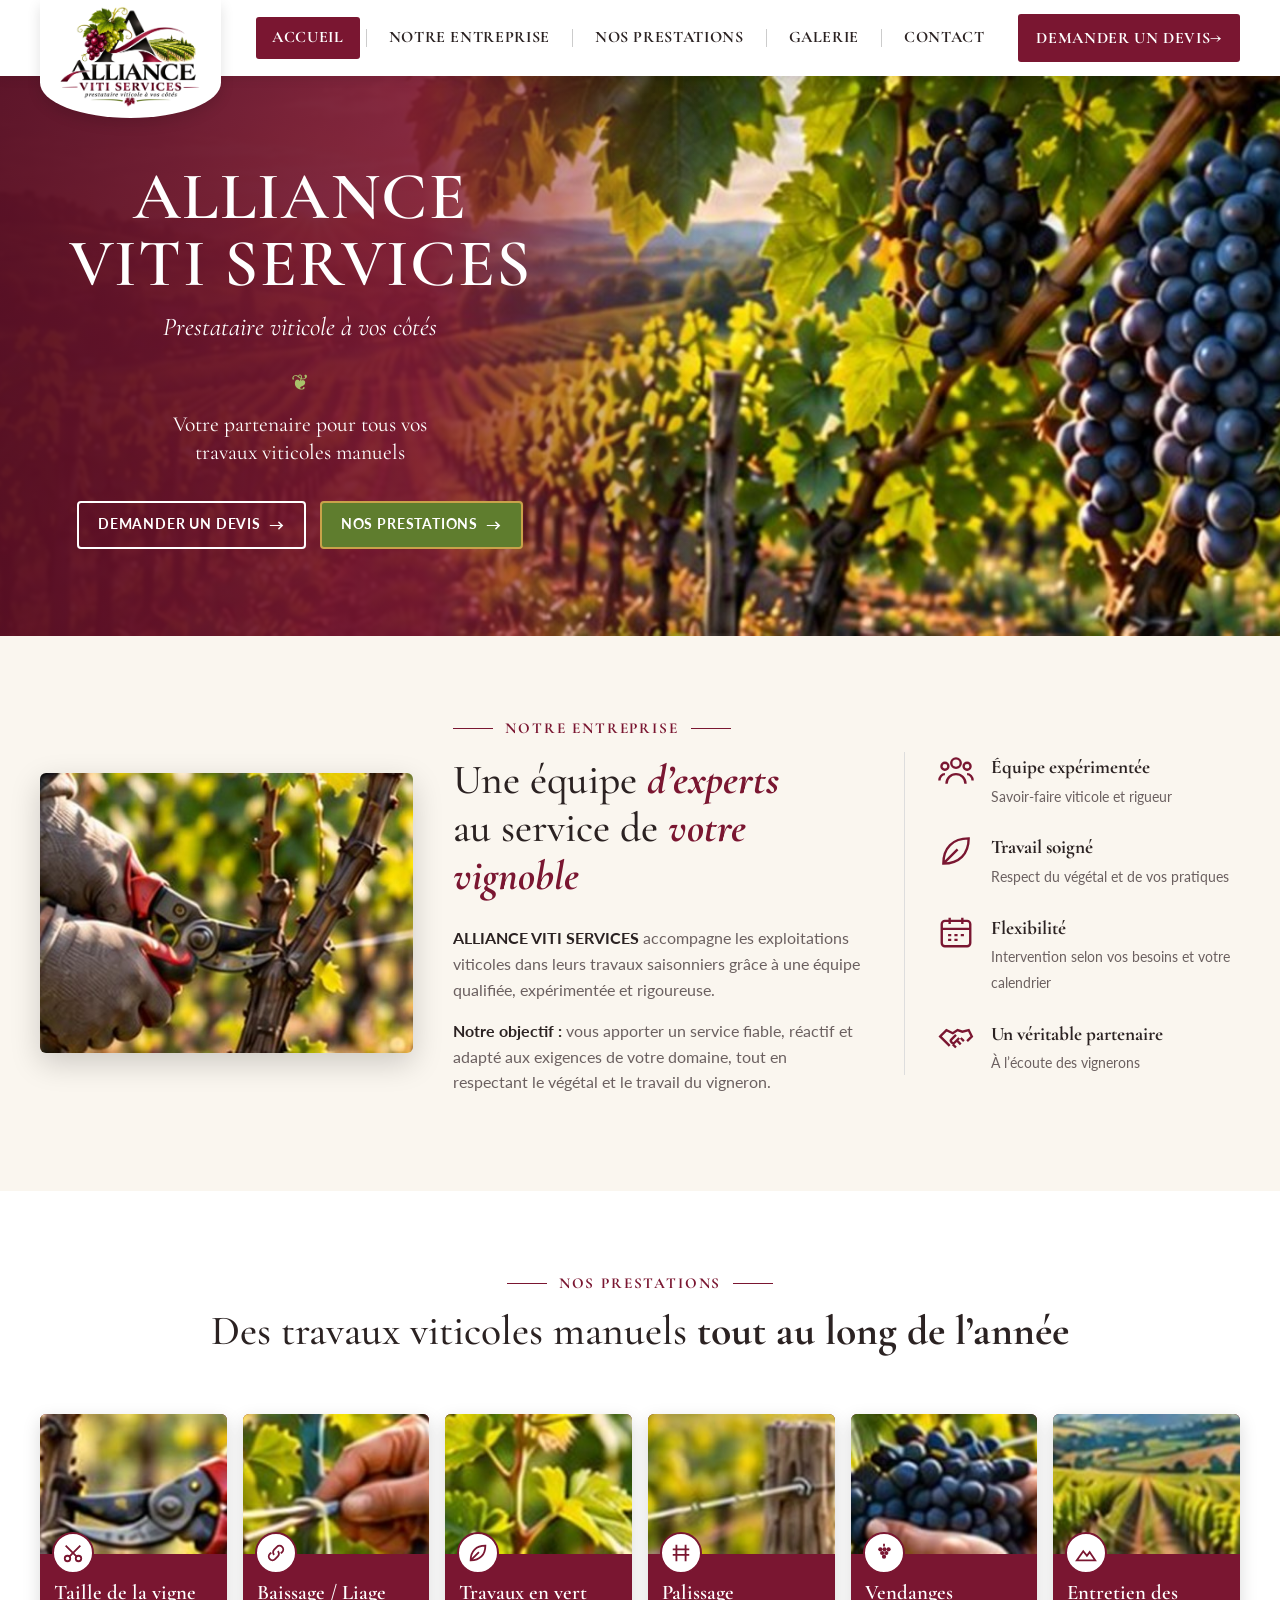
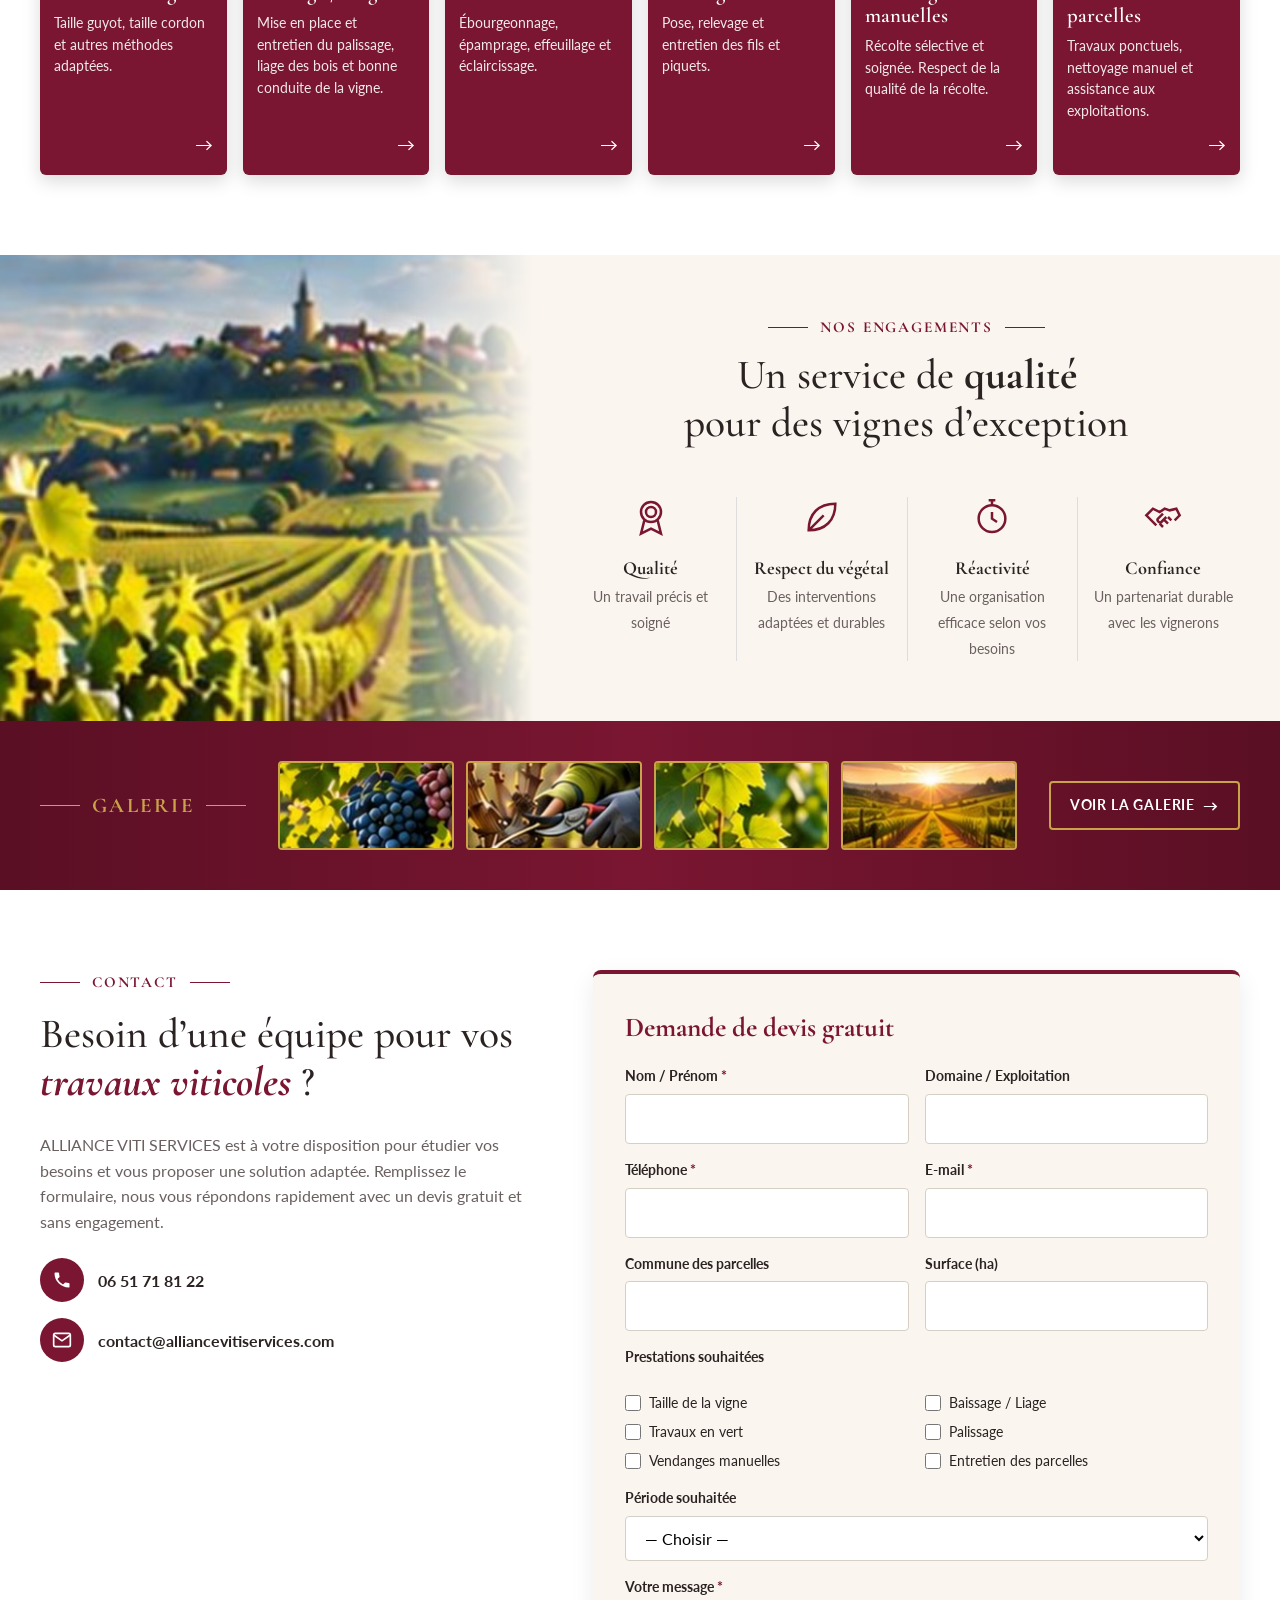
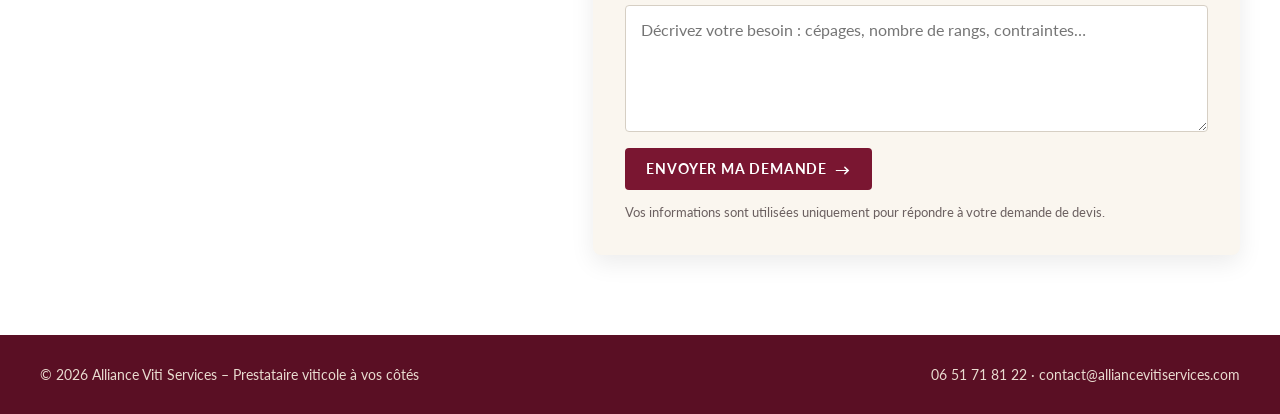
==== alliance-viti-services/index.html @ e8740f5f "Ajout du site vitrine Alliance Viti Services (page unique + formulaire de devis) Co-Authored-By: Cla" ====
<!DOCTYPE html>
<html lang="fr">
<head>
<meta charset="UTF-8">
<meta name="viewport" content="width=device-width, initial-scale=1">
<title>Alliance Viti Services – Prestataire viticole à vos côtés</title>
<meta name="description" content="Alliance Viti Services : prestataire viticole pour tous vos travaux manuels – taille, liage, travaux en vert, palissage, vendanges manuelles et entretien des parcelles. Demandez votre devis.">
<link rel="icon" href="images/favicon.png">
<link rel="preconnect" href="https://fonts.googleapis.com">
<link rel="preconnect" href="https://fonts.gstatic.com" crossorigin>
<link href="https://fonts.googleapis.com/css2?family=Cormorant+Garamond:ital,wght@0,500;0,600;0,700;1,500;1,600&family=Lato:wght@400;700&display=swap" rel="stylesheet">
<style>
:root{
  --bordeaux:#7a1631; --bordeaux-dark:#5a0f24; --bordeaux-light:#9c2a47;
  --or:#c9a24a; --vert:#5f7d2e; --creme:#faf6ef; --texte:#2b2222; --gris:#6b6060;
  --serif:'Cormorant Garamond',Georgia,serif; --sans:'Lato',Arial,sans-serif;
}
*{box-sizing:border-box;margin:0;padding:0}
html{scroll-behavior:smooth;scroll-padding-top:80px}
body{font-family:var(--sans);color:var(--texte);background:#fff;line-height:1.6}
img{max-width:100%;display:block}
a{color:inherit;text-decoration:none}
.container{width:min(1200px,100% - 32px);margin-inline:auto}
.btn{display:inline-flex;align-items:center;gap:.6em;padding:.75em 1.4em;border-radius:4px;font-weight:700;font-size:.85rem;letter-spacing:.06em;text-transform:uppercase;transition:.2s;cursor:pointer;border:2px solid transparent;font-family:var(--sans)}
.btn::after{content:"→";font-size:1.1em}
.btn-primary{background:var(--bordeaux);color:#fff}
.btn-primary:hover{background:var(--bordeaux-dark)}
.btn-outline{border-color:#fff;color:#fff}
.btn-outline:hover{background:#fff;color:var(--bordeaux)}
.btn-green{background:var(--vert);color:#fff;border-color:var(--or)}
.btn-green:hover{filter:brightness(1.1)}
.eyebrow{display:flex;align-items:center;gap:12px;color:var(--bordeaux);font-family:var(--serif);font-weight:700;font-size:.95rem;letter-spacing:.12em;text-transform:uppercase}
.eyebrow::before,.eyebrow::after{content:"";height:1px;width:40px;background:var(--bordeaux)}
.eyebrow.center{justify-content:center}
h2{font-family:var(--serif);font-weight:500;font-size:clamp(1.8rem,3.5vw,2.6rem);line-height:1.15;color:var(--texte)}
h2 em{color:var(--bordeaux);font-weight:700}
h2 strong{font-weight:700}

/* HEADER */
header{position:sticky;top:0;z-index:50;background:#fff;box-shadow:0 2px 12px rgba(0,0,0,.08)}
.nav{display:flex;align-items:center;justify-content:space-between;height:76px}
.logo{align-self:flex-start;position:relative;z-index:2}
.logo img{height:118px;width:auto;background:#fff;padding:6px 14px 10px;border-radius:0 0 50% 50%/0 0 30% 30%;box-shadow:0 6px 14px rgba(0,0,0,.12)}
.menu{display:flex;align-items:center;gap:6px;list-style:none}
.menu a{display:block;padding:.5em 1em;font-family:var(--serif);font-weight:700;font-size:1rem;letter-spacing:.04em;text-transform:uppercase;border-radius:3px;transition:.2s}
.menu a:hover,.menu a.active{background:var(--bordeaux);color:#fff}
.menu .sep{width:1px;height:18px;background:#ccc}
.burger{display:none;background:none;border:0;font-size:1.8rem;color:var(--bordeaux);cursor:pointer}

/* HERO */
.hero{position:relative;min-height:560px;display:flex;align-items:center;background:url(images/hero.jpg) center/cover no-repeat;overflow:hidden}
.hero::before{content:"";position:absolute;inset:0;background:linear-gradient(90deg,rgba(90,15,36,.96) 0%,rgba(122,22,49,.9) 33%,rgba(122,22,49,0) 55%)}
.hero-content{position:relative;color:#fff;max-width:520px;text-align:center;padding:60px 0}
.hero h1{font-family:var(--serif);font-weight:600;font-size:clamp(2.6rem,5.5vw,4.2rem);line-height:1;letter-spacing:.02em;text-transform:uppercase}
.hero .tagline{font-family:var(--serif);font-style:italic;font-size:1.6rem;margin:.4em 0 .6em}
.hero .leaf{font-size:1.4rem;color:#a8c26a}
.hero p{font-family:var(--serif);font-size:1.35rem;line-height:1.3;margin:.5em 0 1.6em}
.hero .btns{display:flex;gap:14px;justify-content:center;flex-wrap:wrap}

/* ENTREPRISE */
.entreprise{background:var(--creme);padding:80px 0}
.entreprise-grid{display:grid;grid-template-columns:1fr 1.1fr .9fr;gap:40px;align-items:center}
.entreprise-img{border-radius:6px;box-shadow:0 10px 30px rgba(0,0,0,.18);aspect-ratio:4/3;object-fit:cover;width:100%}
.entreprise-text h2{margin:.4em 0 .6em}
.entreprise-text p{color:var(--gris);margin-bottom:1em}
.entreprise-text strong{color:var(--texte)}
.atouts{list-style:none;border-left:1px solid #ddd;padding-left:32px;display:grid;gap:24px}
.atouts li{display:flex;gap:16px;align-items:flex-start}
.atouts svg{flex:none;width:38px;height:38px;color:var(--bordeaux)}
.atouts b{display:block;font-family:var(--serif);font-size:1.2rem}
.atouts span{font-size:.9rem;color:var(--gris)}

/* PRESTATIONS */
.prestations{padding:80px 0;text-align:center}
.prestations h2{margin:.3em 0 1.4em}
.cards{display:grid;grid-template-columns:repeat(6,1fr);gap:16px}
.card{background:var(--bordeaux);color:#fff;border-radius:6px;overflow:hidden;text-align:left;display:flex;flex-direction:column;box-shadow:0 6px 18px rgba(0,0,0,.15);transition:.25s}
.card:hover{transform:translateY(-6px);box-shadow:0 14px 28px rgba(0,0,0,.25)}
.card-img{position:relative}
.card-img img{aspect-ratio:4/3;object-fit:cover;width:100%}
.card-icon{position:absolute;left:12px;bottom:-20px;width:42px;height:42px;border-radius:50%;background:#fff;border:2px solid var(--bordeaux);display:grid;place-items:center;color:var(--bordeaux)}
.card-icon svg{width:22px;height:22px}
.card-body{padding:28px 14px 16px;flex:1;display:flex;flex-direction:column}
.card h3{font-family:var(--serif);font-weight:600;font-size:1.3rem;line-height:1.1;margin-bottom:.4em}
.card p{font-size:.85rem;opacity:.9;flex:1}
.card .arrow{align-self:flex-end;margin-top:8px;font-size:1.1rem}

/* ENGAGEMENTS */
.engagements{display:grid;grid-template-columns:1fr 1.4fr;background:var(--creme);align-items:stretch}
.engagements-img{background:url(images/paysage.jpg) center/cover;min-height:320px;-webkit-mask-image:linear-gradient(90deg,#000 70%,transparent);mask-image:linear-gradient(90deg,#000 70%,transparent)}
.engagements-content{padding:60px 32px;text-align:center}
.engagements h2{margin:.3em 0 1.2em}
.valeurs{display:grid;grid-template-columns:repeat(4,1fr)}
.valeurs div{padding:0 12px;border-left:1px solid #ddd}
.valeurs div:first-child{border-left:0}
.valeurs svg{width:40px;height:40px;color:var(--bordeaux);margin:0 auto 10px}
.valeurs b{display:block;font-family:var(--serif);font-size:1.15rem}
.valeurs span{font-size:.85rem;color:var(--gris)}

/* GALERIE */
.galerie{background:linear-gradient(90deg,var(--bordeaux-dark),var(--bordeaux),var(--bordeaux-dark));padding:40px 0;color:#fff}
.galerie-inner{display:flex;align-items:center;gap:32px}
.galerie .eyebrow{color:var(--or);font-size:1.3rem;flex:none}
.galerie .eyebrow::before,.galerie .eyebrow::after{background:var(--or)}
.thumbs{display:grid;grid-template-columns:repeat(4,1fr);gap:12px;flex:1}
.thumbs button{border:2px solid var(--or);border-radius:4px;overflow:hidden;padding:0;cursor:zoom-in;background:none}
.thumbs img{aspect-ratio:2/1;object-fit:cover;width:100%;transition:.3s}
.thumbs button:hover img{transform:scale(1.08)}
.galerie .btn-outline{border-color:var(--or);flex:none}
.lightbox{position:fixed;inset:0;background:rgba(0,0,0,.88);display:none;align-items:center;justify-content:center;z-index:100;padding:20px;cursor:zoom-out}
.lightbox.open{display:flex}
.lightbox img{max-height:90vh;border-radius:6px}

/* CONTACT */
.contact{padding:80px 0;background:#fff}
.contact-grid{display:grid;grid-template-columns:1fr 1.3fr;gap:56px}
.contact h2{margin:.4em 0 .6em}
.contact-info p{color:var(--gris);margin-bottom:1.5em}
.coord{list-style:none;display:grid;gap:16px}
.coord li{display:flex;align-items:center;gap:14px;font-weight:700}
.coord .ico{width:44px;height:44px;border-radius:50%;background:var(--bordeaux);color:#fff;display:grid;place-items:center;flex:none}
.coord .ico svg{width:20px;height:20px}
.coord a:hover{color:var(--bordeaux)}
form{background:var(--creme);padding:32px;border-radius:8px;border-top:4px solid var(--bordeaux);box-shadow:0 8px 24px rgba(0,0,0,.08)}
form h3{font-family:var(--serif);font-size:1.7rem;color:var(--bordeaux);margin-bottom:.6em}
.row{display:grid;grid-template-columns:1fr 1fr;gap:16px}
.field{display:flex;flex-direction:column;margin-bottom:16px}
.field label{font-size:.85rem;font-weight:700;margin-bottom:6px}
.field label .req{color:var(--bordeaux)}
.field input,.field select,.field textarea{font:inherit;padding:.7em .9em;border:1px solid #d6cfc4;border-radius:4px;background:#fff;transition:.2s}
.field input:focus,.field select:focus,.field textarea:focus{outline:none;border-color:var(--bordeaux);box-shadow:0 0 0 3px rgba(122,22,49,.15)}
.checks{display:grid;grid-template-columns:repeat(2,1fr);gap:6px 16px;margin-bottom:16px}
.checks label{display:flex;gap:8px;align-items:center;font-size:.9rem;cursor:pointer}
.checks input{accent-color:var(--bordeaux);width:16px;height:16px}
.form-note{font-size:.8rem;color:var(--gris);margin-top:12px}
.form-ok{display:none;background:#eaf3e0;border:1px solid var(--vert);color:#3d5a1a;padding:14px;border-radius:4px;margin-bottom:16px}

/* FOOTER */
footer{background:var(--bordeaux-dark);color:#e9dcd0;padding:28px 0;font-size:.9rem}
.footer-inner{display:flex;justify-content:space-between;align-items:center;gap:16px;flex-wrap:wrap}
footer a:hover{color:#fff}

/* RESPONSIVE */
@media (max-width:1100px){
  .cards{grid-template-columns:repeat(3,1fr)}
  .entreprise-grid{grid-template-columns:1fr 1fr}
  .atouts{grid-column:1/-1;border-left:0;padding-left:0;grid-template-columns:repeat(2,1fr)}
  .galerie-inner{flex-wrap:wrap;justify-content:center}
  .thumbs{flex-basis:100%;order:2}
  .galerie .btn-outline{order:3}
}
@media (max-width:860px){
  .burger{display:block}
  .menu{position:absolute;top:76px;left:0;right:0;background:#fff;flex-direction:column;padding:12px 16px 20px;gap:4px;box-shadow:0 10px 20px rgba(0,0,0,.1);display:none}
  .menu.open{display:flex}
  .menu .sep{display:none}
  .menu li,.menu a{width:100%;text-align:center}
  .hero{min-height:520px}
  .hero::before{background:linear-gradient(180deg,rgba(90,15,36,.88),rgba(122,22,49,.75))}
  .hero-content{margin-inline:auto}
  .entreprise-grid,.contact-grid,.engagements{grid-template-columns:1fr}
  .engagements-img{min-height:220px;-webkit-mask-image:none;mask-image:none}
  .valeurs{grid-template-columns:repeat(2,1fr);gap:24px 0}
  .valeurs div:nth-child(3){border-left:0}
}
@media (max-width:560px){
  .cards{grid-template-columns:1fr 1fr;gap:12px}
  .atouts{grid-template-columns:1fr}
  .row,.checks{grid-template-columns:1fr}
  .thumbs{grid-template-columns:1fr 1fr}
  form{padding:22px}
  .logo img{height:92px}
}
</style>
</head>
<body>

<header>
  <nav class="container nav">
    <a href="#accueil" class="logo"><img src="images/logo.png" alt="Alliance Viti Services – prestataire viticole à vos côtés"></a>
    <button class="burger" aria-label="Ouvrir le menu" aria-expanded="false">☰</button>
    <ul class="menu">
      <li><a href="#accueil" class="active">Accueil</a></li><li class="sep"></li>
      <li><a href="#entreprise">Notre entreprise</a></li><li class="sep"></li>
      <li><a href="#prestations">Nos prestations</a></li><li class="sep"></li>
      <li><a href="#galerie">Galerie</a></li><li class="sep"></li>
      <li><a href="#contact">Contact</a></li>
      <li><a href="#contact" class="btn btn-primary" style="margin-left:12px">Demander un devis</a></li>
    </ul>
  </nav>
</header>

<section class="hero" id="accueil">
  <div class="container">
    <div class="hero-content">
      <h1>Alliance<br>Viti Services</h1>
      <div class="tagline">Prestataire viticole à vos côtés</div>
      <div class="leaf">❦</div>
      <p>Votre partenaire pour tous vos<br>travaux viticoles manuels</p>
      <div class="btns">
        <a href="#contact" class="btn btn-outline">Demander un devis</a>
        <a href="#prestations" class="btn btn-green">Nos prestations</a>
      </div>
    </div>
  </div>
</section>

<section class="entreprise" id="entreprise">
  <div class="container entreprise-grid">
    <img class="entreprise-img" src="images/equipe.jpg" alt="Taille de la vigne au sécateur">
    <div class="entreprise-text">
      <div class="eyebrow">Notre entreprise</div>
      <h2>Une équipe <em>d’experts</em><br>au service de <em>votre vignoble</em></h2>
      <p><strong>ALLIANCE VITI SERVICES</strong> accompagne les exploitations viticoles dans leurs travaux saisonniers grâce à une équipe qualifiée, expérimentée et rigoureuse.</p>
      <p><strong>Notre objectif :</strong> vous apporter un service fiable, réactif et adapté aux exigences de votre domaine, tout en respectant le végétal et le travail du vigneron.</p>
    </div>
    <ul class="atouts">
      <li><svg viewBox="0 0 24 24" fill="none" stroke="currentColor" stroke-width="1.5"><circle cx="12" cy="7" r="3"/><circle cx="5" cy="9" r="2.2"/><circle cx="19" cy="9" r="2.2"/><path d="M6 20c0-3.3 2.7-6 6-6s6 2.7 6 6M1.5 18c0-2.2 1.6-4 3.5-4M22.5 18c0-2.2-1.6-4-3.5-4"/></svg><div><b>Équipe expérimentée</b><span>Savoir-faire viticole et rigueur</span></div></li>
      <li><svg viewBox="0 0 24 24" fill="none" stroke="currentColor" stroke-width="1.5"><path d="M4 20C4 10 10 4 20 4c0 10-6 16-16 16zM4 20l9-9"/></svg><div><b>Travail soigné</b><span>Respect du végétal et de vos pratiques</span></div></li>
      <li><svg viewBox="0 0 24 24" fill="none" stroke="currentColor" stroke-width="1.5"><rect x="3" y="5" width="18" height="16" rx="2"/><path d="M3 10h18M8 3v4M16 3v4M7 14h2M11 14h2M15 14h2M7 17h2M11 17h2"/></svg><div><b>Flexibilité</b><span>Intervention selon vos besoins et votre calendrier</span></div></li>
      <li><svg viewBox="0 0 24 24" fill="none" stroke="currentColor" stroke-width="1.5"><path d="M2 11l4-4 4 2 3-2 3 1 4-1 2 4-3 3M6 7l-4 4 6 6M12 10l-3 3c-1 1 1 3 2 2l3-3M10 16l2 2M13 14l2 2M15 12l2 2"/></svg><div><b>Un véritable partenaire</b><span>À l’écoute des vignerons</span></div></li>
    </ul>
  </div>
</section>

<section class="prestations" id="prestations">
  <div class="container">
    <div class="eyebrow center">Nos prestations</div>
    <h2>Des travaux viticoles manuels <strong>tout au long de l’année</strong></h2>
    <div class="cards">
      <article class="card">
        <div class="card-img"><img src="images/taille.jpg" alt="Taille de la vigne"><span class="card-icon"><svg viewBox="0 0 24 24" fill="none" stroke="currentColor" stroke-width="2"><circle cx="6" cy="18" r="3"/><circle cx="18" cy="18" r="3"/><path d="M8 16L20 4M16 16L4 4"/></svg></span></div>
        <div class="card-body"><h3>Taille de la vigne</h3><p>Taille guyot, taille cordon et autres méthodes adaptées.</p><span class="arrow">→</span></div>
      </article>
      <article class="card">
        <div class="card-img"><img src="images/baissage.jpg" alt="Baissage et liage"><span class="card-icon"><svg viewBox="0 0 24 24" fill="none" stroke="currentColor" stroke-width="2"><path d="M10 14a4 4 0 0 1 0-5.7l3-3a4 4 0 0 1 5.7 5.7l-1.5 1.5M14 10a4 4 0 0 1 0 5.7l-3 3a4 4 0 0 1-5.7-5.7l1.5-1.5"/></svg></span></div>
        <div class="card-body"><h3>Baissage / Liage</h3><p>Mise en place et entretien du palissage, liage des bois et bonne conduite de la vigne.</p><span class="arrow">→</span></div>
      </article>
      <article class="card">
        <div class="card-img"><img src="images/vert.jpg" alt="Travaux en vert"><span class="card-icon"><svg viewBox="0 0 24 24" fill="none" stroke="currentColor" stroke-width="2"><path d="M4 20C4 10 10 4 20 4c0 10-6 16-16 16zM4 20l9-9"/></svg></span></div>
        <div class="card-body"><h3>Travaux en vert</h3><p>Ébourgeonnage, épamprage, effeuillage et éclaircissage.</p><span class="arrow">→</span></div>
      </article>
      <article class="card">
        <div class="card-img"><img src="images/palissage.jpg" alt="Palissage"><span class="card-icon"><svg viewBox="0 0 24 24" fill="none" stroke="currentColor" stroke-width="2"><path d="M7 3v18M17 3v18M3 8h18M3 14h18"/></svg></span></div>
        <div class="card-body"><h3>Palissage</h3><p>Pose, relevage et entretien des fils et piquets.</p><span class="arrow">→</span></div>
      </article>
      <article class="card">
        <div class="card-img"><img src="images/vendanges.jpg" alt="Vendanges manuelles"><span class="card-icon"><svg viewBox="0 0 24 24" fill="currentColor"><circle cx="8" cy="8" r="2.3"/><circle cx="12.5" cy="8" r="2.3"/><circle cx="17" cy="8" r="2.3"/><circle cx="10" cy="12" r="2.3"/><circle cx="14.5" cy="12" r="2.3"/><circle cx="12" cy="16" r="2.3"/><path d="M12 5V2" stroke="currentColor" stroke-width="2"/></svg></span></div>
        <div class="card-body"><h3>Vendanges manuelles</h3><p>Récolte sélective et soignée. Respect de la qualité de la récolte.</p><span class="arrow">→</span></div>
      </article>
      <article class="card">
        <div class="card-img"><img src="images/entretien.jpg" alt="Entretien des parcelles"><span class="card-icon"><svg viewBox="0 0 24 24" fill="none" stroke="currentColor" stroke-width="2"><path d="M2 20l7-10 4 5 3-4 6 9z"/></svg></span></div>
        <div class="card-body"><h3>Entretien des parcelles</h3><p>Travaux ponctuels, nettoyage manuel et assistance aux exploitations.</p><span class="arrow">→</span></div>
      </article>
    </div>
  </div>
</section>

<section class="engagements">
  <div class="engagements-img" role="img" aria-label="Paysage de vignoble"></div>
  <div class="engagements-content">
    <div class="eyebrow center">Nos engagements</div>
    <h2>Un service de <strong>qualité</strong><br>pour des vignes d’exception</h2>
    <div class="valeurs">
      <div><svg viewBox="0 0 24 24" fill="none" stroke="currentColor" stroke-width="1.5"><circle cx="12" cy="9" r="6"/><circle cx="12" cy="9" r="3"/><path d="M8 14l-2 8 6-3 6 3-2-8"/></svg><b>Qualité</b><span>Un travail précis et soigné</span></div>
      <div><svg viewBox="0 0 24 24" fill="none" stroke="currentColor" stroke-width="1.5"><path d="M4 20C4 10 10 4 20 4c0 10-6 16-16 16zM4 20l9-9"/></svg><b>Respect du végétal</b><span>Des interventions adaptées et durables</span></div>
      <div><svg viewBox="0 0 24 24" fill="none" stroke="currentColor" stroke-width="1.5"><circle cx="12" cy="13" r="8"/><path d="M12 9v4l3 2M10 2h4M12 2v3"/></svg><b>Réactivité</b><span>Une organisation efficace selon vos besoins</span></div>
      <div><svg viewBox="0 0 24 24" fill="none" stroke="currentColor" stroke-width="1.5"><path d="M2 11l4-4 4 2 3-2 3 1 4-1 2 4-3 3M6 7l-4 4 6 6M12 10l-3 3c-1 1 1 3 2 2l3-3M10 16l2 2M13 14l2 2M15 12l2 2"/></svg><b>Confiance</b><span>Un partenariat durable avec les vignerons</span></div>
    </div>
  </div>
</section>

<section class="galerie" id="galerie">
  <div class="container galerie-inner">
    <div class="eyebrow">Galerie</div>
    <div class="thumbs">
      <button data-full="images/vendanges.jpg"><img src="images/g1.jpg" alt="Grappes de raisin noir"></button>
      <button data-full="images/equipe.jpg"><img src="images/g2.jpg" alt="Taille au sécateur"></button>
      <button data-full="images/vert.jpg"><img src="images/g3.jpg" alt="Feuillage de vigne"></button>
      <button data-full="images/hero.jpg"><img src="images/g4.jpg" alt="Vignoble au coucher du soleil"></button>
    </div>
    <a href="#galerie" class="btn btn-outline" id="voirGalerie">Voir la galerie</a>
  </div>
</section>
<div class="lightbox" id="lightbox"><img alt=""></div>

<section class="contact" id="contact">
  <div class="container contact-grid">
    <div class="contact-info">
      <div class="eyebrow">Contact</div>
      <h2>Besoin d’une équipe pour vos <em>travaux viticoles</em> ?</h2>
      <p>ALLIANCE VITI SERVICES est à votre disposition pour étudier vos besoins et vous proposer une solution adaptée. Remplissez le formulaire, nous vous répondons rapidement avec un devis gratuit et sans engagement.</p>
      <ul class="coord">
        <li><span class="ico"><svg viewBox="0 0 24 24" fill="currentColor"><path d="M6.6 10.8a15.1 15.1 0 0 0 6.6 6.6l2.2-2.2a1 1 0 0 1 1-.25c1.1.37 2.3.57 3.6.57a1 1 0 0 1 1 1V20a1 1 0 0 1-1 1A17 17 0 0 1 3 4a1 1 0 0 1 1-1h3.5a1 1 0 0 1 1 1c0 1.25.2 2.45.57 3.57a1 1 0 0 1-.25 1z"/></svg></span><a href="tel:+33651718122">06 51 71 81 22</a></li>
        <li><span class="ico"><svg viewBox="0 0 24 24" fill="none" stroke="currentColor" stroke-width="2"><rect x="2" y="4" width="20" height="16" rx="2"/><path d="M2 6l10 7 10-7"/></svg></span><a href="mailto:contact@alliancevitiservices.com">contact@alliancevitiservices.com</a></li>
      </ul>
    </div>

    <!-- Formulaire envoyé par e-mail via FormSubmit (gratuit, sans serveur).
         Au 1er envoi, FormSubmit envoie un e-mail de confirmation à l'adresse ci-dessous : il faut cliquer sur le lien pour activer. -->
    <form id="devis" action="https://formsubmit.co/contact@alliancevitiservices.com" method="POST">
      <h3>Demande de devis gratuit</h3>
      <div class="form-ok" id="formOk">Merci ! Votre demande a bien été envoyée. Nous vous recontactons très vite.</div>
      <input type="hidden" name="_subject" value="Nouvelle demande de devis – site Alliance Viti Services">
      <input type="hidden" name="_template" value="table">
      <input type="hidden" name="_captcha" value="false">
      <input type="text" name="_honey" style="display:none" tabindex="-1" autocomplete="off">
      <div class="row">
        <div class="field"><label for="nom">Nom / Prénom <span class="req">*</span></label><input id="nom" name="Nom" required></div>
        <div class="field"><label for="domaine">Domaine / Exploitation</label><input id="domaine" name="Domaine"></div>
      </div>
      <div class="row">
        <div class="field"><label for="tel">Téléphone <span class="req">*</span></label><input id="tel" name="Téléphone" type="tel" required></div>
        <div class="field"><label for="email">E-mail <span class="req">*</span></label><input id="email" name="email" type="email" required></div>
      </div>
      <div class="row">
        <div class="field"><label for="commune">Commune des parcelles</label><input id="commune" name="Commune"></div>
        <div class="field"><label for="surface">Surface (ha)</label><input id="surface" name="Surface (ha)" inputmode="decimal"></div>
      </div>
      <div class="field"><label>Prestations souhaitées</label></div>
      <div class="checks">
        <label><input type="checkbox" name="Prestations[]" value="Taille de la vigne"> Taille de la vigne</label>
        <label><input type="checkbox" name="Prestations[]" value="Baissage / Liage"> Baissage / Liage</label>
        <label><input type="checkbox" name="Prestations[]" value="Travaux en vert"> Travaux en vert</label>
        <label><input type="checkbox" name="Prestations[]" value="Palissage"> Palissage</label>
        <label><input type="checkbox" name="Prestations[]" value="Vendanges manuelles"> Vendanges manuelles</label>
        <label><input type="checkbox" name="Prestations[]" value="Entretien des parcelles"> Entretien des parcelles</label>
      </div>
      <div class="field"><label for="periode">Période souhaitée</label>
        <select id="periode" name="Période"><option value="">— Choisir —</option><option>Dès que possible</option><option>Hiver (taille)</option><option>Printemps</option><option>Été</option><option>Vendanges</option><option>À définir ensemble</option></select>
      </div>
      <div class="field"><label for="message">Votre message <span class="req">*</span></label><textarea id="message" name="Message" rows="4" required placeholder="Décrivez votre besoin : cépages, nombre de rangs, contraintes…"></textarea></div>
      <button type="submit" class="btn btn-primary">Envoyer ma demande</button>
      <p class="form-note">Vos informations sont utilisées uniquement pour répondre à votre demande de devis.</p>
    </form>
  </div>
</section>

<footer>
  <div class="container footer-inner">
    <span>© <span id="annee"></span> Alliance Viti Services – Prestataire viticole à vos côtés</span>
    <span><a href="tel:+33651718122">06 51 71 81 22</a> · <a href="mailto:contact@alliancevitiservices.com">contact@alliancevitiservices.com</a></span>
  </div>
</footer>

<script>
document.getElementById('annee').textContent=new Date().getFullYear();
// Menu mobile
const burger=document.querySelector('.burger'),menu=document.querySelector('.menu');
burger.addEventListener('click',()=>{const o=menu.classList.toggle('open');burger.setAttribute('aria-expanded',o)});
menu.querySelectorAll('a').forEach(a=>a.addEventListener('click',()=>menu.classList.remove('open')));
// Lien actif selon la section visible
const links=[...document.querySelectorAll('.menu a:not(.btn)')];
const obs=new IntersectionObserver(es=>es.forEach(e=>{if(e.isIntersecting){links.forEach(l=>l.classList.toggle('active',l.getAttribute('href')==='#'+e.target.id))}}),{rootMargin:'-45% 0px -50% 0px'});
document.querySelectorAll('section[id]').forEach(s=>obs.observe(s));
// Galerie (lightbox)
const lb=document.getElementById('lightbox'),lbImg=lb.querySelector('img');
const thumbs=[...document.querySelectorAll('.thumbs button')];
thumbs.forEach(b=>b.addEventListener('click',()=>{lbImg.src=b.dataset.full;lbImg.alt=b.querySelector('img').alt;lb.classList.add('open')}));
document.getElementById('voirGalerie').addEventListener('click',e=>{e.preventDefault();thumbs[0].click()});
lb.addEventListener('click',()=>lb.classList.remove('open'));
document.addEventListener('keydown',e=>{if(e.key==='Escape')lb.classList.remove('open')});
// Envoi du formulaire sans quitter la page
document.getElementById('devis').addEventListener('submit',async e=>{
  e.preventDefault();const f=e.target,btn=f.querySelector('button[type=submit]');
  btn.disabled=true;btn.textContent='Envoi en cours…';
  try{
    const r=await fetch(f.action.replace('formsubmit.co/','formsubmit.co/ajax/'),{method:'POST',headers:{Accept:'application/json'},body:new FormData(f)});
    if(!r.ok)throw 0;
    f.reset();document.getElementById('formOk').style.display='block';
    document.getElementById('formOk').scrollIntoView({behavior:'smooth',block:'center'});
  }catch(_){f.submit()}
  finally{btn.disabled=false;btn.textContent='Envoyer ma demande'}
});
</script>
</body>
</html>
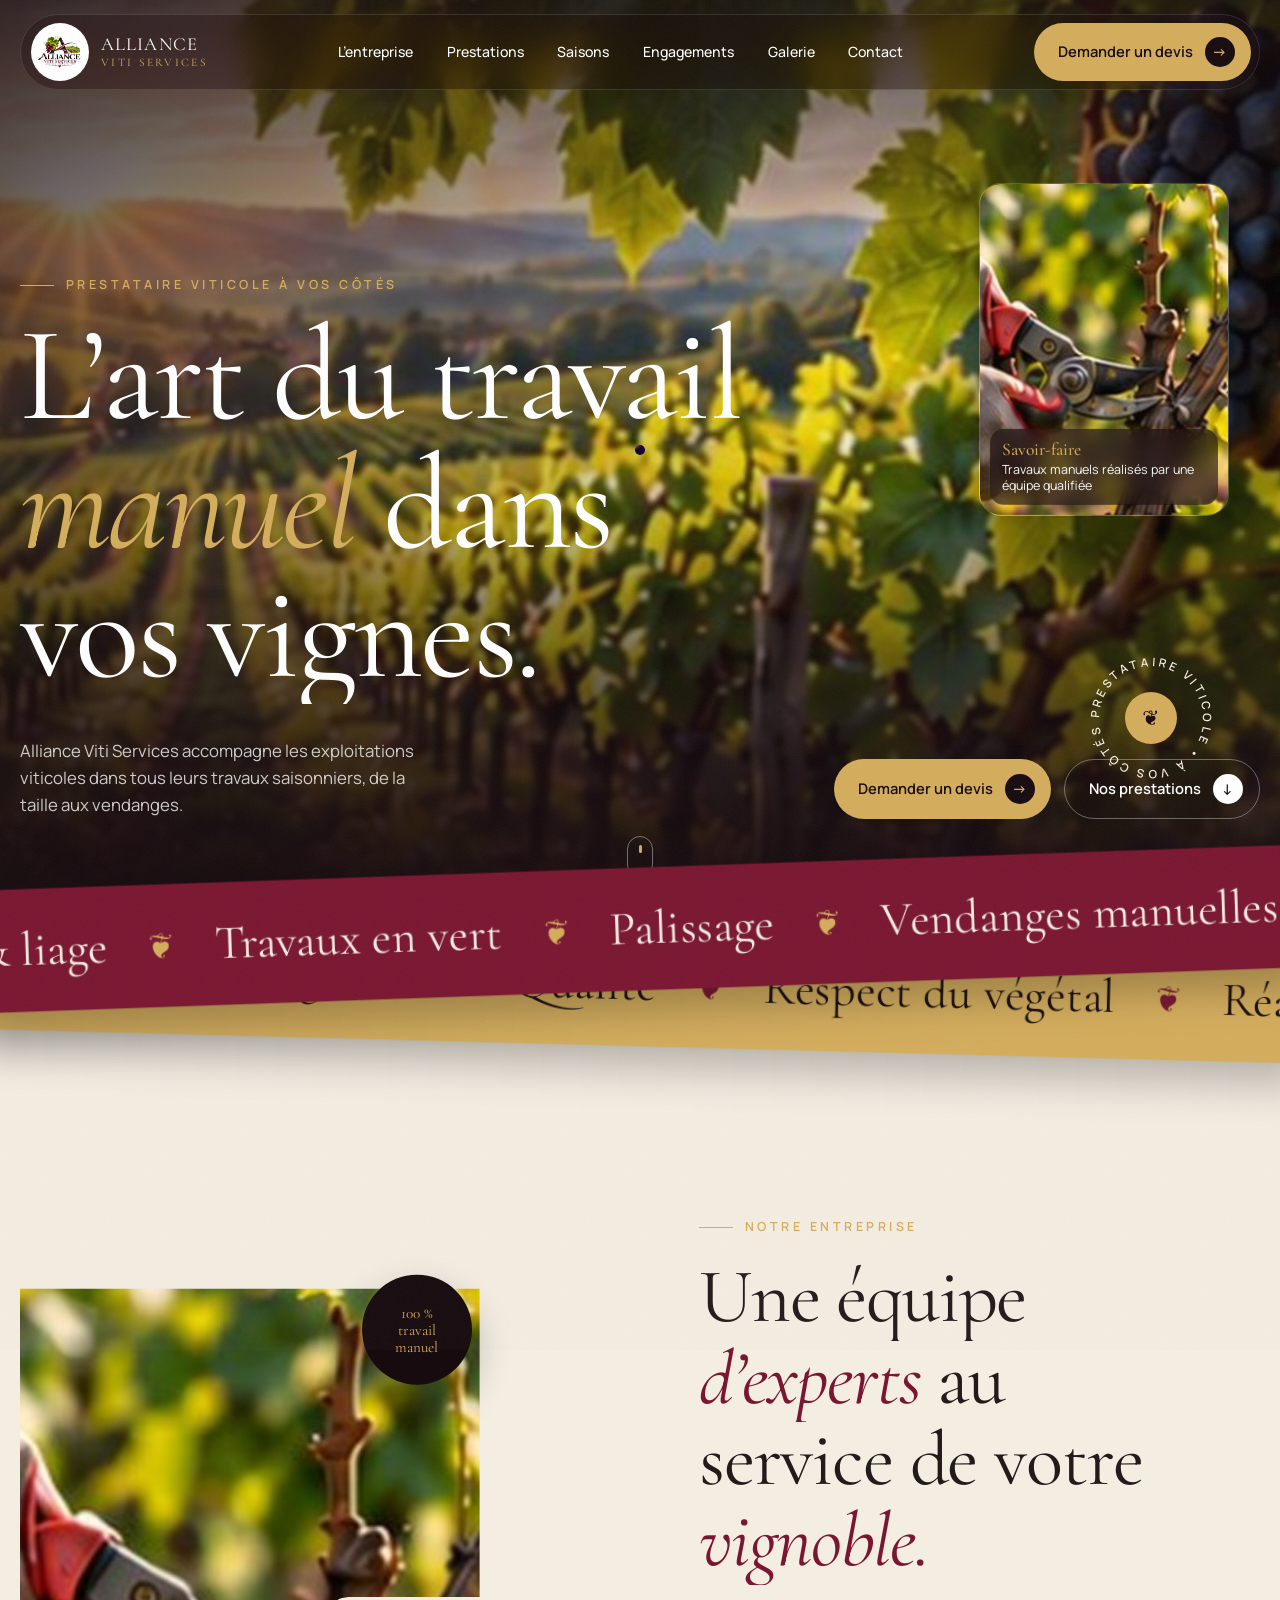
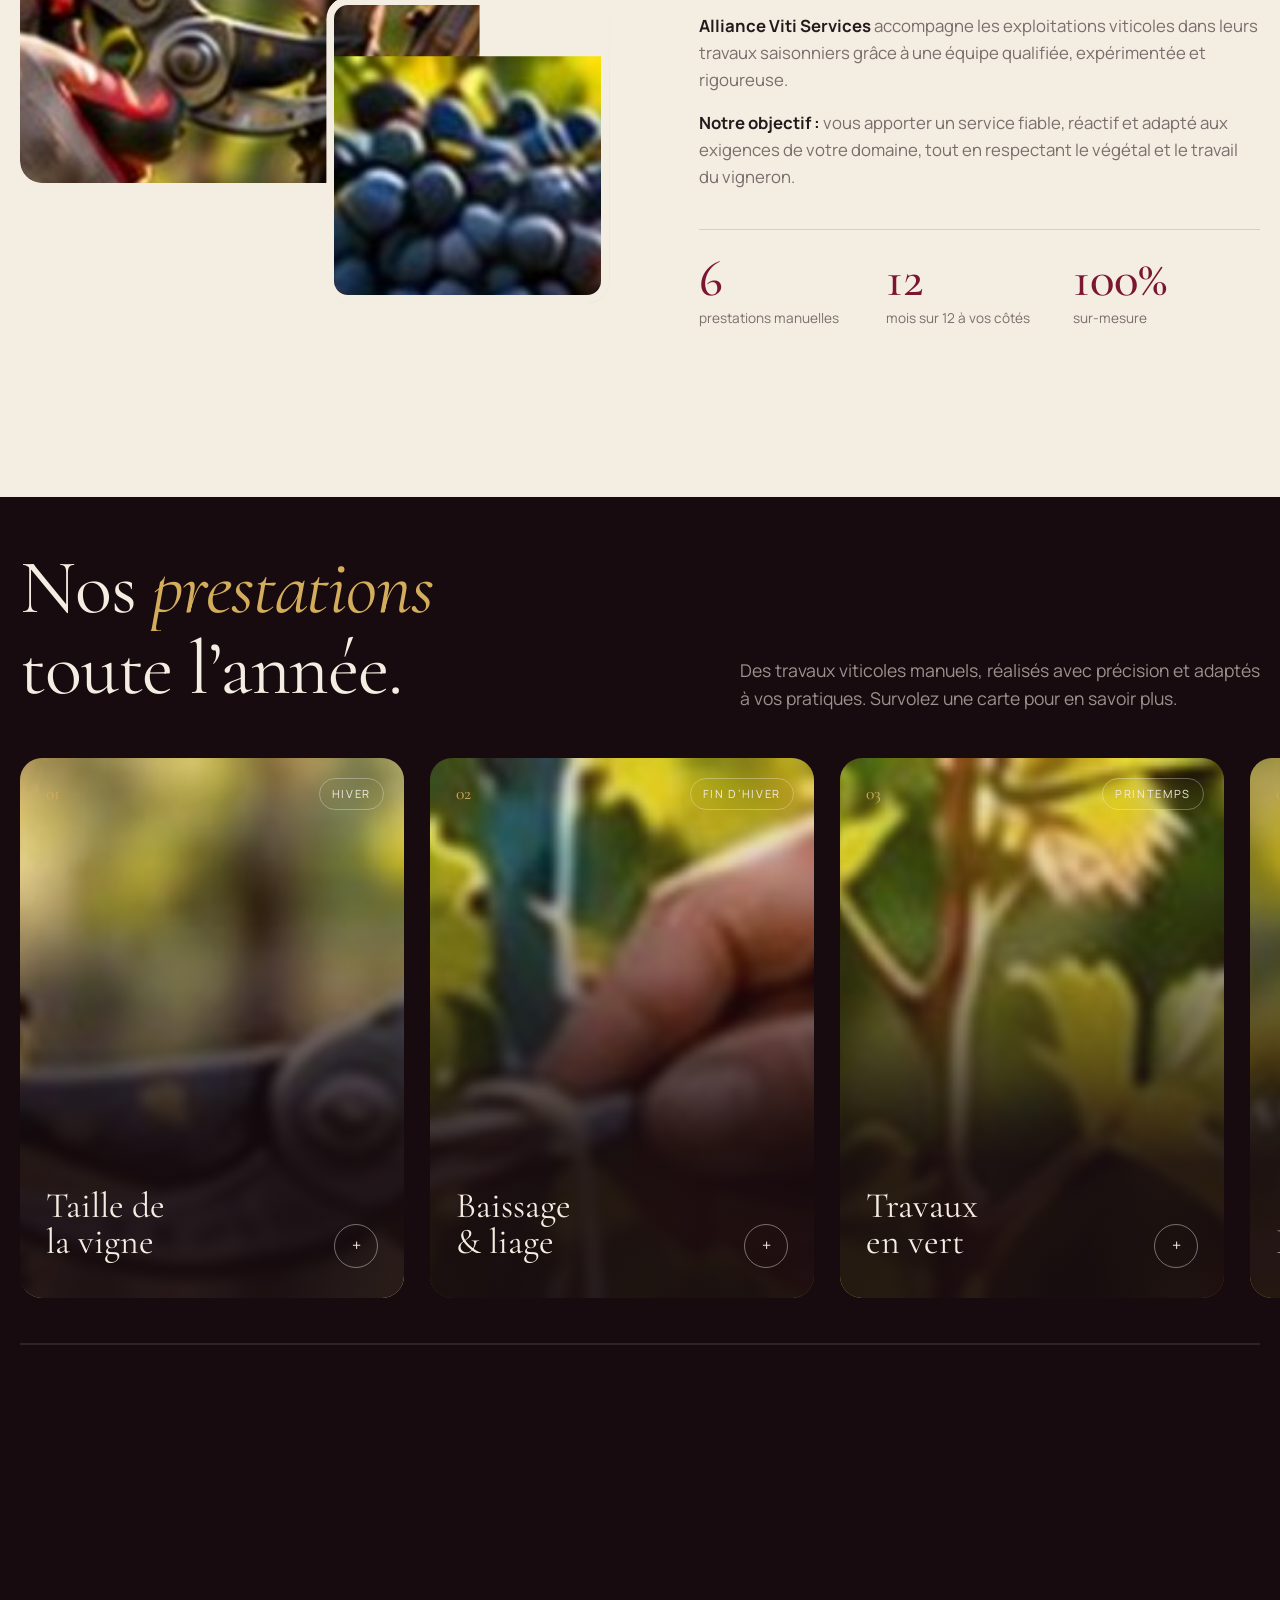
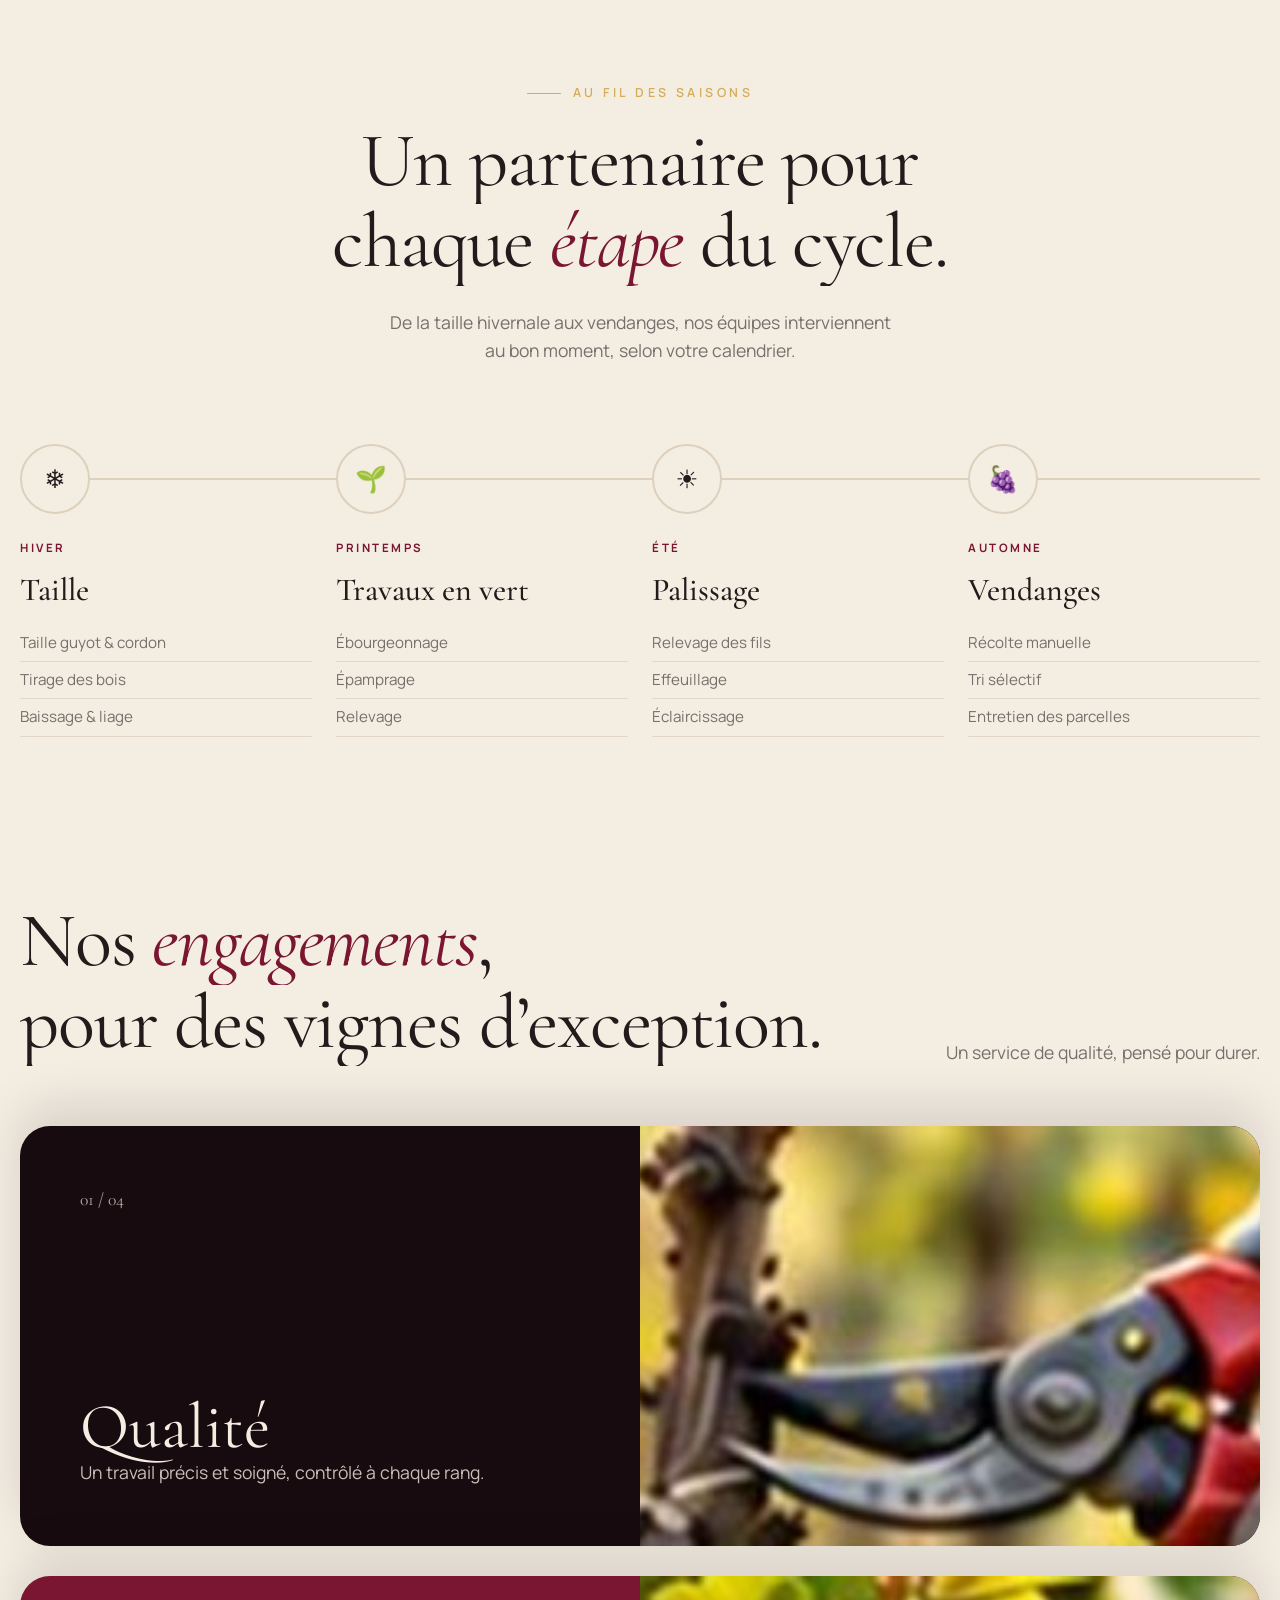
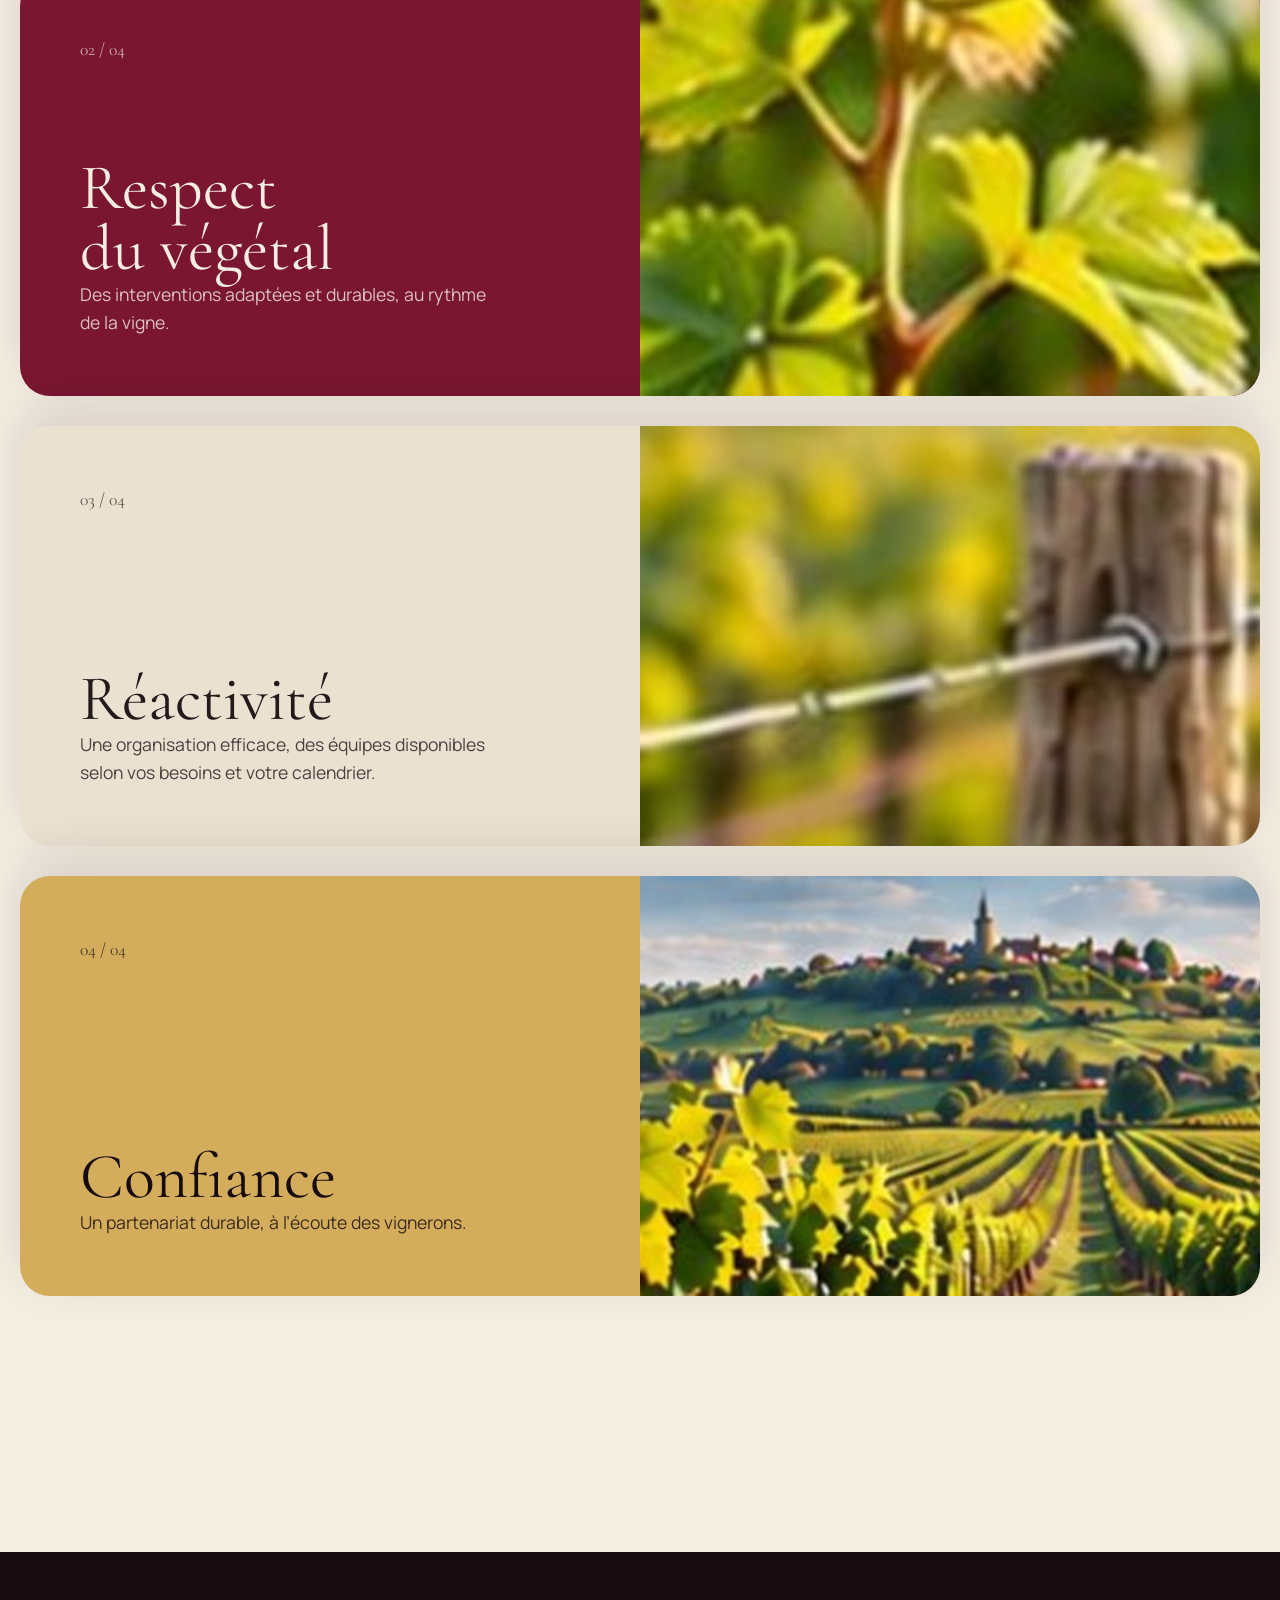
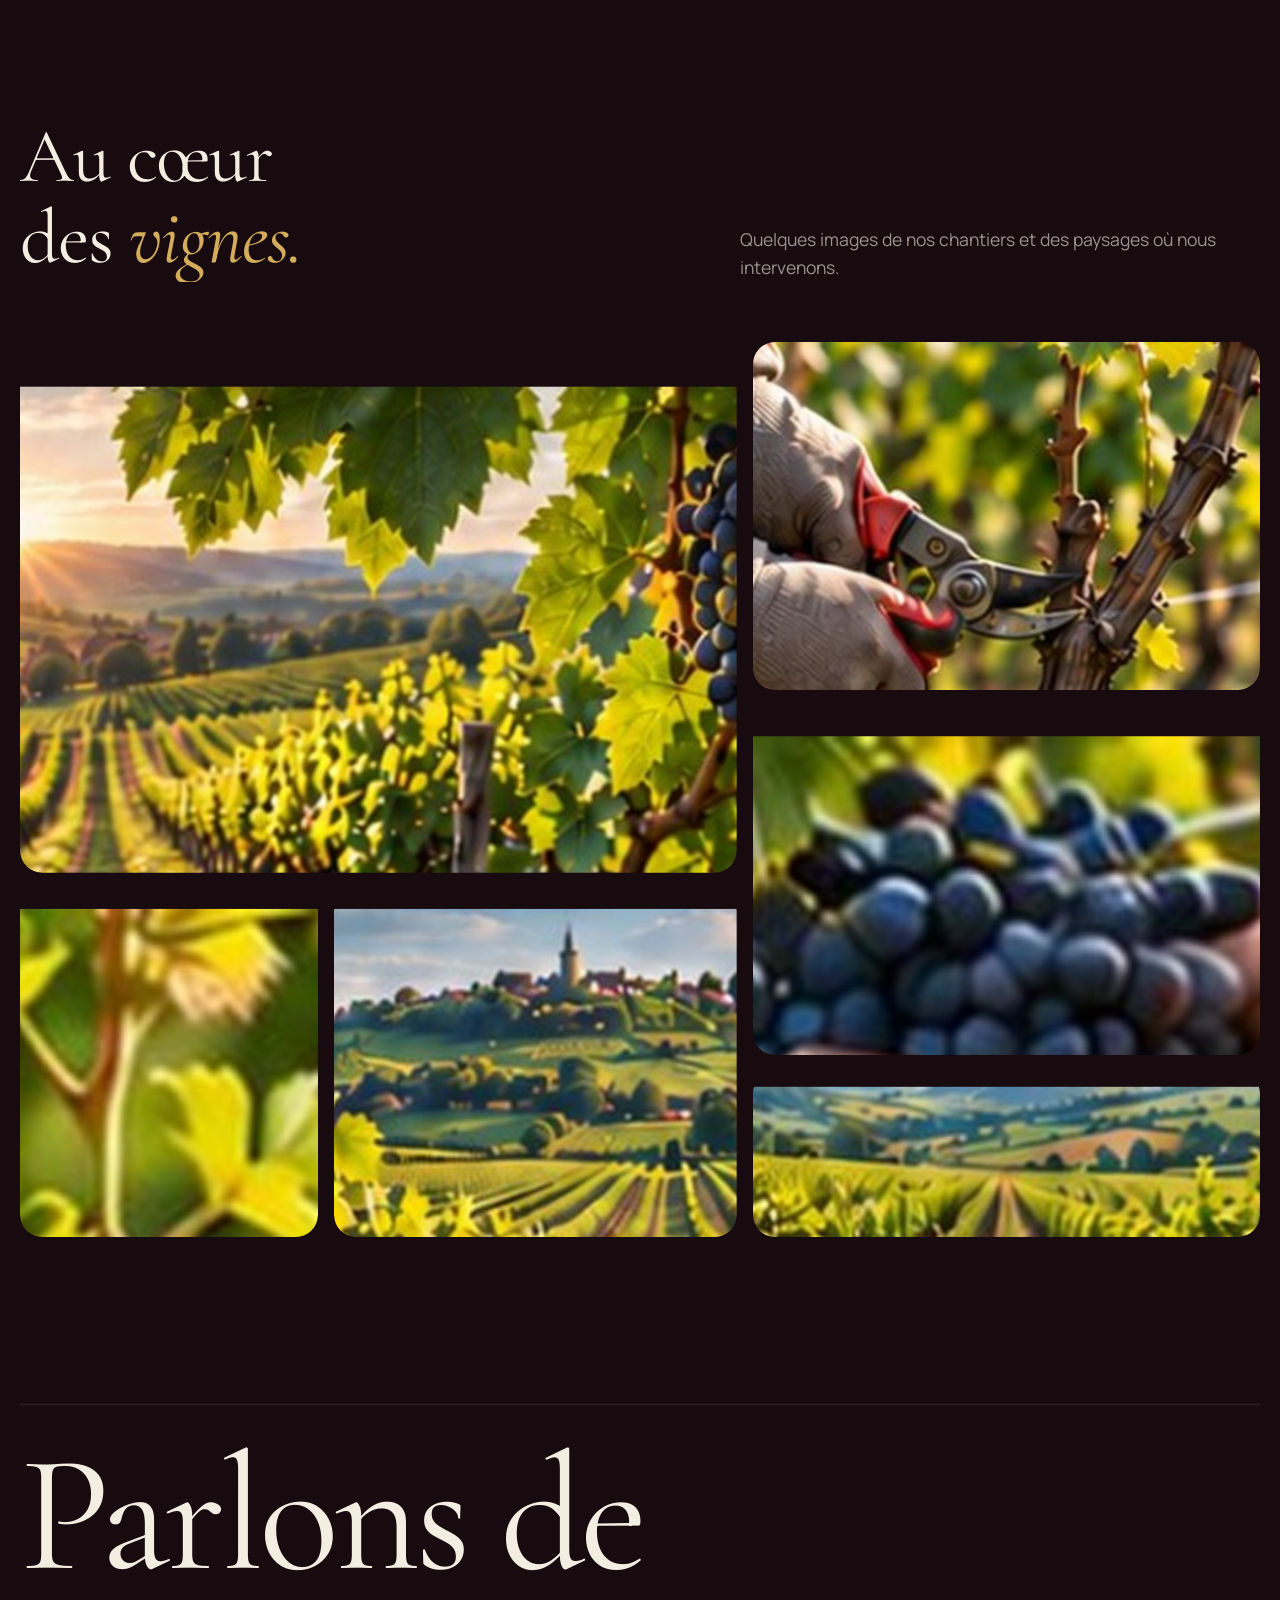
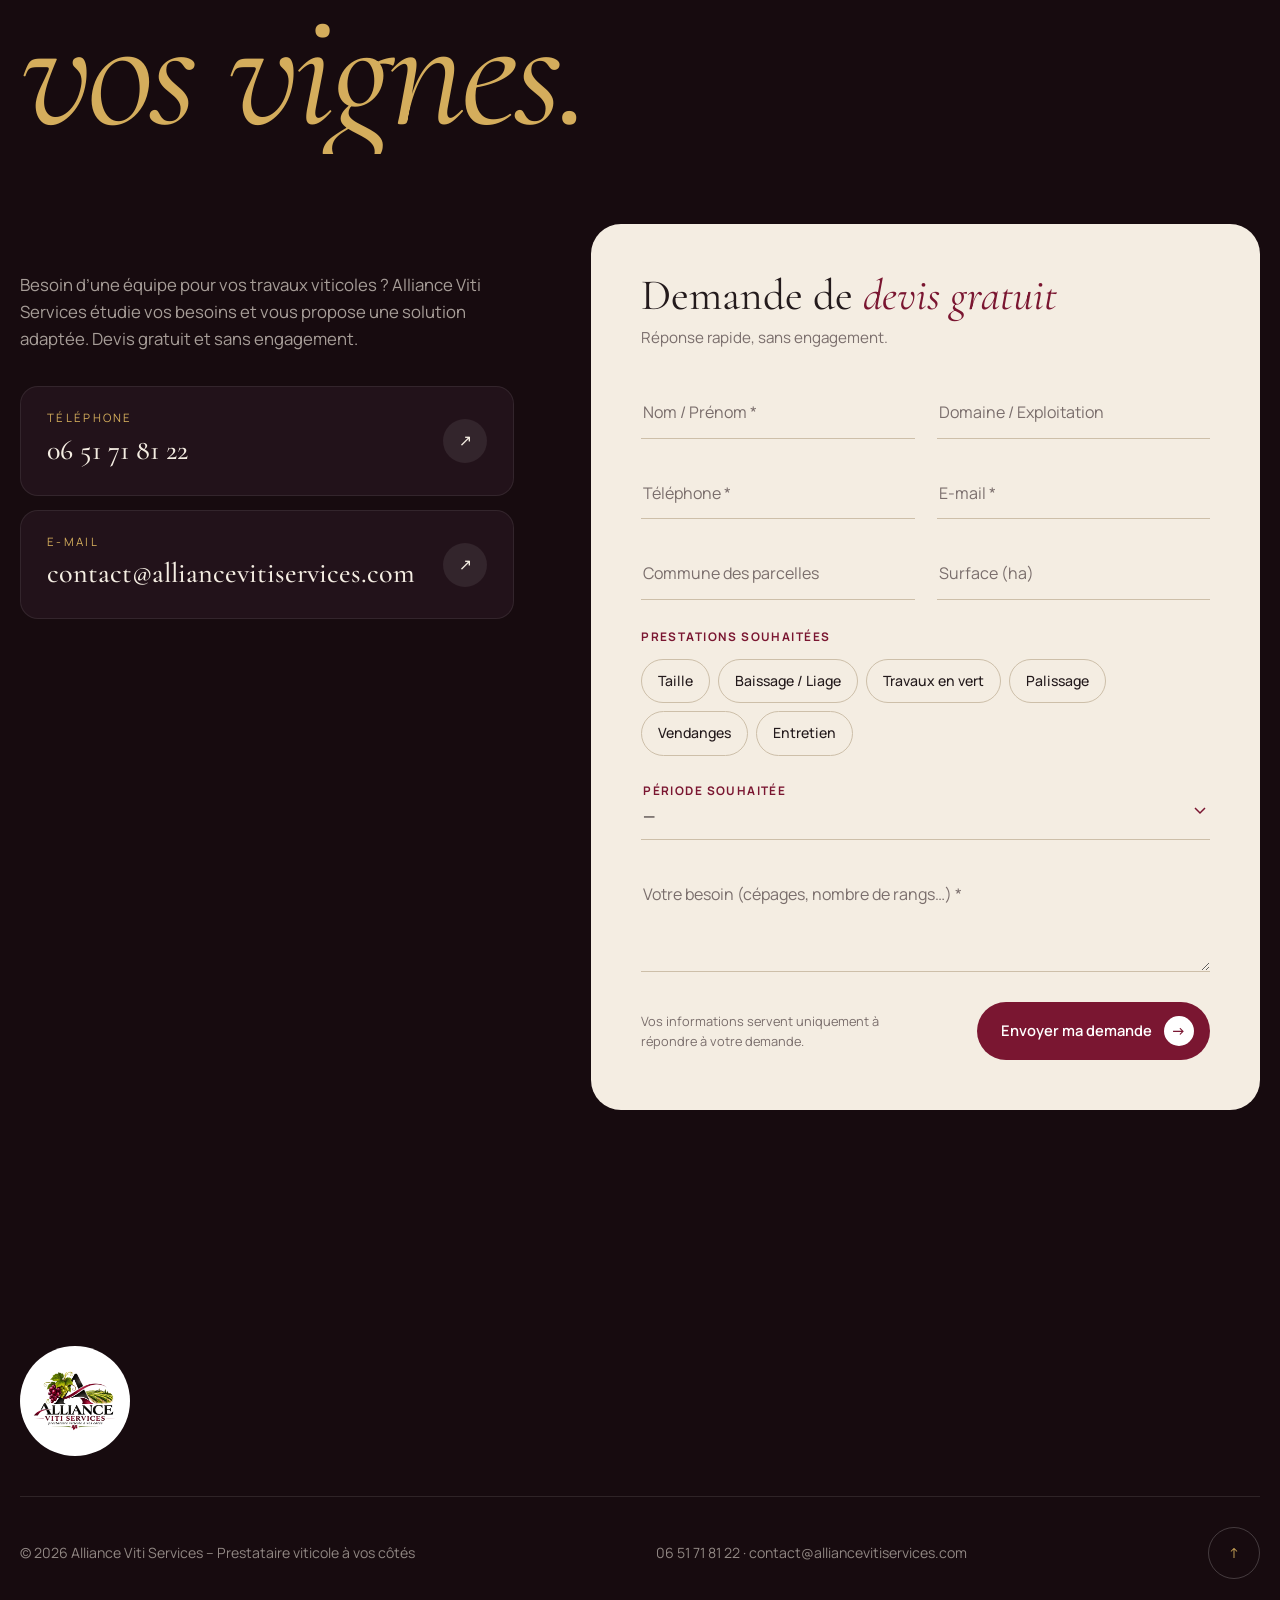
==== commit 459ef34a: "Refonte ultra moderne du site Alliance Viti Services (animations, scroll horizontal, cartes empilées" ====
--- a/alliance-viti-services/index.html
+++ b/alliance-viti-services/index.html
@@ -4,374 +4,641 @@
 <meta charset="UTF-8">
 <meta name="viewport" content="width=device-width, initial-scale=1">
 <title>Alliance Viti Services – Prestataire viticole à vos côtés</title>
-<meta name="description" content="Alliance Viti Services : prestataire viticole pour tous vos travaux manuels – taille, liage, travaux en vert, palissage, vendanges manuelles et entretien des parcelles. Demandez votre devis.">
+<meta name="description" content="Alliance Viti Services : prestataire viticole pour tous vos travaux manuels – taille, liage, travaux en vert, palissage, vendanges manuelles et entretien des parcelles. Devis gratuit.">
+<meta name="theme-color" content="#1a0d11">
 <link rel="icon" href="images/favicon.png">
 <link rel="preconnect" href="https://fonts.googleapis.com">
 <link rel="preconnect" href="https://fonts.gstatic.com" crossorigin>
-<link href="https://fonts.googleapis.com/css2?family=Cormorant+Garamond:ital,wght@0,500;0,600;0,700;1,500;1,600&family=Lato:wght@400;700&display=swap" rel="stylesheet">
+<link href="https://fonts.googleapis.com/css2?family=Cormorant+Garamond:ital,wght@0,400;0,500;0,600;1,400;1,500&family=Manrope:wght@400;500;600;700&display=swap" rel="stylesheet">
 <style>
 :root{
-  --bordeaux:#7a1631; --bordeaux-dark:#5a0f24; --bordeaux-light:#9c2a47;
-  --or:#c9a24a; --vert:#5f7d2e; --creme:#faf6ef; --texte:#2b2222; --gris:#6b6060;
-  --serif:'Cormorant Garamond',Georgia,serif; --sans:'Lato',Arial,sans-serif;
+  --noir:#170b0f; --noir-2:#22121a; --bordeaux:#7a1631; --bordeaux-2:#9c2445; --vin:#4a0d1f;
+  --or:#d4ad5c; --vert:#8fae4a; --creme:#f4ede2; --creme-2:#ebe1d1; --texte:#231a1c; --gris:#7a6e6c;
+  --serif:'Cormorant Garamond',Georgia,serif; --sans:'Manrope',system-ui,sans-serif;
+  --ease:cubic-bezier(.16,1,.3,1); --r:22px;
 }
 *{box-sizing:border-box;margin:0;padding:0}
-html{scroll-behavior:smooth;scroll-padding-top:80px}
-body{font-family:var(--sans);color:var(--texte);background:#fff;line-height:1.6}
+html{scroll-padding-top:90px;overflow-x:clip}
+body{font-family:var(--sans);color:var(--texte);background:var(--creme);line-height:1.6;overflow-x:clip;-webkit-font-smoothing:antialiased}
+body.loading{overflow:hidden}
 img{max-width:100%;display:block}
 a{color:inherit;text-decoration:none}
-.container{width:min(1200px,100% - 32px);margin-inline:auto}
-.btn{display:inline-flex;align-items:center;gap:.6em;padding:.75em 1.4em;border-radius:4px;font-weight:700;font-size:.85rem;letter-spacing:.06em;text-transform:uppercase;transition:.2s;cursor:pointer;border:2px solid transparent;font-family:var(--sans)}
-.btn::after{content:"→";font-size:1.1em}
-.btn-primary{background:var(--bordeaux);color:#fff}
-.btn-primary:hover{background:var(--bordeaux-dark)}
-.btn-outline{border-color:#fff;color:#fff}
-.btn-outline:hover{background:#fff;color:var(--bordeaux)}
-.btn-green{background:var(--vert);color:#fff;border-color:var(--or)}
-.btn-green:hover{filter:brightness(1.1)}
-.eyebrow{display:flex;align-items:center;gap:12px;color:var(--bordeaux);font-family:var(--serif);font-weight:700;font-size:.95rem;letter-spacing:.12em;text-transform:uppercase}
-.eyebrow::before,.eyebrow::after{content:"";height:1px;width:40px;background:var(--bordeaux)}
-.eyebrow.center{justify-content:center}
-h2{font-family:var(--serif);font-weight:500;font-size:clamp(1.8rem,3.5vw,2.6rem);line-height:1.15;color:var(--texte)}
-h2 em{color:var(--bordeaux);font-weight:700}
-h2 strong{font-weight:700}
-
-/* HEADER */
-header{position:sticky;top:0;z-index:50;background:#fff;box-shadow:0 2px 12px rgba(0,0,0,.08)}
-.nav{display:flex;align-items:center;justify-content:space-between;height:76px}
-.logo{align-self:flex-start;position:relative;z-index:2}
-.logo img{height:118px;width:auto;background:#fff;padding:6px 14px 10px;border-radius:0 0 50% 50%/0 0 30% 30%;box-shadow:0 6px 14px rgba(0,0,0,.12)}
-.menu{display:flex;align-items:center;gap:6px;list-style:none}
-.menu a{display:block;padding:.5em 1em;font-family:var(--serif);font-weight:700;font-size:1rem;letter-spacing:.04em;text-transform:uppercase;border-radius:3px;transition:.2s}
-.menu a:hover,.menu a.active{background:var(--bordeaux);color:#fff}
-.menu .sep{width:1px;height:18px;background:#ccc}
-.burger{display:none;background:none;border:0;font-size:1.8rem;color:var(--bordeaux);cursor:pointer}
+button{font:inherit;color:inherit;background:none;border:0;cursor:pointer}
+::selection{background:var(--bordeaux);color:#fff}
+.wrap{width:min(1320px,100% - 40px);margin-inline:auto}
+.serif{font-family:var(--serif)}
+em{font-style:italic;font-family:var(--serif)}
+
+/* Grain */
+body::after{content:"";position:fixed;inset:-50%;z-index:9998;pointer-events:none;opacity:.05;
+  background-image:url("data:image/svg+xml,%3Csvg xmlns='http://www.w3.org/2000/svg' width='160' height='160'%3E%3Cfilter id='n'%3E%3CfeTurbulence type='fractalNoise' baseFrequency='.9' numOctaves='3' stitchTiles='stitch'/%3E%3C/filter%3E%3Crect width='100%25' height='100%25' filter='url(%23n)'/%3E%3C/svg%3E");
+  animation:grain 1s steps(4) infinite}
+@keyframes grain{0%{transform:translate(0,0)}25%{transform:translate(-3%,2%)}50%{transform:translate(2%,-3%)}75%{transform:translate(-2%,-2%)}}
+
+/* Preloader */
+.loader{position:fixed;inset:0;z-index:10000;background:var(--noir);display:grid;place-items:center;transition:clip-path 1.1s var(--ease) .1s;clip-path:inset(0 0 0 0)}
+.loader.done{clip-path:inset(0 0 100% 0)}
+.loader-inner{text-align:center;color:var(--creme)}
+.loader-logo{width:180px;background:#fff;border-radius:50%;aspect-ratio:1;display:grid;place-items:center;padding:22px;margin:0 auto 26px;animation:pop 1s var(--ease) both}
+.loader-count{font-family:var(--serif);font-size:1rem;letter-spacing:.3em;color:var(--or)}
+.loader-bar{width:180px;height:1px;background:rgba(255,255,255,.15);margin:14px auto 0;overflow:hidden}
+.loader-bar i{display:block;height:100%;width:0;background:var(--or);transition:width .2s}
+@keyframes pop{from{transform:scale(.6);opacity:0}}
+
+/* Cursor */
+.cursor{position:fixed;left:0;top:0;width:10px;height:10px;border-radius:50%;background:var(--or);pointer-events:none;z-index:9999;transform:translate(-50%,-50%);mix-blend-mode:difference;transition:width .35s var(--ease),height .35s var(--ease),background .3s}
+.cursor.big{width:84px;height:84px;background:#fff}
+.cursor-label{position:fixed;left:0;top:0;pointer-events:none;z-index:9999;transform:translate(-50%,-50%);font-size:.7rem;font-weight:700;letter-spacing:.15em;text-transform:uppercase;color:var(--noir);opacity:0;transition:opacity .2s}
+.cursor-label.show{opacity:1}
+@media (hover:none),(max-width:860px){.cursor,.cursor-label{display:none}}
+
+/* Progress */
+.progress{position:fixed;top:0;left:0;height:3px;width:100%;transform-origin:0 50%;transform:scaleX(0);background:linear-gradient(90deg,var(--or),var(--bordeaux-2));z-index:200}
+
+/* Header */
+header{position:fixed;inset:14px 0 auto;z-index:100;transition:transform .5s var(--ease)}
+header.hide{transform:translateY(-130%)}
+.nav{display:flex;align-items:center;justify-content:space-between;gap:20px;padding:8px 8px 8px 10px;border-radius:999px;background:rgba(23,11,15,.35);backdrop-filter:blur(16px) saturate(1.4);-webkit-backdrop-filter:blur(16px) saturate(1.4);border:1px solid rgba(255,255,255,.12);transition:background .4s}
+header.solid .nav{background:rgba(23,11,15,.82)}
+.brand{display:flex;align-items:center;gap:12px;color:#fff}
+.brand-logo{width:58px;height:58px;border-radius:50%;background:#fff;display:grid;place-items:center;padding:5px;flex:none}
+.brand-txt{font-family:var(--serif);font-size:1.15rem;line-height:1;letter-spacing:.06em;text-transform:uppercase}
+.brand-txt small{display:block;font-size:.72rem;letter-spacing:.2em;color:var(--or);margin-top:4px}
+.menu{display:flex;list-style:none;gap:4px}
+.menu a{display:block;color:#fff;padding:.6em 1.05em;border-radius:999px;font-size:.88rem;font-weight:500;position:relative;overflow:hidden}
+.menu a span{display:block;transition:transform .45s var(--ease)}
+.menu a span::after{content:attr(data-t);position:absolute;left:0;top:100%;width:100%;text-align:center;color:var(--or)}
+.menu a:hover span{transform:translateY(-100%)}
+.menu a.active{background:rgba(255,255,255,.1)}
+.btn{position:relative;display:inline-flex;white-space:nowrap;align-items:center;gap:12px;padding:.95em 1.15em .95em 1.6em;border-radius:999px;font-weight:600;font-size:.92rem;overflow:hidden;isolation:isolate;transition:color .4s;will-change:transform}
+.btn .dot{width:30px;height:30px;border-radius:50%;display:grid;place-items:center;transition:transform .45s var(--ease)}
+.btn:hover .dot{transform:rotate(-45deg)}
+.btn::before{content:"";position:absolute;inset:0;z-index:-1;border-radius:inherit;transform:translateY(101%);transition:transform .5s var(--ease)}
+.btn:hover::before{transform:none}
+.btn-or{background:var(--or);color:var(--noir)}.btn-or .dot{background:var(--noir);color:var(--or)}.btn-or::before{background:#fff}
+.btn-ghost{border:1px solid rgba(255,255,255,.35);color:#fff}.btn-ghost .dot{background:#fff;color:var(--noir)}.btn-ghost::before{background:#fff}.btn-ghost:hover{color:var(--noir)}
+.btn-dark{background:var(--bordeaux);color:#fff}.btn-dark .dot{background:#fff;color:var(--bordeaux)}.btn-dark::before{background:var(--noir)}
+.burger{display:none;width:48px;height:48px;border-radius:50%;background:var(--or);position:relative}
+.burger i{position:absolute;left:14px;right:14px;height:2px;background:var(--noir);transition:.4s var(--ease)}
+.burger i:first-child{top:19px}.burger i:last-child{top:27px}
+.burger.open i:first-child{top:23px;transform:rotate(45deg)}.burger.open i:last-child{top:23px;transform:rotate(-45deg)}
+
+/* Reveal utilities */
+.line{display:block;overflow:hidden;padding-bottom:.08em}
+.line>span{display:inline-block;transform:translateY(110%);transition:transform 1.2s var(--ease);transition-delay:calc(var(--i,0)*.09s)}
+.in .line>span,.line.in>span{transform:none}
+[data-reveal]{opacity:0;transform:translateY(50px);transition:opacity 1s var(--ease),transform 1.2s var(--ease);transition-delay:calc(var(--d,0)*1s)}
+[data-reveal].in{opacity:1;transform:none}
+.clip{clip-path:inset(100% 0 0 0 round var(--r));transition:clip-path 1.5s var(--ease)}
+.clip.in{clip-path:inset(0 0 0 0 round var(--r))}
 
 /* HERO */
-.hero{position:relative;min-height:560px;display:flex;align-items:center;background:url(images/hero.jpg) center/cover no-repeat;overflow:hidden}
-.hero::before{content:"";position:absolute;inset:0;background:linear-gradient(90deg,rgba(90,15,36,.96) 0%,rgba(122,22,49,.9) 33%,rgba(122,22,49,0) 55%)}
-.hero-content{position:relative;color:#fff;max-width:520px;text-align:center;padding:60px 0}
-.hero h1{font-family:var(--serif);font-weight:600;font-size:clamp(2.6rem,5.5vw,4.2rem);line-height:1;letter-spacing:.02em;text-transform:uppercase}
-.hero .tagline{font-family:var(--serif);font-style:italic;font-size:1.6rem;margin:.4em 0 .6em}
-.hero .leaf{font-size:1.4rem;color:#a8c26a}
-.hero p{font-family:var(--serif);font-size:1.35rem;line-height:1.3;margin:.5em 0 1.6em}
-.hero .btns{display:flex;gap:14px;justify-content:center;flex-wrap:wrap}
-
-/* ENTREPRISE */
-.entreprise{background:var(--creme);padding:80px 0}
-.entreprise-grid{display:grid;grid-template-columns:1fr 1.1fr .9fr;gap:40px;align-items:center}
-.entreprise-img{border-radius:6px;box-shadow:0 10px 30px rgba(0,0,0,.18);aspect-ratio:4/3;object-fit:cover;width:100%}
-.entreprise-text h2{margin:.4em 0 .6em}
-.entreprise-text p{color:var(--gris);margin-bottom:1em}
-.entreprise-text strong{color:var(--texte)}
-.atouts{list-style:none;border-left:1px solid #ddd;padding-left:32px;display:grid;gap:24px}
-.atouts li{display:flex;gap:16px;align-items:flex-start}
-.atouts svg{flex:none;width:38px;height:38px;color:var(--bordeaux)}
-.atouts b{display:block;font-family:var(--serif);font-size:1.2rem}
-.atouts span{font-size:.9rem;color:var(--gris)}
-
-/* PRESTATIONS */
-.prestations{padding:80px 0;text-align:center}
-.prestations h2{margin:.3em 0 1.4em}
-.cards{display:grid;grid-template-columns:repeat(6,1fr);gap:16px}
-.card{background:var(--bordeaux);color:#fff;border-radius:6px;overflow:hidden;text-align:left;display:flex;flex-direction:column;box-shadow:0 6px 18px rgba(0,0,0,.15);transition:.25s}
-.card:hover{transform:translateY(-6px);box-shadow:0 14px 28px rgba(0,0,0,.25)}
-.card-img{position:relative}
-.card-img img{aspect-ratio:4/3;object-fit:cover;width:100%}
-.card-icon{position:absolute;left:12px;bottom:-20px;width:42px;height:42px;border-radius:50%;background:#fff;border:2px solid var(--bordeaux);display:grid;place-items:center;color:var(--bordeaux)}
-.card-icon svg{width:22px;height:22px}
-.card-body{padding:28px 14px 16px;flex:1;display:flex;flex-direction:column}
-.card h3{font-family:var(--serif);font-weight:600;font-size:1.3rem;line-height:1.1;margin-bottom:.4em}
-.card p{font-size:.85rem;opacity:.9;flex:1}
-.card .arrow{align-self:flex-end;margin-top:8px;font-size:1.1rem}
-
-/* ENGAGEMENTS */
-.engagements{display:grid;grid-template-columns:1fr 1.4fr;background:var(--creme);align-items:stretch}
-.engagements-img{background:url(images/paysage.jpg) center/cover;min-height:320px;-webkit-mask-image:linear-gradient(90deg,#000 70%,transparent);mask-image:linear-gradient(90deg,#000 70%,transparent)}
-.engagements-content{padding:60px 32px;text-align:center}
-.engagements h2{margin:.3em 0 1.2em}
-.valeurs{display:grid;grid-template-columns:repeat(4,1fr)}
-.valeurs div{padding:0 12px;border-left:1px solid #ddd}
-.valeurs div:first-child{border-left:0}
-.valeurs svg{width:40px;height:40px;color:var(--bordeaux);margin:0 auto 10px}
-.valeurs b{display:block;font-family:var(--serif);font-size:1.15rem}
-.valeurs span{font-size:.85rem;color:var(--gris)}
-
-/* GALERIE */
-.galerie{background:linear-gradient(90deg,var(--bordeaux-dark),var(--bordeaux),var(--bordeaux-dark));padding:40px 0;color:#fff}
-.galerie-inner{display:flex;align-items:center;gap:32px}
-.galerie .eyebrow{color:var(--or);font-size:1.3rem;flex:none}
-.galerie .eyebrow::before,.galerie .eyebrow::after{background:var(--or)}
-.thumbs{display:grid;grid-template-columns:repeat(4,1fr);gap:12px;flex:1}
-.thumbs button{border:2px solid var(--or);border-radius:4px;overflow:hidden;padding:0;cursor:zoom-in;background:none}
-.thumbs img{aspect-ratio:2/1;object-fit:cover;width:100%;transition:.3s}
-.thumbs button:hover img{transform:scale(1.08)}
-.galerie .btn-outline{border-color:var(--or);flex:none}
-.lightbox{position:fixed;inset:0;background:rgba(0,0,0,.88);display:none;align-items:center;justify-content:center;z-index:100;padding:20px;cursor:zoom-out}
-.lightbox.open{display:flex}
-.lightbox img{max-height:90vh;border-radius:6px}
-
-/* CONTACT */
-.contact{padding:80px 0;background:#fff}
-.contact-grid{display:grid;grid-template-columns:1fr 1.3fr;gap:56px}
-.contact h2{margin:.4em 0 .6em}
-.contact-info p{color:var(--gris);margin-bottom:1.5em}
-.coord{list-style:none;display:grid;gap:16px}
-.coord li{display:flex;align-items:center;gap:14px;font-weight:700}
-.coord .ico{width:44px;height:44px;border-radius:50%;background:var(--bordeaux);color:#fff;display:grid;place-items:center;flex:none}
-.coord .ico svg{width:20px;height:20px}
-.coord a:hover{color:var(--bordeaux)}
-form{background:var(--creme);padding:32px;border-radius:8px;border-top:4px solid var(--bordeaux);box-shadow:0 8px 24px rgba(0,0,0,.08)}
-form h3{font-family:var(--serif);font-size:1.7rem;color:var(--bordeaux);margin-bottom:.6em}
-.row{display:grid;grid-template-columns:1fr 1fr;gap:16px}
-.field{display:flex;flex-direction:column;margin-bottom:16px}
-.field label{font-size:.85rem;font-weight:700;margin-bottom:6px}
-.field label .req{color:var(--bordeaux)}
-.field input,.field select,.field textarea{font:inherit;padding:.7em .9em;border:1px solid #d6cfc4;border-radius:4px;background:#fff;transition:.2s}
-.field input:focus,.field select:focus,.field textarea:focus{outline:none;border-color:var(--bordeaux);box-shadow:0 0 0 3px rgba(122,22,49,.15)}
-.checks{display:grid;grid-template-columns:repeat(2,1fr);gap:6px 16px;margin-bottom:16px}
-.checks label{display:flex;gap:8px;align-items:center;font-size:.9rem;cursor:pointer}
-.checks input{accent-color:var(--bordeaux);width:16px;height:16px}
-.form-note{font-size:.8rem;color:var(--gris);margin-top:12px}
-.form-ok{display:none;background:#eaf3e0;border:1px solid var(--vert);color:#3d5a1a;padding:14px;border-radius:4px;margin-bottom:16px}
-
-/* FOOTER */
-footer{background:var(--bordeaux-dark);color:#e9dcd0;padding:28px 0;font-size:.9rem}
-.footer-inner{display:flex;justify-content:space-between;align-items:center;gap:16px;flex-wrap:wrap}
-footer a:hover{color:#fff}
-
-/* RESPONSIVE */
-@media (max-width:1100px){
-  .cards{grid-template-columns:repeat(3,1fr)}
-  .entreprise-grid{grid-template-columns:1fr 1fr}
-  .atouts{grid-column:1/-1;border-left:0;padding-left:0;grid-template-columns:repeat(2,1fr)}
-  .galerie-inner{flex-wrap:wrap;justify-content:center}
-  .thumbs{flex-basis:100%;order:2}
-  .galerie .btn-outline{order:3}
+.hero{position:relative;height:100vh;min-height:680px;background:var(--noir);color:#fff;overflow:hidden}
+.hero-media{position:absolute;inset:0;overflow:hidden}
+.hero-media img{width:100%;height:100%;object-fit:cover;transform:scale(1.3);transition:transform 2.4s var(--ease);will-change:transform}
+.ready .hero-media img{transform:scale(1.08)}
+.hero-media::after{content:"";position:absolute;inset:0;background:radial-gradient(ellipse at 70% 40%,transparent 0%,rgba(23,11,15,.35) 50%,rgba(23,11,15,.9) 100%),linear-gradient(180deg,rgba(23,11,15,.55),transparent 30%,transparent 55%,var(--noir))}
+.hero-inner{position:relative;height:100%;display:flex;flex-direction:column;justify-content:flex-end;padding-bottom:9vh}
+.kicker{display:inline-flex;align-items:center;gap:12px;font-size:.78rem;font-weight:600;letter-spacing:.28em;text-transform:uppercase;color:var(--or)}
+.kicker::before{content:"";width:34px;height:1px;background:currentColor}
+.hero h1{font-family:var(--serif);font-weight:400;font-size:clamp(3.2rem,10.5vw,10.5rem);line-height:.88;letter-spacing:-.02em;margin:22px 0 34px}
+.hero h1 em{color:var(--or)}
+.hero-bottom{display:flex;align-items:flex-end;justify-content:space-between;gap:30px;flex-wrap:wrap}
+.hero-bottom p{max-width:420px;color:rgba(255,255,255,.78);font-size:1.05rem}
+.hero-ctas{display:flex;gap:12px;flex-wrap:wrap}
+.hero-float{position:absolute;right:4vw;top:22vh;width:min(250px,22vw);border-radius:var(--r);overflow:hidden;box-shadow:0 30px 60px rgba(0,0,0,.5);border:1px solid rgba(255,255,255,.2)}
+.hero-float img{aspect-ratio:3/4;object-fit:cover}
+.hero-float figcaption{position:absolute;inset:auto 10px 10px;background:rgba(23,11,15,.6);backdrop-filter:blur(10px);-webkit-backdrop-filter:blur(10px);border-radius:14px;padding:10px 12px;font-size:.78rem;line-height:1.3}
+.hero-float b{display:block;color:var(--or);font-family:var(--serif);font-size:1.1rem;font-weight:500}
+.scroll-ind{position:absolute;left:50%;bottom:22px;transform:translateX(-50%);width:26px;height:42px;border:1px solid rgba(255,255,255,.4);border-radius:20px}
+.scroll-ind::after{content:"";position:absolute;left:50%;top:8px;width:3px;height:8px;margin-left:-1.5px;border-radius:2px;background:var(--or);animation:scr 1.8s var(--ease) infinite}
+@keyframes scr{0%{opacity:0;transform:translateY(0)}30%{opacity:1}100%{opacity:0;transform:translateY(16px)}}
+.badge{position:absolute;right:5vw;bottom:13vh;width:130px;height:130px;display:grid;place-items:center}
+.badge svg{position:absolute;inset:0;animation:spin 18s linear infinite}
+.badge span{width:52px;height:52px;border-radius:50%;background:var(--or);color:var(--noir);display:grid;place-items:center;font-size:1.3rem}
+@keyframes spin{to{transform:rotate(360deg)}}
+
+/* Marquee */
+.marquee{background:var(--bordeaux);color:var(--creme);overflow:hidden;padding:22px 0;transform:rotate(-2deg) scale(1.04);margin:-30px 0 0;position:relative;z-index:3;box-shadow:0 20px 40px rgba(0,0,0,.25)}
+.marquee.alt{background:var(--or);color:var(--noir);transform:rotate(1.5deg) scale(1.04);margin:-62px 0 0;z-index:2}
+.marquee-track{display:flex;width:max-content;will-change:transform}
+.marquee-track span{font-family:var(--serif);font-size:clamp(1.8rem,3.6vw,3rem);white-space:nowrap;padding-right:40px;display:flex;align-items:center;gap:40px}
+.marquee-track span::after{content:"❦";font-size:.7em;color:var(--or)}
+.marquee.alt .marquee-track span::after{color:var(--bordeaux)}
+
+/* Sections */
+section{position:relative}
+.sec{padding:clamp(90px,13vw,170px) 0}
+.h2{font-family:var(--serif);font-weight:400;font-size:clamp(2.4rem,6vw,5.4rem);line-height:.98;letter-spacing:-.015em}
+.h2 em{color:var(--bordeaux)}
+.dark .h2 em{color:var(--or)}
+.lead{font-size:1.1rem;color:var(--gris);max-width:520px}
+
+/* About */
+.about-grid{display:grid;grid-template-columns:1.05fr 1fr;gap:clamp(40px,7vw,110px);align-items:center}
+.about-media{position:relative;height:clamp(460px,52vw,680px)}
+.about-media .m1{position:absolute;left:0;top:0;width:78%;height:82%;border-radius:var(--r);overflow:hidden}
+.about-media .m2{position:absolute;right:0;bottom:0;width:48%;height:46%;border-radius:var(--r);overflow:hidden;border:8px solid var(--creme);box-shadow:0 30px 60px rgba(0,0,0,.2)}
+.about-media img{width:100%;height:115%;object-fit:cover}
+.about-media .stamp{position:absolute;left:58%;top:6%;width:110px;height:110px;border-radius:50%;background:var(--noir);color:var(--or);display:grid;place-items:center;text-align:center;font-family:var(--serif);font-size:.95rem;line-height:1.1;z-index:2;box-shadow:0 20px 40px rgba(0,0,0,.3)}
+.about-text .h2{margin:22px 0 28px}
+.about-text p{color:var(--gris);margin-bottom:1em;font-size:1.05rem}
+.about-text strong{color:var(--texte)}
+.stats{display:grid;grid-template-columns:repeat(3,1fr);margin-top:38px;border-top:1px solid #d9cdbb}
+.stats div{padding:24px 10px 0 0}
+.stats b{display:block;font-family:var(--serif);font-weight:500;font-size:clamp(2.4rem,4vw,3.6rem);line-height:1;color:var(--bordeaux)}
+.stats span{font-size:.85rem;color:var(--gris)}
+
+/* Horizontal services */
+.hs{background:var(--noir);color:var(--creme)}
+.hs-sticky{position:sticky;top:0;height:100vh;overflow:hidden;display:flex;flex-direction:column;justify-content:center}
+.hs-head{display:flex;justify-content:space-between;align-items:flex-end;gap:30px;margin-bottom:5vh}
+.hs-head .lead{color:rgba(244,237,226,.6)}
+.hs-track{display:flex;gap:26px;padding-left:max(20px,(100vw - 1320px)/2);will-change:transform}
+.svc{flex:none;width:clamp(290px,30vw,420px);height:min(60vh,540px);border-radius:var(--r);position:relative;overflow:hidden;background:var(--noir-2);isolation:isolate}
+.svc img{position:absolute;inset:0;width:100%;height:100%;object-fit:cover;z-index:-2;transition:transform 1.2s var(--ease),filter .6s;filter:saturate(.85)}
+.svc::after{content:"";position:absolute;inset:0;z-index:-1;background:linear-gradient(180deg,rgba(23,11,15,.1) 20%,rgba(23,11,15,.92) 75%);transition:.6s}
+.svc:hover img{transform:scale(1.1);filter:saturate(1.1)}
+.svc:hover::after{background:linear-gradient(180deg,rgba(122,22,49,.25) 0%,rgba(74,13,31,.95) 70%)}
+.svc-body{position:absolute;inset:auto 26px 26px}
+.svc-num{position:absolute;top:22px;left:26px;font-family:var(--serif);font-size:1.1rem;color:var(--or)}
+.svc-tag{position:absolute;top:20px;right:20px;font-size:.7rem;letter-spacing:.15em;text-transform:uppercase;border:1px solid rgba(255,255,255,.3);padding:6px 12px;border-radius:999px;backdrop-filter:blur(8px)}
+.svc h3{font-family:var(--serif);font-weight:400;font-size:clamp(2rem,2.8vw,2.6rem);line-height:1;margin-bottom:12px}
+.svc p{color:rgba(244,237,226,.75);font-size:.95rem;max-height:0;opacity:0;overflow:hidden;transition:max-height .7s var(--ease),opacity .5s}
+.svc:hover p,.svc:focus-within p{max-height:120px;opacity:1}
+.svc .plus{position:absolute;right:0;bottom:4px;width:44px;height:44px;border-radius:50%;border:1px solid rgba(255,255,255,.4);display:grid;place-items:center;transition:.5s var(--ease)}
+.svc:hover .plus{background:var(--or);color:var(--noir);border-color:var(--or);transform:rotate(45deg)}
+.svc-end{flex:none;width:clamp(290px,30vw,420px);height:min(60vh,540px);border-radius:var(--r);border:1px dashed rgba(212,173,92,.5);display:flex;flex-direction:column;justify-content:center;align-items:flex-start;padding:36px;gap:22px}
+.svc-end h3{font-family:var(--serif);font-weight:400;font-size:2.4rem;line-height:1}
+.svc-end h3 em{color:var(--or)}
+.hs-bar{margin:5vh max(20px,(100vw - 1320px)/2) 0;height:2px;background:rgba(255,255,255,.1);border-radius:2px;overflow:hidden}
+.hs-bar i{display:block;height:100%;background:var(--or);transform-origin:0;transform:scaleX(0)}
+
+/* Seasons */
+.seasons{background:var(--creme)}
+.seasons-head{text-align:center;max-width:820px;margin:0 auto 80px}
+.seasons-head .lead{margin:22px auto 0}
+.timeline{position:relative;display:grid;grid-template-columns:repeat(4,1fr);gap:24px}
+.timeline::before{content:"";position:absolute;left:0;right:0;top:34px;height:2px;background:#ddd0bd}
+.timeline .fill{position:absolute;left:0;top:34px;height:2px;width:100%;background:linear-gradient(90deg,var(--vert),var(--or),var(--bordeaux));transform-origin:0;transform:scaleX(0)}
+.season{position:relative;padding-top:90px}
+.season .ic{position:absolute;top:0;left:0;width:70px;height:70px;border-radius:50%;background:var(--creme);border:2px solid #ddd0bd;display:grid;place-items:center;font-size:1.6rem;transition:.6s var(--ease)}
+.season.on .ic{background:var(--bordeaux);border-color:var(--bordeaux);transform:scale(1.1);box-shadow:0 0 0 10px rgba(122,22,49,.12)}
+.season small{font-size:.72rem;letter-spacing:.22em;text-transform:uppercase;color:var(--bordeaux);font-weight:700}
+.season h3{font-family:var(--serif);font-weight:500;font-size:2rem;margin:4px 0 10px}
+.season ul{list-style:none;color:var(--gris);font-size:.95rem}
+.season li{padding:6px 0;border-bottom:1px solid #e3d8c7}
+
+/* Stacked engagements */
+.stack{background:var(--creme)}
+.stack-head{display:flex;justify-content:space-between;align-items:flex-end;gap:30px;flex-wrap:wrap;margin-bottom:60px}
+.stack-cards{display:grid;gap:30px;padding-bottom:10vh}
+.scard{position:sticky;top:calc(110px + var(--i)*28px);min-height:420px;border-radius:30px;overflow:hidden;display:grid;grid-template-columns:1fr 1fr;transform-origin:50% 0;will-change:transform;box-shadow:0 -20px 50px rgba(23,11,15,.12)}
+.scard:nth-child(1){background:var(--noir);color:var(--creme)}
+.scard:nth-child(2){background:var(--bordeaux);color:var(--creme)}
+.scard:nth-child(3){background:var(--creme-2);color:var(--texte)}
+.scard:nth-child(4){background:var(--or);color:var(--noir)}
+.scard-txt{padding:clamp(30px,5vw,60px);display:flex;flex-direction:column;justify-content:space-between;gap:30px}
+.scard-txt .n{font-family:var(--serif);font-size:1.1rem;opacity:.7}
+.scard h3{font-family:var(--serif);font-weight:400;font-size:clamp(2.6rem,5vw,4.6rem);line-height:.95}
+.scard p{font-size:1.1rem;opacity:.8;max-width:420px}
+.scard-img{position:relative;overflow:hidden}
+.scard-img img{position:absolute;inset:0;width:100%;height:100%;object-fit:cover}
+
+/* Gallery bento */
+.gallery{background:var(--noir);color:var(--creme)}
+.gallery-head{display:flex;justify-content:space-between;align-items:flex-end;gap:30px;flex-wrap:wrap;margin-bottom:60px}
+.bento{display:grid;grid-template-columns:repeat(12,1fr);grid-auto-rows:clamp(120px,13vw,180px);gap:16px}
+.bento button{position:relative;border-radius:var(--r);overflow:hidden;cursor:zoom-in}
+.bento img{width:100%;height:120%;object-fit:cover;transition:transform 1.2s var(--ease)}
+.bento button:hover img{transform:scale(1.08)}
+.bento button::after{content:attr(data-cap);position:absolute;left:14px;bottom:14px;font-size:.78rem;padding:6px 12px;border-radius:999px;background:rgba(23,11,15,.6);backdrop-filter:blur(8px);opacity:0;transform:translateY(10px);transition:.5s var(--ease)}
+.bento button:hover::after{opacity:1;transform:none}
+.b1{grid-column:span 7;grid-row:span 3}.b2{grid-column:span 5;grid-row:span 2}.b3{grid-column:span 5;grid-row:span 2}.b4{grid-column:span 3;grid-row:span 2}.b5{grid-column:span 4;grid-row:span 2}.b6{grid-column:span 5;grid-row:span 1}
+.lightbox{position:fixed;inset:0;z-index:300;background:rgba(10,5,7,.92);display:grid;place-items:center;padding:24px;opacity:0;pointer-events:none;transition:opacity .4s}
+.lightbox.open{opacity:1;pointer-events:auto}
+.lightbox img{max-height:86vh;border-radius:18px;transform:scale(.92);transition:transform .6s var(--ease)}
+.lightbox.open img{transform:none}
+.lb-close{position:absolute;top:22px;right:22px;width:52px;height:52px;border-radius:50%;background:var(--or);color:var(--noir);font-size:1.4rem}
+.lb-nav{position:absolute;top:50%;width:52px;height:52px;margin-top:-26px;border-radius:50%;border:1px solid rgba(255,255,255,.3);color:#fff;font-size:1.2rem}
+.lb-prev{left:22px}.lb-next{right:22px}
+
+/* Contact */
+.contact{background:var(--noir);color:var(--creme);padding-top:0}
+.cta-big{font-family:var(--serif);font-weight:400;font-size:clamp(3.4rem,13vw,13rem);line-height:.85;letter-spacing:-.03em;padding:40px 0 70px;border-top:1px solid rgba(255,255,255,.1)}
+.cta-big em{color:var(--or)}
+.contact-grid{display:grid;grid-template-columns:.85fr 1.15fr;gap:clamp(40px,6vw,90px)}
+.contact-info p{color:rgba(244,237,226,.65);margin:20px 0 34px;font-size:1.05rem}
+.coord{display:grid;gap:14px}
+.coord a{display:flex;align-items:center;justify-content:space-between;gap:16px;padding:22px 26px;border-radius:18px;background:var(--noir-2);border:1px solid rgba(255,255,255,.08);transition:.5s var(--ease)}
+.coord a:hover{background:var(--bordeaux);border-color:var(--bordeaux);transform:translateX(8px)}
+.coord small{display:block;font-size:.72rem;letter-spacing:.2em;text-transform:uppercase;color:var(--or)}
+.coord b{font-family:var(--serif);font-weight:500;font-size:clamp(1.3rem,2.2vw,1.8rem);word-break:break-word}
+.coord .arr{width:44px;height:44px;flex:none;border-radius:50%;background:rgba(255,255,255,.08);display:grid;place-items:center}
+form{background:var(--creme);color:var(--texte);border-radius:30px;padding:clamp(26px,4vw,50px)}
+form h3{font-family:var(--serif);font-weight:400;font-size:clamp(2rem,3.4vw,2.8rem);line-height:1;margin-bottom:8px}
+form h3 em{color:var(--bordeaux)}
+.form-sub{color:var(--gris);margin-bottom:30px;font-size:.95rem}
+.row{display:grid;grid-template-columns:1fr 1fr;gap:0 22px}
+.f{position:relative;margin-bottom:22px}
+.f input,.f textarea,.f select{width:100%;font:inherit;font-size:1rem;padding:22px 2px 10px;border:0;border-bottom:1.5px solid #cdbfa9;background:transparent;color:var(--texte);border-radius:0;transition:border-color .3s}
+.f textarea{resize:vertical;min-height:110px}
+.f label{position:absolute;left:2px;top:20px;color:var(--gris);pointer-events:none;transition:.35s var(--ease);font-size:1rem}
+.f input:focus,.f textarea:focus,.f select:focus{outline:none;border-color:var(--bordeaux)}
+.f input:focus+label,.f input:not(:placeholder-shown)+label,.f textarea:focus+label,.f textarea:not(:placeholder-shown)+label,.f select+label{top:0;font-size:.74rem;letter-spacing:.12em;text-transform:uppercase;color:var(--bordeaux);font-weight:700}
+.f select{appearance:none;cursor:pointer;background:url("data:image/svg+xml,%3Csvg xmlns='http://www.w3.org/2000/svg' width='12' height='8'%3E%3Cpath d='M1 1l5 5 5-5' stroke='%237a1631' stroke-width='1.5' fill='none'/%3E%3C/svg%3E") right 4px center no-repeat}
+.chips-label{font-size:.74rem;letter-spacing:.12em;text-transform:uppercase;color:var(--bordeaux);font-weight:700;margin:6px 0 12px}
+.chips{display:flex;flex-wrap:wrap;gap:8px;margin-bottom:26px}
+.chips input{position:absolute;opacity:0;pointer-events:none}
+.chips label{padding:10px 16px;border-radius:999px;border:1.5px solid #cdbfa9;font-size:.88rem;font-weight:500;cursor:pointer;transition:.35s var(--ease);user-select:none}
+.chips label:hover{border-color:var(--bordeaux)}
+.chips input:checked+label{background:var(--bordeaux);border-color:var(--bordeaux);color:#fff}
+.chips input:focus-visible+label{outline:2px solid var(--or);outline-offset:2px}
+.form-foot{display:flex;align-items:center;justify-content:space-between;gap:20px;flex-wrap:wrap;margin-top:8px}
+.form-foot small{color:var(--gris);font-size:.8rem;max-width:260px}
+.form-ok{display:none;background:#e8f0d8;color:#3d5a1a;padding:16px 18px;border-radius:14px;margin-bottom:20px;font-weight:600}
+
+footer{background:var(--noir);color:rgba(244,237,226,.55);padding:70px 0 34px;font-size:.88rem}
+.foot{display:flex;justify-content:space-between;align-items:center;gap:20px;flex-wrap:wrap;border-top:1px solid rgba(255,255,255,.1);padding-top:30px}
+.foot-logo{width:110px;background:#fff;border-radius:50%;aspect-ratio:1;padding:10px;display:grid;place-items:center;margin-bottom:40px}
+.to-top{width:52px;height:52px;border-radius:50%;border:1px solid rgba(255,255,255,.2);display:grid;place-items:center;color:var(--or);transition:.4s}
+.to-top:hover{background:var(--or);color:var(--noir)}
+
+/* Responsive */
+@media (max-width:1024px){
+  .menu{display:none}.burger{display:block}
+  .nav .btn-or{display:none}
+  .menu.open{display:flex;position:fixed;inset:0;z-index:-1;flex-direction:column;justify-content:center;align-items:center;background:var(--noir);gap:4px;border-radius:0}
+  .menu.open a{font-family:var(--serif);font-size:2.6rem;padding:.2em .6em}
+  .about-grid,.contact-grid{grid-template-columns:1fr}
+  .timeline{grid-template-columns:1fr 1fr;row-gap:60px}
+  .timeline::before,.timeline .fill{display:none}
 }
 @media (max-width:860px){
-  .burger{display:block}
-  .menu{position:absolute;top:76px;left:0;right:0;background:#fff;flex-direction:column;padding:12px 16px 20px;gap:4px;box-shadow:0 10px 20px rgba(0,0,0,.1);display:none}
-  .menu.open{display:flex}
-  .menu .sep{display:none}
-  .menu li,.menu a{width:100%;text-align:center}
-  .hero{min-height:520px}
-  .hero::before{background:linear-gradient(180deg,rgba(90,15,36,.88),rgba(122,22,49,.75))}
-  .hero-content{margin-inline:auto}
-  .entreprise-grid,.contact-grid,.engagements{grid-template-columns:1fr}
-  .engagements-img{min-height:220px;-webkit-mask-image:none;mask-image:none}
-  .valeurs{grid-template-columns:repeat(2,1fr);gap:24px 0}
-  .valeurs div:nth-child(3){border-left:0}
+  .hero-float,.badge{display:none}
+  .hs{padding:90px 0}
+  .hs-sticky{position:static;height:auto}
+  .hs-track{overflow-x:auto;scroll-snap-type:x mandatory;padding:0 20px 10px;transform:none!important;scrollbar-width:none}
+  .hs-track::-webkit-scrollbar{display:none}
+  .svc,.svc-end{scroll-snap-align:center;width:82vw;height:460px}
+  .svc p{max-height:none;opacity:1}
+  .hs-bar{display:none}
+  .scard{grid-template-columns:1fr;min-height:0;top:calc(90px + var(--i)*18px)}
+  .scard-img{height:200px;order:-1}
+  .bento{grid-template-columns:repeat(2,1fr);grid-auto-rows:160px}
+  .bento button{grid-column:span 1!important;grid-row:span 1!important}
+  .bento .b1{grid-column:span 2!important;grid-row:span 2!important}
+  .brand-txt{display:none}
 }
 @media (max-width:560px){
-  .cards{grid-template-columns:1fr 1fr;gap:12px}
-  .atouts{grid-template-columns:1fr}
-  .row,.checks{grid-template-columns:1fr}
-  .thumbs{grid-template-columns:1fr 1fr}
-  form{padding:22px}
-  .logo img{height:92px}
+  .row{grid-template-columns:1fr}
+  .timeline{grid-template-columns:1fr}
+  .stats b{font-size:2.2rem}
+  .hero-ctas{flex-direction:column;width:100%}.hero-ctas .btn{justify-content:space-between}
+  .marquee{padding:16px 0}
+}
+@media (prefers-reduced-motion:reduce){
+  *,*::before,*::after{animation:none!important;transition:none!important}
+  [data-reveal],.line>span{opacity:1!important;transform:none!important}
+  .clip{clip-path:none!important}
 }
 </style>
 </head>
-<body>
-
-<header>
-  <nav class="container nav">
-    <a href="#accueil" class="logo"><img src="images/logo.png" alt="Alliance Viti Services – prestataire viticole à vos côtés"></a>
-    <button class="burger" aria-label="Ouvrir le menu" aria-expanded="false">☰</button>
-    <ul class="menu">
-      <li><a href="#accueil" class="active">Accueil</a></li><li class="sep"></li>
-      <li><a href="#entreprise">Notre entreprise</a></li><li class="sep"></li>
-      <li><a href="#prestations">Nos prestations</a></li><li class="sep"></li>
-      <li><a href="#galerie">Galerie</a></li><li class="sep"></li>
-      <li><a href="#contact">Contact</a></li>
-      <li><a href="#contact" class="btn btn-primary" style="margin-left:12px">Demander un devis</a></li>
+<body class="loading">
+
+<div class="loader" id="loader" aria-hidden="true">
+  <div class="loader-inner">
+    <div class="loader-logo"><img src="images/logo.png" alt=""></div>
+    <div class="loader-count"><span id="count">0</span> %</div>
+    <div class="loader-bar"><i id="bar"></i></div>
+  </div>
+</div>
+<div class="progress" id="progress"></div>
+<div class="cursor" id="cursor"></div><div class="cursor-label" id="cursorLabel">Voir</div>
+
+<header id="header">
+  <nav class="wrap nav">
+    <a href="#accueil" class="brand" aria-label="Alliance Viti Services – accueil">
+      <span class="brand-logo"><img src="images/logo.png" alt=""></span>
+      <span class="brand-txt">Alliance<small>Viti Services</small></span>
+    </a>
+    <ul class="menu" id="menu">
+      <li><a href="#entreprise"><span data-t="L’entreprise">L’entreprise</span></a></li>
+      <li><a href="#prestations"><span data-t="Prestations">Prestations</span></a></li>
+      <li><a href="#saisons"><span data-t="Saisons">Saisons</span></a></li>
+      <li><a href="#engagements"><span data-t="Engagements">Engagements</span></a></li>
+      <li><a href="#galerie"><span data-t="Galerie">Galerie</span></a></li>
+      <li><a href="#contact"><span data-t="Contact">Contact</span></a></li>
     </ul>
+    <a href="#contact" class="btn btn-or magnetic">Demander un devis <span class="dot">→</span></a>
+    <button class="burger" id="burger" aria-label="Menu" aria-expanded="false"><i></i><i></i></button>
   </nav>
 </header>
 
+<main>
+<!-- HERO -->
 <section class="hero" id="accueil">
-  <div class="container">
-    <div class="hero-content">
-      <h1>Alliance<br>Viti Services</h1>
-      <div class="tagline">Prestataire viticole à vos côtés</div>
-      <div class="leaf">❦</div>
-      <p>Votre partenaire pour tous vos<br>travaux viticoles manuels</p>
-      <div class="btns">
-        <a href="#contact" class="btn btn-outline">Demander un devis</a>
-        <a href="#prestations" class="btn btn-green">Nos prestations</a>
+  <div class="hero-media"><img src="images/hero.jpg" alt="Vignoble au soleil couchant" id="heroImg"></div>
+  <figure class="hero-float" data-speed="-0.15"><img src="images/equipe.jpg" alt="Taille de la vigne"><figcaption><b>Savoir-faire</b>Travaux manuels réalisés par une équipe qualifiée</figcaption></figure>
+  <div class="badge" aria-hidden="true">
+    <svg viewBox="0 0 130 130"><defs><path id="c" d="M65,65 m-52,0 a52,52 0 1,1 104,0 a52,52 0 1,1 -104,0"/></defs><text fill="#f4ede2" font-size="11.5" letter-spacing="3.2" font-family="Manrope" font-weight="600"><textPath href="#c">PRESTATAIRE VITICOLE • À VOS CÔTÉS • </textPath></text></svg>
+    <span>❦</span>
+  </div>
+  <div class="wrap hero-inner">
+    <div class="kicker" data-hero>Prestataire viticole à vos côtés</div>
+    <h1 data-hero>
+      <span class="line"><span style="--i:1">L’art du travail</span></span>
+      <span class="line"><span style="--i:2"><em>manuel</em> dans</span></span>
+      <span class="line"><span style="--i:3">vos vignes.</span></span>
+    </h1>
+    <div class="hero-bottom">
+      <p data-reveal style="--d:.9">Alliance Viti Services accompagne les exploitations viticoles dans tous leurs travaux saisonniers, de la taille aux vendanges.</p>
+      <div class="hero-ctas" data-reveal style="--d:1.05">
+        <a href="#contact" class="btn btn-or magnetic">Demander un devis <span class="dot">→</span></a>
+        <a href="#prestations" class="btn btn-ghost magnetic">Nos prestations <span class="dot">↓</span></a>
       </div>
     </div>
   </div>
+  <div class="scroll-ind" aria-hidden="true"></div>
 </section>
 
-<section class="entreprise" id="entreprise">
-  <div class="container entreprise-grid">
-    <img class="entreprise-img" src="images/equipe.jpg" alt="Taille de la vigne au sécateur">
-    <div class="entreprise-text">
-      <div class="eyebrow">Notre entreprise</div>
-      <h2>Une équipe <em>d’experts</em><br>au service de <em>votre vignoble</em></h2>
-      <p><strong>ALLIANCE VITI SERVICES</strong> accompagne les exploitations viticoles dans leurs travaux saisonniers grâce à une équipe qualifiée, expérimentée et rigoureuse.</p>
-      <p><strong>Notre objectif :</strong> vous apporter un service fiable, réactif et adapté aux exigences de votre domaine, tout en respectant le végétal et le travail du vigneron.</p>
-    </div>
-    <ul class="atouts">
-      <li><svg viewBox="0 0 24 24" fill="none" stroke="currentColor" stroke-width="1.5"><circle cx="12" cy="7" r="3"/><circle cx="5" cy="9" r="2.2"/><circle cx="19" cy="9" r="2.2"/><path d="M6 20c0-3.3 2.7-6 6-6s6 2.7 6 6M1.5 18c0-2.2 1.6-4 3.5-4M22.5 18c0-2.2-1.6-4-3.5-4"/></svg><div><b>Équipe expérimentée</b><span>Savoir-faire viticole et rigueur</span></div></li>
-      <li><svg viewBox="0 0 24 24" fill="none" stroke="currentColor" stroke-width="1.5"><path d="M4 20C4 10 10 4 20 4c0 10-6 16-16 16zM4 20l9-9"/></svg><div><b>Travail soigné</b><span>Respect du végétal et de vos pratiques</span></div></li>
-      <li><svg viewBox="0 0 24 24" fill="none" stroke="currentColor" stroke-width="1.5"><rect x="3" y="5" width="18" height="16" rx="2"/><path d="M3 10h18M8 3v4M16 3v4M7 14h2M11 14h2M15 14h2M7 17h2M11 17h2"/></svg><div><b>Flexibilité</b><span>Intervention selon vos besoins et votre calendrier</span></div></li>
-      <li><svg viewBox="0 0 24 24" fill="none" stroke="currentColor" stroke-width="1.5"><path d="M2 11l4-4 4 2 3-2 3 1 4-1 2 4-3 3M6 7l-4 4 6 6M12 10l-3 3c-1 1 1 3 2 2l3-3M10 16l2 2M13 14l2 2M15 12l2 2"/></svg><div><b>Un véritable partenaire</b><span>À l’écoute des vignerons</span></div></li>
-    </ul>
+<div class="marquee" aria-hidden="true"><div class="marquee-track" data-dir="1">
+  <span>Taille de la vigne</span><span>Baissage &amp; liage</span><span>Travaux en vert</span><span>Palissage</span><span>Vendanges manuelles</span><span>Entretien des parcelles</span>
+</div></div>
+<div class="marquee alt" aria-hidden="true"><div class="marquee-track" data-dir="-1">
+  <span>Qualité</span><span>Respect du végétal</span><span>Réactivité</span><span>Confiance</span><span>Flexibilité</span><span>Rigueur</span>
+</div></div>
+
+<!-- ABOUT -->
+<section class="sec" id="entreprise">
+  <div class="wrap about-grid">
+    <div class="about-media" data-group>
+      <div class="m1 clip"><img src="images/equipe.jpg" alt="Taille au sécateur" data-speed="0.08"></div>
+      <div class="m2 clip"><img src="images/vendanges.jpg" alt="Vendanges manuelles" data-speed="0.12"></div>
+      <div class="stamp" data-speed="-0.12">100 %<br>travail<br>manuel</div>
+    </div>
+    <div class="about-text">
+      <div class="kicker" data-reveal>Notre entreprise</div>
+      <h2 class="h2" data-io>
+        <span class="line"><span>Une équipe</span></span>
+        <span class="line"><span style="--i:1"><em>d’experts</em> au</span></span>
+        <span class="line"><span style="--i:2">service de votre</span></span>
+        <span class="line"><span style="--i:3"><em>vignoble.</em></span></span>
+      </h2>
+      <p data-reveal><strong>Alliance Viti Services</strong> accompagne les exploitations viticoles dans leurs travaux saisonniers grâce à une équipe qualifiée, expérimentée et rigoureuse.</p>
+      <p data-reveal style="--d:.1"><strong>Notre objectif :</strong> vous apporter un service fiable, réactif et adapté aux exigences de votre domaine, tout en respectant le végétal et le travail du vigneron.</p>
+      <div class="stats" data-reveal style="--d:.2">
+        <div><b data-count="6">0</b><span>prestations manuelles</span></div>
+        <div><b data-count="12">0</b><span>mois sur 12 à vos côtés</span></div>
+        <div><b data-count="100" data-suffix="%">0</b><span>sur-mesure</span></div>
+      </div>
+    </div>
   </div>
 </section>
 
-<section class="prestations" id="prestations">
-  <div class="container">
-    <div class="eyebrow center">Nos prestations</div>
-    <h2>Des travaux viticoles manuels <strong>tout au long de l’année</strong></h2>
-    <div class="cards">
-      <article class="card">
-        <div class="card-img"><img src="images/taille.jpg" alt="Taille de la vigne"><span class="card-icon"><svg viewBox="0 0 24 24" fill="none" stroke="currentColor" stroke-width="2"><circle cx="6" cy="18" r="3"/><circle cx="18" cy="18" r="3"/><path d="M8 16L20 4M16 16L4 4"/></svg></span></div>
-        <div class="card-body"><h3>Taille de la vigne</h3><p>Taille guyot, taille cordon et autres méthodes adaptées.</p><span class="arrow">→</span></div>
-      </article>
-      <article class="card">
-        <div class="card-img"><img src="images/baissage.jpg" alt="Baissage et liage"><span class="card-icon"><svg viewBox="0 0 24 24" fill="none" stroke="currentColor" stroke-width="2"><path d="M10 14a4 4 0 0 1 0-5.7l3-3a4 4 0 0 1 5.7 5.7l-1.5 1.5M14 10a4 4 0 0 1 0 5.7l-3 3a4 4 0 0 1-5.7-5.7l1.5-1.5"/></svg></span></div>
-        <div class="card-body"><h3>Baissage / Liage</h3><p>Mise en place et entretien du palissage, liage des bois et bonne conduite de la vigne.</p><span class="arrow">→</span></div>
-      </article>
-      <article class="card">
-        <div class="card-img"><img src="images/vert.jpg" alt="Travaux en vert"><span class="card-icon"><svg viewBox="0 0 24 24" fill="none" stroke="currentColor" stroke-width="2"><path d="M4 20C4 10 10 4 20 4c0 10-6 16-16 16zM4 20l9-9"/></svg></span></div>
-        <div class="card-body"><h3>Travaux en vert</h3><p>Ébourgeonnage, épamprage, effeuillage et éclaircissage.</p><span class="arrow">→</span></div>
-      </article>
-      <article class="card">
-        <div class="card-img"><img src="images/palissage.jpg" alt="Palissage"><span class="card-icon"><svg viewBox="0 0 24 24" fill="none" stroke="currentColor" stroke-width="2"><path d="M7 3v18M17 3v18M3 8h18M3 14h18"/></svg></span></div>
-        <div class="card-body"><h3>Palissage</h3><p>Pose, relevage et entretien des fils et piquets.</p><span class="arrow">→</span></div>
-      </article>
-      <article class="card">
-        <div class="card-img"><img src="images/vendanges.jpg" alt="Vendanges manuelles"><span class="card-icon"><svg viewBox="0 0 24 24" fill="currentColor"><circle cx="8" cy="8" r="2.3"/><circle cx="12.5" cy="8" r="2.3"/><circle cx="17" cy="8" r="2.3"/><circle cx="10" cy="12" r="2.3"/><circle cx="14.5" cy="12" r="2.3"/><circle cx="12" cy="16" r="2.3"/><path d="M12 5V2" stroke="currentColor" stroke-width="2"/></svg></span></div>
-        <div class="card-body"><h3>Vendanges manuelles</h3><p>Récolte sélective et soignée. Respect de la qualité de la récolte.</p><span class="arrow">→</span></div>
-      </article>
-      <article class="card">
-        <div class="card-img"><img src="images/entretien.jpg" alt="Entretien des parcelles"><span class="card-icon"><svg viewBox="0 0 24 24" fill="none" stroke="currentColor" stroke-width="2"><path d="M2 20l7-10 4 5 3-4 6 9z"/></svg></span></div>
-        <div class="card-body"><h3>Entretien des parcelles</h3><p>Travaux ponctuels, nettoyage manuel et assistance aux exploitations.</p><span class="arrow">→</span></div>
-      </article>
-    </div>
+<!-- HORIZONTAL SERVICES -->
+<section class="hs dark" id="prestations">
+  <div class="hs-sticky">
+    <div class="wrap hs-head">
+      <h2 class="h2" data-io><span class="line"><span>Nos <em>prestations</em></span></span><span class="line"><span style="--i:1">toute l’année.</span></span></h2>
+      <p class="lead" data-reveal>Des travaux viticoles manuels, réalisés avec précision et adaptés à vos pratiques. Survolez une carte pour en savoir plus.</p>
+    </div>
+    <div class="hs-track" id="hsTrack">
+      <article class="svc" tabindex="0"><img src="images/taille.jpg" alt=""><span class="svc-num">01</span><span class="svc-tag">Hiver</span><div class="svc-body"><h3>Taille de<br>la vigne</h3><p>Taille guyot, taille cordon et autres méthodes adaptées à votre domaine.</p><span class="plus">+</span></div></article>
+      <article class="svc" tabindex="0"><img src="images/baissage.jpg" alt=""><span class="svc-num">02</span><span class="svc-tag">Fin d’hiver</span><div class="svc-body"><h3>Baissage<br>&amp; liage</h3><p>Mise en place et entretien du palissage, liage des bois et bonne conduite de la vigne.</p><span class="plus">+</span></div></article>
+      <article class="svc" tabindex="0"><img src="images/vert.jpg" alt=""><span class="svc-num">03</span><span class="svc-tag">Printemps</span><div class="svc-body"><h3>Travaux<br>en vert</h3><p>Ébourgeonnage, épamprage, effeuillage et éclaircissage.</p><span class="plus">+</span></div></article>
+      <article class="svc" tabindex="0"><img src="images/palissage.jpg" alt=""><span class="svc-num">04</span><span class="svc-tag">Été</span><div class="svc-body"><h3>Palissage</h3><p>Pose, relevage et entretien des fils et des piquets.</p><span class="plus">+</span></div></article>
+      <article class="svc" tabindex="0"><img src="images/vendanges.jpg" alt=""><span class="svc-num">05</span><span class="svc-tag">Automne</span><div class="svc-body"><h3>Vendanges<br>manuelles</h3><p>Récolte sélective et soignée, dans le respect de la qualité de la récolte.</p><span class="plus">+</span></div></article>
+      <article class="svc" tabindex="0"><img src="images/entretien.jpg" alt=""><span class="svc-num">06</span><span class="svc-tag">Toute l’année</span><div class="svc-body"><h3>Entretien des<br>parcelles</h3><p>Travaux ponctuels, nettoyage manuel et assistance aux exploitations.</p><span class="plus">+</span></div></article>
+      <div class="svc-end"><h3>Un besoin <em>spécifique</em> ?</h3><p style="color:rgba(244,237,226,.65)">Nous étudions chaque demande et construisons une intervention sur-mesure.</p><a href="#contact" class="btn btn-or magnetic">Parlons-en <span class="dot">→</span></a></div>
+    </div>
+    <div class="hs-bar"><i id="hsBar"></i></div>
   </div>
 </section>
 
-<section class="engagements">
-  <div class="engagements-img" role="img" aria-label="Paysage de vignoble"></div>
-  <div class="engagements-content">
-    <div class="eyebrow center">Nos engagements</div>
-    <h2>Un service de <strong>qualité</strong><br>pour des vignes d’exception</h2>
-    <div class="valeurs">
-      <div><svg viewBox="0 0 24 24" fill="none" stroke="currentColor" stroke-width="1.5"><circle cx="12" cy="9" r="6"/><circle cx="12" cy="9" r="3"/><path d="M8 14l-2 8 6-3 6 3-2-8"/></svg><b>Qualité</b><span>Un travail précis et soigné</span></div>
-      <div><svg viewBox="0 0 24 24" fill="none" stroke="currentColor" stroke-width="1.5"><path d="M4 20C4 10 10 4 20 4c0 10-6 16-16 16zM4 20l9-9"/></svg><b>Respect du végétal</b><span>Des interventions adaptées et durables</span></div>
-      <div><svg viewBox="0 0 24 24" fill="none" stroke="currentColor" stroke-width="1.5"><circle cx="12" cy="13" r="8"/><path d="M12 9v4l3 2M10 2h4M12 2v3"/></svg><b>Réactivité</b><span>Une organisation efficace selon vos besoins</span></div>
-      <div><svg viewBox="0 0 24 24" fill="none" stroke="currentColor" stroke-width="1.5"><path d="M2 11l4-4 4 2 3-2 3 1 4-1 2 4-3 3M6 7l-4 4 6 6M12 10l-3 3c-1 1 1 3 2 2l3-3M10 16l2 2M13 14l2 2M15 12l2 2"/></svg><b>Confiance</b><span>Un partenariat durable avec les vignerons</span></div>
+<!-- SEASONS -->
+<section class="sec seasons" id="saisons">
+  <div class="wrap">
+    <div class="seasons-head">
+      <div class="kicker" data-reveal style="justify-content:center">Au fil des saisons</div>
+      <h2 class="h2" data-io style="margin-top:20px"><span class="line"><span>Un partenaire pour</span></span><span class="line"><span style="--i:1">chaque <em>étape</em> du cycle.</span></span></h2>
+      <p class="lead" data-reveal>De la taille hivernale aux vendanges, nos équipes interviennent au bon moment, selon votre calendrier.</p>
+    </div>
+    <div class="timeline" id="timeline">
+      <span class="fill" id="tlFill"></span>
+      <div class="season"><span class="ic">❄️</span><small>Hiver</small><h3>Taille</h3><ul><li>Taille guyot &amp; cordon</li><li>Tirage des bois</li><li>Baissage &amp; liage</li></ul></div>
+      <div class="season"><span class="ic">🌱</span><small>Printemps</small><h3>Travaux en vert</h3><ul><li>Ébourgeonnage</li><li>Épamprage</li><li>Relevage</li></ul></div>
+      <div class="season"><span class="ic">☀️</span><small>Été</small><h3>Palissage</h3><ul><li>Relevage des fils</li><li>Effeuillage</li><li>Éclaircissage</li></ul></div>
+      <div class="season"><span class="ic">🍇</span><small>Automne</small><h3>Vendanges</h3><ul><li>Récolte manuelle</li><li>Tri sélectif</li><li>Entretien des parcelles</li></ul></div>
     </div>
   </div>
 </section>
 
-<section class="galerie" id="galerie">
-  <div class="container galerie-inner">
-    <div class="eyebrow">Galerie</div>
-    <div class="thumbs">
-      <button data-full="images/vendanges.jpg"><img src="images/g1.jpg" alt="Grappes de raisin noir"></button>
-      <button data-full="images/equipe.jpg"><img src="images/g2.jpg" alt="Taille au sécateur"></button>
-      <button data-full="images/vert.jpg"><img src="images/g3.jpg" alt="Feuillage de vigne"></button>
-      <button data-full="images/hero.jpg"><img src="images/g4.jpg" alt="Vignoble au coucher du soleil"></button>
-    </div>
-    <a href="#galerie" class="btn btn-outline" id="voirGalerie">Voir la galerie</a>
+<!-- STACKED ENGAGEMENTS -->
+<section class="sec stack" id="engagements" style="padding-top:0">
+  <div class="wrap">
+    <div class="stack-head">
+      <h2 class="h2" data-io><span class="line"><span>Nos <em>engagements</em>,</span></span><span class="line"><span style="--i:1">pour des vignes d’exception.</span></span></h2>
+      <p class="lead" data-reveal>Un service de qualité, pensé pour durer.</p>
+    </div>
+    <div class="stack-cards" id="stack">
+      <article class="scard" style="--i:0"><div class="scard-txt"><span class="n">01 / 04</span><div><h3>Qualité</h3><p>Un travail précis et soigné, contrôlé à chaque rang.</p></div></div><div class="scard-img"><img src="images/taille.jpg" alt=""></div></article>
+      <article class="scard" style="--i:1"><div class="scard-txt"><span class="n">02 / 04</span><div><h3>Respect<br>du végétal</h3><p>Des interventions adaptées et durables, au rythme de la vigne.</p></div></div><div class="scard-img"><img src="images/vert.jpg" alt=""></div></article>
+      <article class="scard" style="--i:2"><div class="scard-txt"><span class="n">03 / 04</span><div><h3>Réactivité</h3><p>Une organisation efficace, des équipes disponibles selon vos besoins et votre calendrier.</p></div></div><div class="scard-img"><img src="images/palissage.jpg" alt=""></div></article>
+      <article class="scard" style="--i:3"><div class="scard-txt"><span class="n">04 / 04</span><div><h3>Confiance</h3><p>Un partenariat durable, à l’écoute des vignerons.</p></div></div><div class="scard-img"><img src="images/paysage.jpg" alt=""></div></article>
+    </div>
   </div>
 </section>
-<div class="lightbox" id="lightbox"><img alt=""></div>
-
-<section class="contact" id="contact">
-  <div class="container contact-grid">
-    <div class="contact-info">
-      <div class="eyebrow">Contact</div>
-      <h2>Besoin d’une équipe pour vos <em>travaux viticoles</em> ?</h2>
-      <p>ALLIANCE VITI SERVICES est à votre disposition pour étudier vos besoins et vous proposer une solution adaptée. Remplissez le formulaire, nous vous répondons rapidement avec un devis gratuit et sans engagement.</p>
-      <ul class="coord">
-        <li><span class="ico"><svg viewBox="0 0 24 24" fill="currentColor"><path d="M6.6 10.8a15.1 15.1 0 0 0 6.6 6.6l2.2-2.2a1 1 0 0 1 1-.25c1.1.37 2.3.57 3.6.57a1 1 0 0 1 1 1V20a1 1 0 0 1-1 1A17 17 0 0 1 3 4a1 1 0 0 1 1-1h3.5a1 1 0 0 1 1 1c0 1.25.2 2.45.57 3.57a1 1 0 0 1-.25 1z"/></svg></span><a href="tel:+33651718122">06 51 71 81 22</a></li>
-        <li><span class="ico"><svg viewBox="0 0 24 24" fill="none" stroke="currentColor" stroke-width="2"><rect x="2" y="4" width="20" height="16" rx="2"/><path d="M2 6l10 7 10-7"/></svg></span><a href="mailto:contact@alliancevitiservices.com">contact@alliancevitiservices.com</a></li>
-      </ul>
-    </div>
-
-    <!-- Formulaire envoyé par e-mail via FormSubmit (gratuit, sans serveur).
-         Au 1er envoi, FormSubmit envoie un e-mail de confirmation à l'adresse ci-dessous : il faut cliquer sur le lien pour activer. -->
-    <form id="devis" action="https://formsubmit.co/contact@alliancevitiservices.com" method="POST">
-      <h3>Demande de devis gratuit</h3>
-      <div class="form-ok" id="formOk">Merci ! Votre demande a bien été envoyée. Nous vous recontactons très vite.</div>
-      <input type="hidden" name="_subject" value="Nouvelle demande de devis – site Alliance Viti Services">
-      <input type="hidden" name="_template" value="table">
-      <input type="hidden" name="_captcha" value="false">
-      <input type="text" name="_honey" style="display:none" tabindex="-1" autocomplete="off">
-      <div class="row">
-        <div class="field"><label for="nom">Nom / Prénom <span class="req">*</span></label><input id="nom" name="Nom" required></div>
-        <div class="field"><label for="domaine">Domaine / Exploitation</label><input id="domaine" name="Domaine"></div>
+
+<!-- GALLERY -->
+<section class="sec gallery dark" id="galerie">
+  <div class="wrap">
+    <div class="gallery-head">
+      <h2 class="h2" data-io><span class="line"><span>Au cœur</span></span><span class="line"><span style="--i:1">des <em>vignes.</em></span></span></h2>
+      <p class="lead" data-reveal style="color:rgba(244,237,226,.6)">Quelques images de nos chantiers et des paysages où nous intervenons.</p>
+    </div>
+    <div class="bento" id="bento" data-group>
+      <button class="b1 clip" data-cap="Vignoble au coucher du soleil"><img src="images/hero.jpg" alt="Vignoble au coucher du soleil" data-speed="0.06"></button>
+      <button class="b2 clip" data-cap="Taille au sécateur"><img src="images/equipe.jpg" alt="Taille au sécateur" data-speed="0.06"></button>
+      <button class="b3 clip" data-cap="Vendanges manuelles"><img src="images/vendanges.jpg" alt="Vendanges manuelles" data-speed="0.06"></button>
+      <button class="b4 clip" data-cap="Travaux en vert"><img src="images/vert.jpg" alt="Travaux en vert" data-speed="0.06"></button>
+      <button class="b5 clip" data-cap="Paysage viticole"><img src="images/paysage.jpg" alt="Paysage viticole" data-speed="0.06"></button>
+      <button class="b6 clip" data-cap="Rangs de vigne"><img src="images/entretien.jpg" alt="Rangs de vigne" data-speed="0.06"></button>
+    </div>
+  </div>
+</section>
+<div class="lightbox" id="lightbox" role="dialog" aria-modal="true" aria-label="Galerie">
+  <img alt="">
+  <button class="lb-close" aria-label="Fermer">✕</button>
+  <button class="lb-nav lb-prev" aria-label="Précédente">←</button>
+  <button class="lb-nav lb-next" aria-label="Suivante">→</button>
+</div>
+
+<!-- CONTACT -->
+<section class="sec contact dark" id="contact">
+  <div class="wrap">
+    <h2 class="cta-big" data-io><span class="line"><span>Parlons de</span></span><span class="line"><span style="--i:1"><em>vos vignes.</em></span></span></h2>
+    <div class="contact-grid">
+      <div class="contact-info">
+        <div class="kicker" data-reveal>Contact</div>
+        <p data-reveal>Besoin d’une équipe pour vos travaux viticoles ? Alliance Viti Services étudie vos besoins et vous propose une solution adaptée. Devis gratuit et sans engagement.</p>
+        <div class="coord">
+          <a href="tel:+33651718122" data-reveal><span><small>Téléphone</small><b>06 51 71 81 22</b></span><span class="arr">↗</span></a>
+          <a href="mailto:contact@alliancevitiservices.com" data-reveal style="--d:.1"><span><small>E-mail</small><b>contact@alliancevitiservices.com</b></span><span class="arr">↗</span></a>
+        </div>
       </div>
-      <div class="row">
-        <div class="field"><label for="tel">Téléphone <span class="req">*</span></label><input id="tel" name="Téléphone" type="tel" required></div>
-        <div class="field"><label for="email">E-mail <span class="req">*</span></label><input id="email" name="email" type="email" required></div>
-      </div>
-      <div class="row">
-        <div class="field"><label for="commune">Commune des parcelles</label><input id="commune" name="Commune"></div>
-        <div class="field"><label for="surface">Surface (ha)</label><input id="surface" name="Surface (ha)" inputmode="decimal"></div>
-      </div>
-      <div class="field"><label>Prestations souhaitées</label></div>
-      <div class="checks">
-        <label><input type="checkbox" name="Prestations[]" value="Taille de la vigne"> Taille de la vigne</label>
-        <label><input type="checkbox" name="Prestations[]" value="Baissage / Liage"> Baissage / Liage</label>
-        <label><input type="checkbox" name="Prestations[]" value="Travaux en vert"> Travaux en vert</label>
-        <label><input type="checkbox" name="Prestations[]" value="Palissage"> Palissage</label>
-        <label><input type="checkbox" name="Prestations[]" value="Vendanges manuelles"> Vendanges manuelles</label>
-        <label><input type="checkbox" name="Prestations[]" value="Entretien des parcelles"> Entretien des parcelles</label>
-      </div>
-      <div class="field"><label for="periode">Période souhaitée</label>
-        <select id="periode" name="Période"><option value="">— Choisir —</option><option>Dès que possible</option><option>Hiver (taille)</option><option>Printemps</option><option>Été</option><option>Vendanges</option><option>À définir ensemble</option></select>
-      </div>
-      <div class="field"><label for="message">Votre message <span class="req">*</span></label><textarea id="message" name="Message" rows="4" required placeholder="Décrivez votre besoin : cépages, nombre de rangs, contraintes…"></textarea></div>
-      <button type="submit" class="btn btn-primary">Envoyer ma demande</button>
-      <p class="form-note">Vos informations sont utilisées uniquement pour répondre à votre demande de devis.</p>
-    </form>
+
+      <!-- Envoi par e-mail via FormSubmit : au 1er envoi, cliquer sur le lien de confirmation reçu sur l'adresse ci-dessous. -->
+      <form id="devis" action="https://formsubmit.co/contact@alliancevitiservices.com" method="POST" data-reveal>
+        <h3>Demande de <em>devis gratuit</em></h3>
+        <p class="form-sub">Réponse rapide, sans engagement.</p>
+        <div class="form-ok" id="formOk">Merci ! Votre demande a bien été envoyée. Nous vous recontactons très vite.</div>
+        <input type="hidden" name="_subject" value="Nouvelle demande de devis – site Alliance Viti Services">
+        <input type="hidden" name="_template" value="table">
+        <input type="hidden" name="_captcha" value="false">
+        <input type="text" name="_honey" style="display:none" tabindex="-1" autocomplete="off">
+        <div class="row">
+          <div class="f"><input id="nom" name="Nom" placeholder=" " required autocomplete="name"><label for="nom">Nom / Prénom *</label></div>
+          <div class="f"><input id="domaine" name="Domaine" placeholder=" " autocomplete="organization"><label for="domaine">Domaine / Exploitation</label></div>
+        </div>
+        <div class="row">
+          <div class="f"><input id="tel" name="Téléphone" type="tel" placeholder=" " required autocomplete="tel"><label for="tel">Téléphone *</label></div>
+          <div class="f"><input id="email" name="email" type="email" placeholder=" " required autocomplete="email"><label for="email">E-mail *</label></div>
+        </div>
+        <div class="row">
+          <div class="f"><input id="commune" name="Commune" placeholder=" "><label for="commune">Commune des parcelles</label></div>
+          <div class="f"><input id="surface" name="Surface (ha)" placeholder=" " inputmode="decimal"><label for="surface">Surface (ha)</label></div>
+        </div>
+        <div class="chips-label">Prestations souhaitées</div>
+        <div class="chips">
+          <input type="checkbox" id="p1" name="Prestations[]" value="Taille de la vigne"><label for="p1">Taille</label>
+          <input type="checkbox" id="p2" name="Prestations[]" value="Baissage / Liage"><label for="p2">Baissage / Liage</label>
+          <input type="checkbox" id="p3" name="Prestations[]" value="Travaux en vert"><label for="p3">Travaux en vert</label>
+          <input type="checkbox" id="p4" name="Prestations[]" value="Palissage"><label for="p4">Palissage</label>
+          <input type="checkbox" id="p5" name="Prestations[]" value="Vendanges manuelles"><label for="p5">Vendanges</label>
+          <input type="checkbox" id="p6" name="Prestations[]" value="Entretien des parcelles"><label for="p6">Entretien</label>
+        </div>
+        <div class="f"><select id="periode" name="Période"><option value="">—</option><option>Dès que possible</option><option>Hiver (taille)</option><option>Printemps</option><option>Été</option><option>Vendanges</option><option>À définir ensemble</option></select><label for="periode">Période souhaitée</label></div>
+        <div class="f"><textarea id="message" name="Message" placeholder=" " required></textarea><label for="message">Votre besoin (cépages, nombre de rangs…) *</label></div>
+        <div class="form-foot">
+          <small>Vos informations servent uniquement à répondre à votre demande.</small>
+          <button type="submit" class="btn btn-dark magnetic"><span class="btn-txt">Envoyer ma demande</span> <span class="dot">→</span></button>
+        </div>
+      </form>
+    </div>
   </div>
 </section>
+</main>
 
 <footer>
-  <div class="container footer-inner">
-    <span>© <span id="annee"></span> Alliance Viti Services – Prestataire viticole à vos côtés</span>
-    <span><a href="tel:+33651718122">06 51 71 81 22</a> · <a href="mailto:contact@alliancevitiservices.com">contact@alliancevitiservices.com</a></span>
+  <div class="wrap">
+    <div class="foot-logo"><img src="images/logo.png" alt="Alliance Viti Services"></div>
+    <div class="foot">
+      <span>© <span id="annee"></span> Alliance Viti Services – Prestataire viticole à vos côtés</span>
+      <span><a href="tel:+33651718122">06 51 71 81 22</a> · <a href="mailto:contact@alliancevitiservices.com">contact@alliancevitiservices.com</a></span>
+      <a href="#accueil" class="to-top" aria-label="Haut de page">↑</a>
+    </div>
   </div>
 </footer>
 
 <script>
-document.getElementById('annee').textContent=new Date().getFullYear();
-// Menu mobile
-const burger=document.querySelector('.burger'),menu=document.querySelector('.menu');
-burger.addEventListener('click',()=>{const o=menu.classList.toggle('open');burger.setAttribute('aria-expanded',o)});
-menu.querySelectorAll('a').forEach(a=>a.addEventListener('click',()=>menu.classList.remove('open')));
-// Lien actif selon la section visible
-const links=[...document.querySelectorAll('.menu a:not(.btn)')];
-const obs=new IntersectionObserver(es=>es.forEach(e=>{if(e.isIntersecting){links.forEach(l=>l.classList.toggle('active',l.getAttribute('href')==='#'+e.target.id))}}),{rootMargin:'-45% 0px -50% 0px'});
-document.querySelectorAll('section[id]').forEach(s=>obs.observe(s));
-// Galerie (lightbox)
-const lb=document.getElementById('lightbox'),lbImg=lb.querySelector('img');
-const thumbs=[...document.querySelectorAll('.thumbs button')];
-thumbs.forEach(b=>b.addEventListener('click',()=>{lbImg.src=b.dataset.full;lbImg.alt=b.querySelector('img').alt;lb.classList.add('open')}));
-document.getElementById('voirGalerie').addEventListener('click',e=>{e.preventDefault();thumbs[0].click()});
-lb.addEventListener('click',()=>lb.classList.remove('open'));
-document.addEventListener('keydown',e=>{if(e.key==='Escape')lb.classList.remove('open')});
-// Envoi du formulaire sans quitter la page
-document.getElementById('devis').addEventListener('submit',async e=>{
-  e.preventDefault();const f=e.target,btn=f.querySelector('button[type=submit]');
-  btn.disabled=true;btn.textContent='Envoi en cours…';
-  try{
-    const r=await fetch(f.action.replace('formsubmit.co/','formsubmit.co/ajax/'),{method:'POST',headers:{Accept:'application/json'},body:new FormData(f)});
-    if(!r.ok)throw 0;
-    f.reset();document.getElementById('formOk').style.display='block';
-    document.getElementById('formOk').scrollIntoView({behavior:'smooth',block:'center'});
-  }catch(_){f.submit()}
-  finally{btn.disabled=false;btn.textContent='Envoyer ma demande'}
+(()=>{
+const $=(s,c=document)=>c.querySelector(s),$$=(s,c=document)=>[...c.querySelectorAll(s)];
+const reduce=matchMedia('(prefers-reduced-motion: reduce)').matches;
+const fine=matchMedia('(hover:hover) and (pointer:fine)').matches;
+$('#annee').textContent=new Date().getFullYear();
+
+/* Preloader */
+const loader=$('#loader'),count=$('#count'),bar=$('#bar');
+let n=0;const start=performance.now();
+function tick(t){const p=Math.min(1,(t-start)/(reduce?200:1300));n=Math.round((1-Math.pow(1-p,3))*100);count.textContent=n;bar.style.width=n+'%';
+  if(p<1)requestAnimationFrame(tick);else{loader.classList.add('done');document.body.classList.remove('loading');document.body.classList.add('ready');
+    setTimeout(()=>{$$('[data-hero]').forEach(e=>e.classList.add('in'));$$('.hero [data-reveal]').forEach(e=>e.classList.add('in'))},350);
+    setTimeout(()=>loader.remove(),1400)}}
+requestAnimationFrame(tick);
+
+/* Reveal on scroll */
+const io=new IntersectionObserver(es=>es.forEach(e=>{if(e.isIntersecting){e.target.classList.add('in');if(e.target.hasAttribute('data-group'))$$('.clip',e.target).forEach((c,i)=>setTimeout(()=>c.classList.add('in'),i*120));io.unobserve(e.target);if(e.target.dataset.count!==undefined)countUp(e.target)}}),{threshold:.15,rootMargin:'0px 0px -8% 0px'});
+$$('[data-io],[data-group],[data-reveal]:not(.hero [data-reveal])').forEach(e=>io.observe(e));
+$$('.stats b').forEach(b=>io.observe(b));
+function countUp(el){const to=+el.dataset.count,suf=el.dataset.suffix||'',t0=performance.now();
+  (function s(t){const p=Math.min(1,(t-t0)/1600),v=Math.round(to*(1-Math.pow(1-p,4)));el.textContent=v+suf;if(p<1)requestAnimationFrame(s)})(t0)}
+
+/* Cursor + magnetic */
+if(fine&&!reduce){
+  const c=$('#cursor'),lab=$('#cursorLabel');let mx=innerWidth/2,my=innerHeight/2,cx=mx,cy=my;
+  addEventListener('mousemove',e=>{mx=e.clientX;my=e.clientY});
+  (function loop(){cx+=(mx-cx)*.2;cy+=(my-cy)*.2;c.style.transform=`translate(${cx}px,${cy}px) translate(-50%,-50%)`;lab.style.transform=`translate(${cx}px,${cy}px) translate(-50%,-50%)`;requestAnimationFrame(loop)})();
+  $$('.bento button,.svc').forEach(el=>{el.addEventListener('mouseenter',()=>{c.classList.add('big');lab.textContent=el.classList.contains('svc')?'Détails':'Voir';lab.classList.add('show')});el.addEventListener('mouseleave',()=>{c.classList.remove('big');lab.classList.remove('show')})});
+  $$('.magnetic').forEach(b=>{b.addEventListener('mousemove',e=>{const r=b.getBoundingClientRect();b.style.transform=`translate(${(e.clientX-r.left-r.width/2)*.25}px,${(e.clientY-r.top-r.height/2)*.35}px)`});b.addEventListener('mouseleave',()=>{b.style.transition='transform .6s cubic-bezier(.16,1,.3,1)';b.style.transform='';setTimeout(()=>b.style.transition='',600)})});
+}
+
+/* Menu */
+const burger=$('#burger'),menu=$('#menu');
+burger.addEventListener('click',()=>{const o=menu.classList.toggle('open');burger.classList.toggle('open',o);burger.setAttribute('aria-expanded',o);document.body.style.overflow=o?'hidden':''});
+$$('a',menu).forEach(a=>a.addEventListener('click',()=>{menu.classList.remove('open');burger.classList.remove('open');document.body.style.overflow=''}));
+const navLinks=$$('a',menu);
+const so=new IntersectionObserver(es=>es.forEach(e=>{if(e.isIntersecting)navLinks.forEach(l=>l.classList.toggle('active',l.getAttribute('href')==='#'+e.target.id))}),{rootMargin:'-45% 0px -50% 0px'});
+$$('main section[id]').forEach(s=>so.observe(s));
+
+/* Scroll-driven effects */
+const header=$('#header'),progress=$('#progress'),heroImg=$('#heroImg');
+const hs=$('#prestations'),track=$('#hsTrack'),hsBar=$('#hsBar');
+const speedEls=$$('[data-speed]');
+const marquees=$$('.marquee-track').map(t=>{t.innerHTML+=t.innerHTML;return{t,dir:+t.dataset.dir,x:0}});
+const tl=$('#timeline'),tlFill=$('#tlFill'),seasons=$$('.season');
+const cards=$$('.scard');
+let lastY=scrollY,vel=0;
+function sizeHS(){if(innerWidth>860){hs.style.height=(track.scrollWidth-innerWidth+innerHeight+innerWidth*.1)+'px'}else hs.style.height=''}
+addEventListener('resize',sizeHS);addEventListener('load',sizeHS);sizeHS();
+
+function frame(){
+  const y=scrollY,vh=innerHeight,max=document.documentElement.scrollHeight-vh;
+  vel+=((y-lastY)-vel)*.1;
+  header.classList.toggle('hide',y>lastY&&y>400&&!menu.classList.contains('open'));
+  header.classList.toggle('solid',y>60);
+  lastY=y;
+  progress.style.transform=`scaleX(${max>0?y/max:0})`;
+  if(!reduce){
+    if(y<vh&&document.body.classList.contains('ready'))heroImg.style.transform=`scale(${1.08+y/vh*.18}) translateY(${y*.25}px)`;
+    speedEls.forEach(el=>{const r=el.getBoundingClientRect();if(r.bottom<-200||r.top>vh+200)return;const d=(r.top+r.height/2-vh/2)*+el.dataset.speed;el.style.translate=`0 ${-d}px`});
+    marquees.forEach(m=>{const w=m.t.scrollWidth/2;m.x-=(0.6+Math.min(Math.abs(vel)*.15,8))*m.dir;if(m.x<=-w)m.x+=w;if(m.x>0)m.x-=w;m.t.style.transform=`translateX(${m.x}px)`});
+  }
+  // horizontal services
+  if(innerWidth>860){const r=hs.getBoundingClientRect(),len=hs.offsetHeight-vh,p=Math.min(1,Math.max(0,-r.top/len));
+    track.style.transform=`translateX(${-p*(track.scrollWidth-innerWidth+40)}px)`;hsBar.style.transform=`scaleX(${p})`}
+  // timeline
+  {const r=tl.getBoundingClientRect(),p=Math.min(1,Math.max(0,(vh*.75-r.top)/(r.height+vh*.2)));tlFill.style.transform=`scaleX(${p})`;seasons.forEach((s,i)=>s.classList.toggle('on',p>=i/seasons.length+.02))}
+  // stacked cards
+  cards.forEach((c,i)=>{const next=cards[i+1];if(!next){c.style.transform='';return}
+    const nr=next.getBoundingClientRect(),cr=c.getBoundingClientRect(),p=Math.min(1,Math.max(0,(cr.bottom-nr.top)/cr.height));
+    c.style.transform=reduce?'':`scale(${1-p*.06})`;c.style.filter=`brightness(${1-p*.35})`});
+  requestAnimationFrame(frame);
+}
+requestAnimationFrame(frame);
+
+/* Lightbox */
+const lb=$('#lightbox'),lbImg=$('img',lb),items=$$('#bento button');let cur=0;
+const show=i=>{cur=(i+items.length)%items.length;const im=$('img',items[cur]);lbImg.src=im.src;lbImg.alt=im.alt};
+items.forEach((b,i)=>b.addEventListener('click',()=>{show(i);lb.classList.add('open')}));
+const close=()=>lb.classList.remove('open');
+$('.lb-close',lb).onclick=close;$('.lb-prev',lb).onclick=e=>{e.stopPropagation();show(cur-1)};$('.lb-next',lb).onclick=e=>{e.stopPropagation();show(cur+1)};
+lb.addEventListener('click',e=>{if(e.target===lb)close()});
+addEventListener('keydown',e=>{if(!lb.classList.contains('open'))return;if(e.key==='Escape')close();if(e.key==='ArrowLeft')show(cur-1);if(e.key==='ArrowRight')show(cur+1)});
+
+/* Smooth anchor scroll */
+$$('a[href^="#"]').forEach(a=>a.addEventListener('click',e=>{const t=$(a.getAttribute('href'));if(!t)return;e.preventDefault();t.scrollIntoView({behavior:reduce?'auto':'smooth'})}));
+
+/* Form */
+$('#devis').addEventListener('submit',async e=>{
+  e.preventDefault();const f=e.target,btn=$('button[type=submit]',f),txt=$('.btn-txt',btn);
+  btn.disabled=true;txt.textContent='Envoi…';
+  try{const r=await fetch(f.action.replace('formsubmit.co/','formsubmit.co/ajax/'),{method:'POST',headers:{Accept:'application/json'},body:new FormData(f)});
+    if(!r.ok)throw 0;f.reset();$('#formOk').style.display='block';$('#formOk').scrollIntoView({behavior:'smooth',block:'center'})}
+  catch(_){f.submit()}
+  finally{btn.disabled=false;txt.textContent='Envoyer ma demande'}
 });
+})();
 </script>
 </body>
 </html>
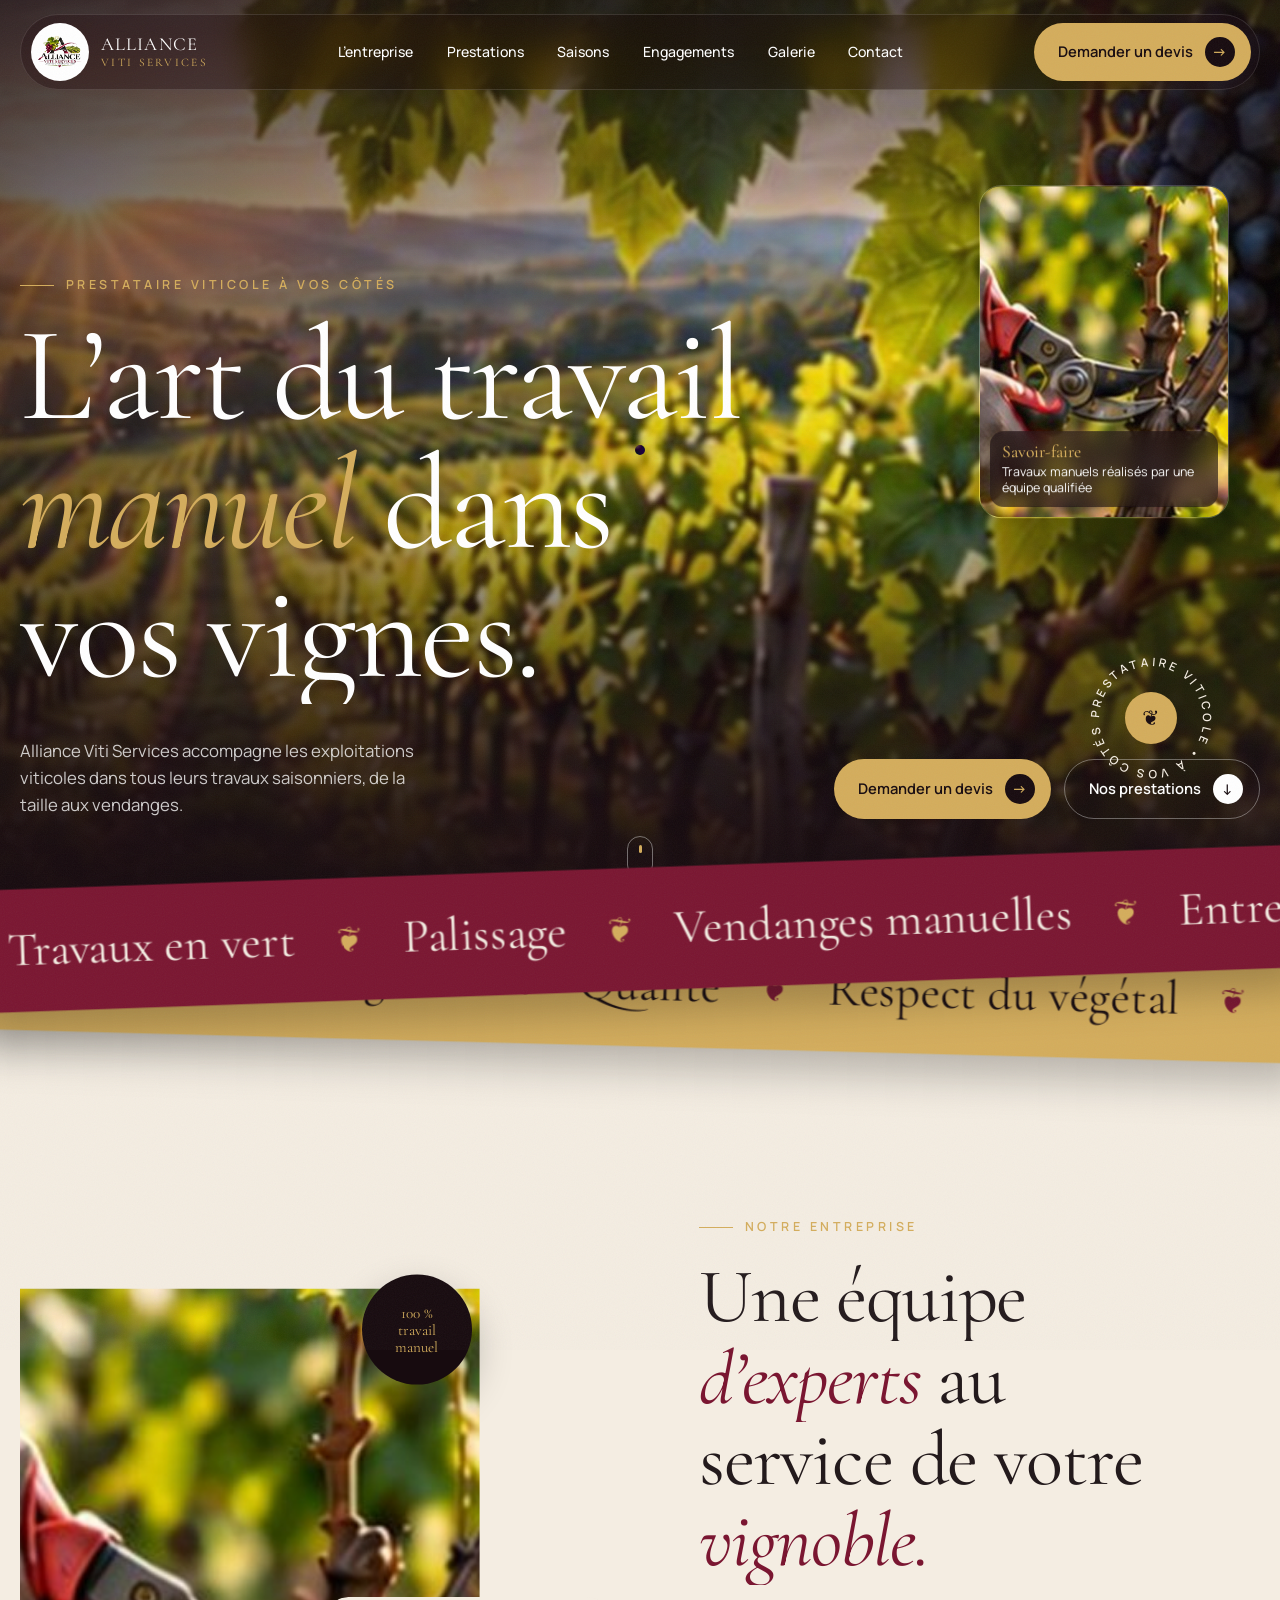
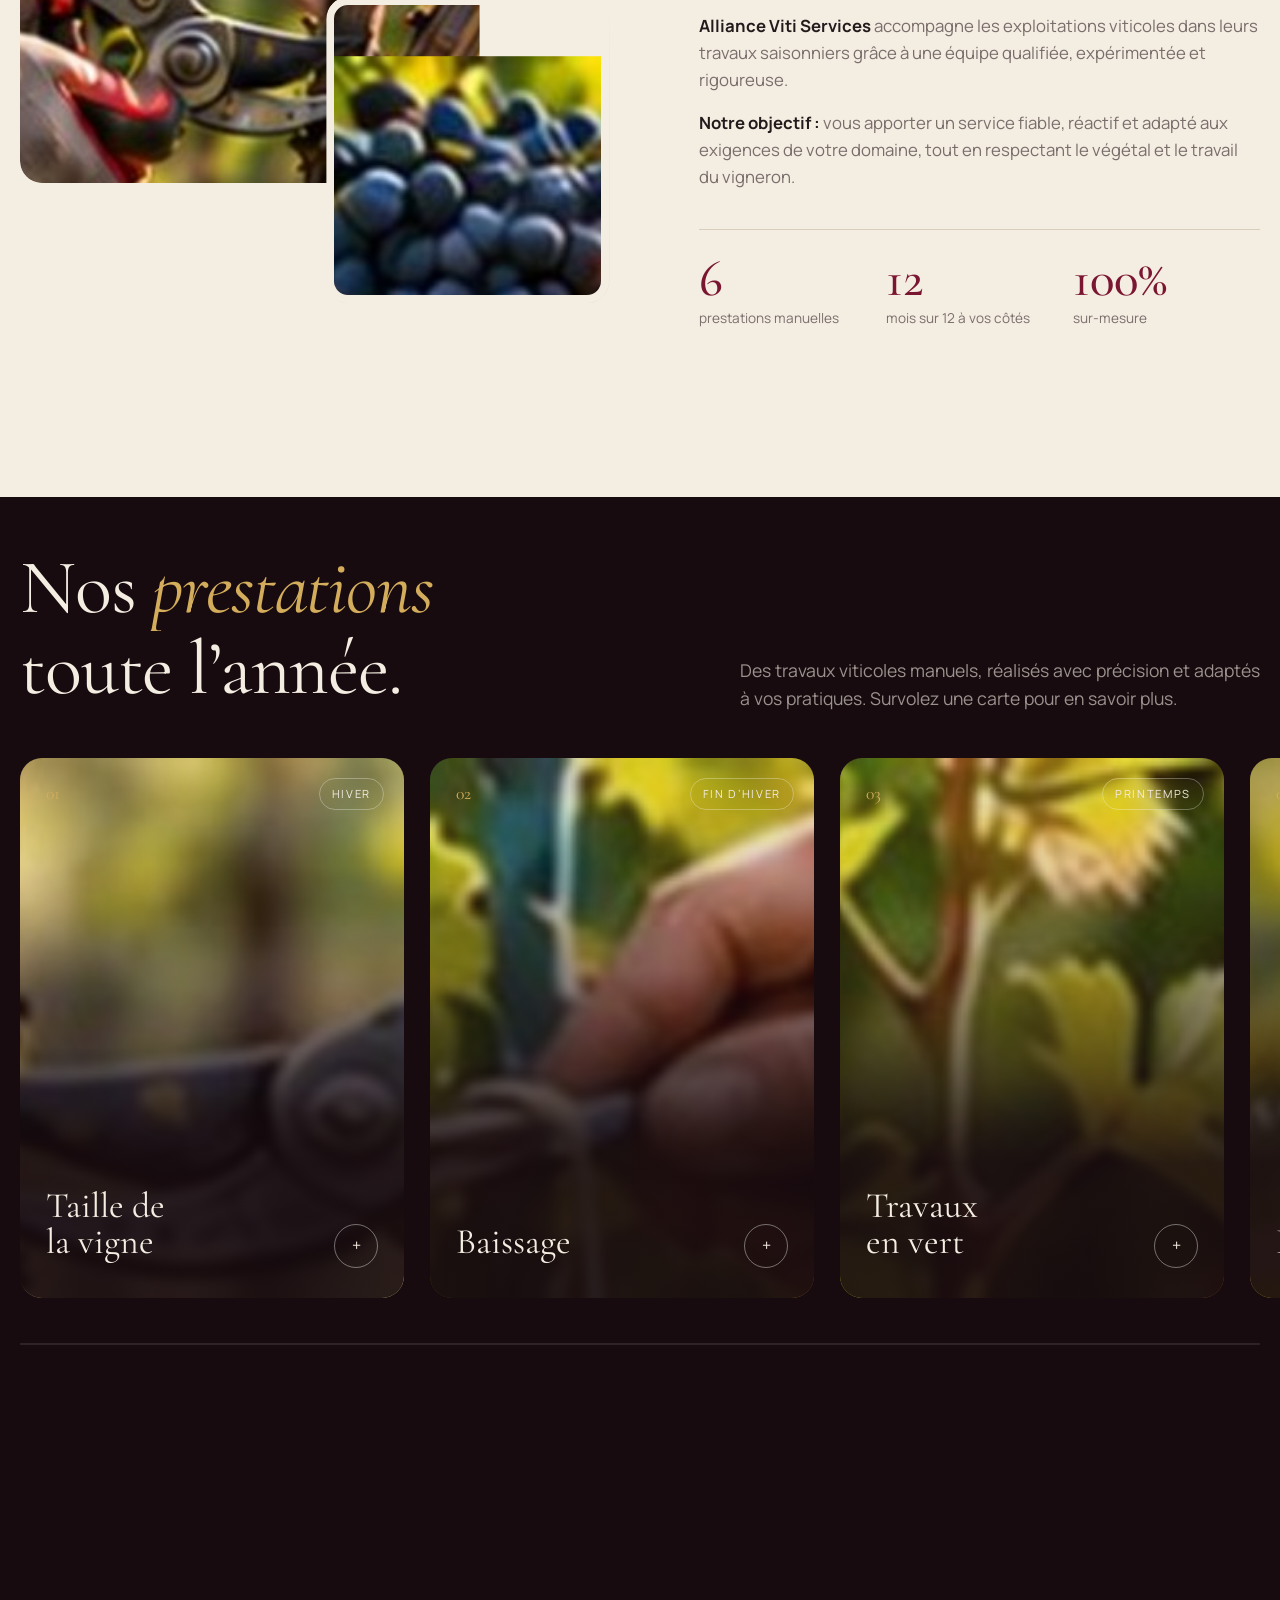
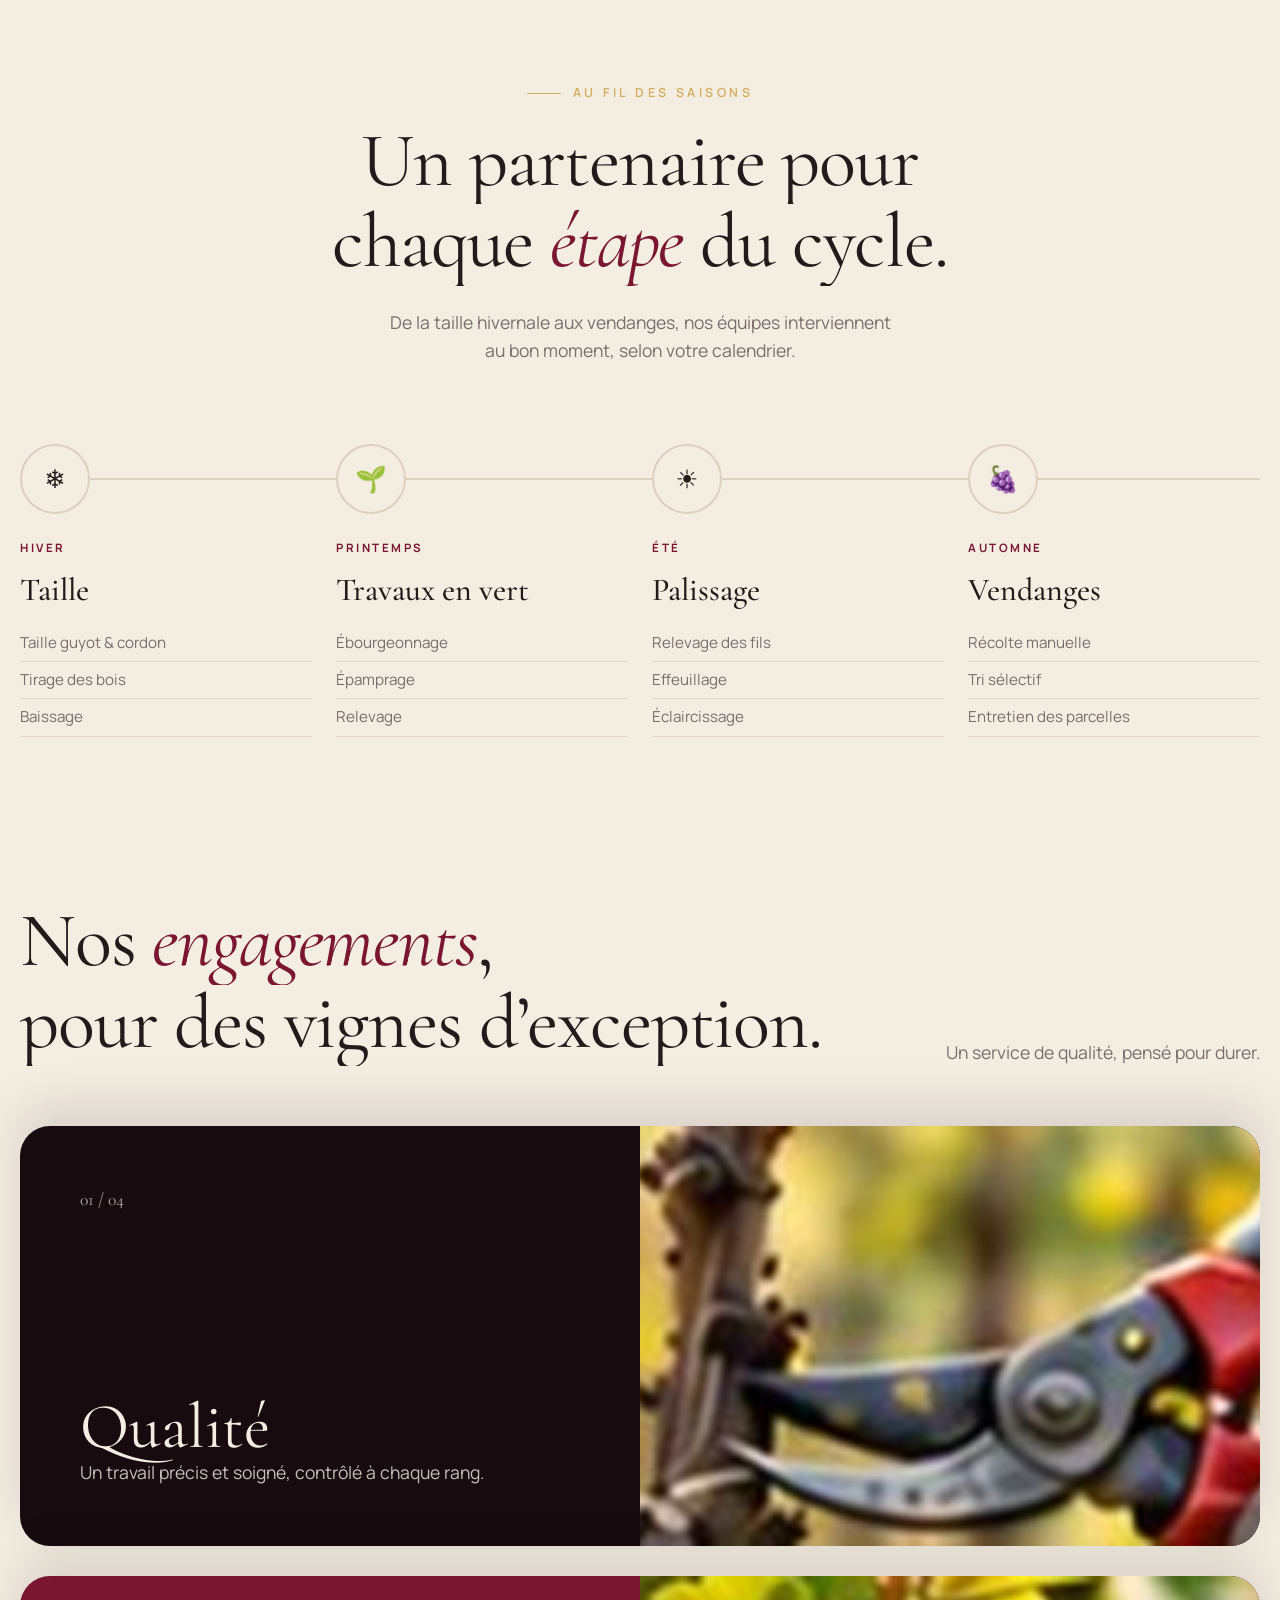
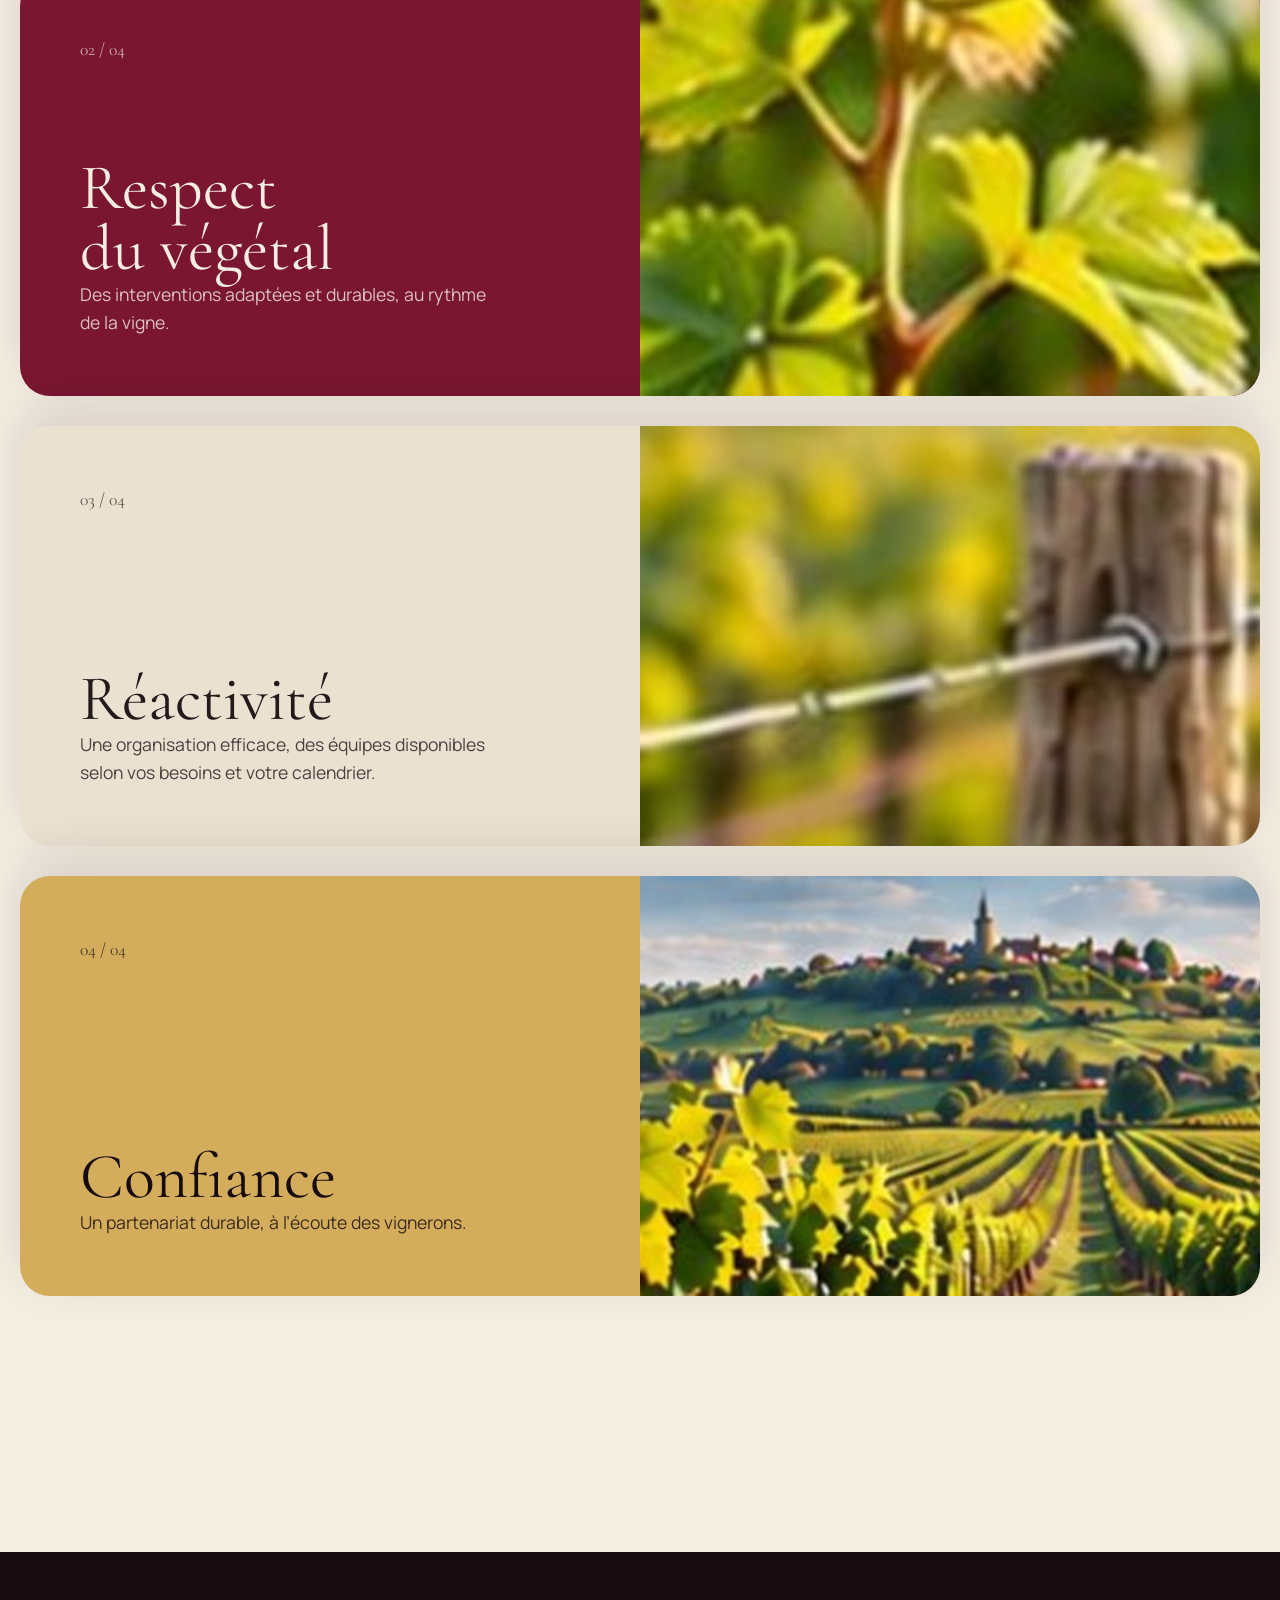
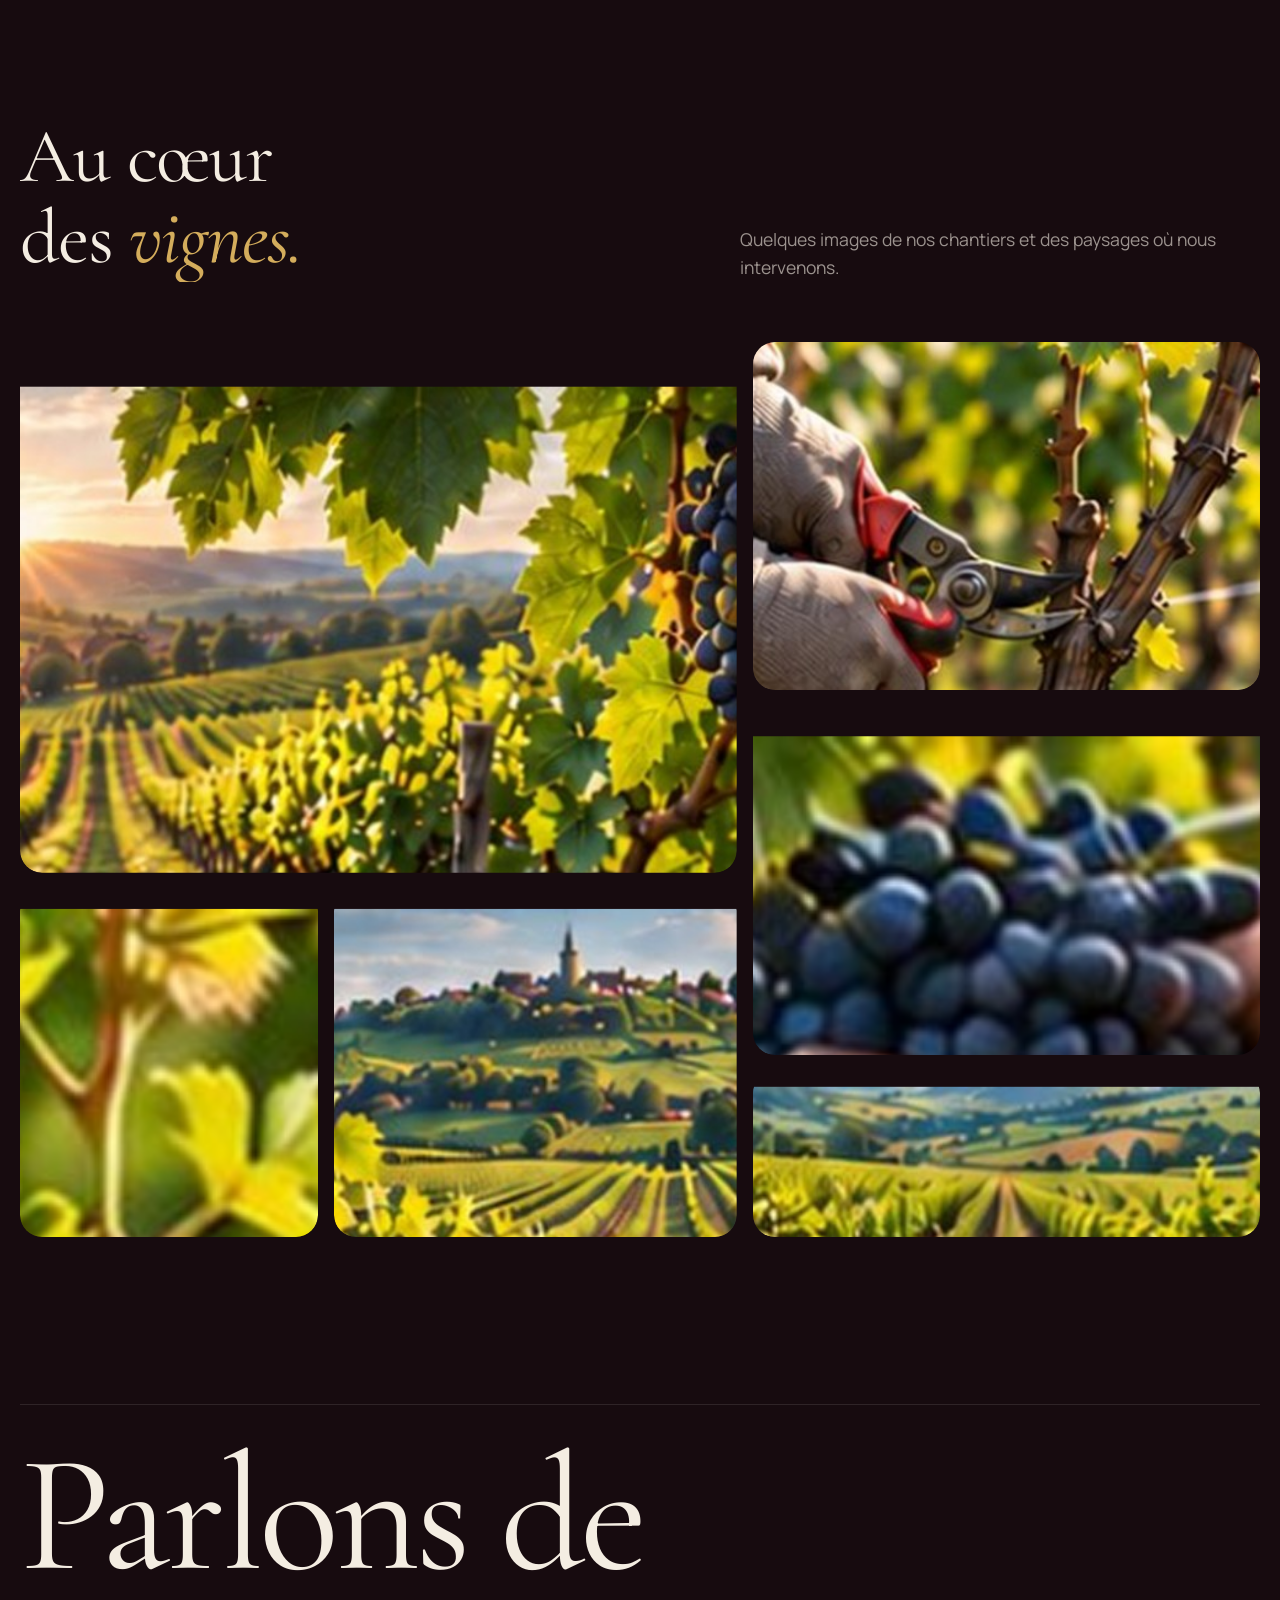
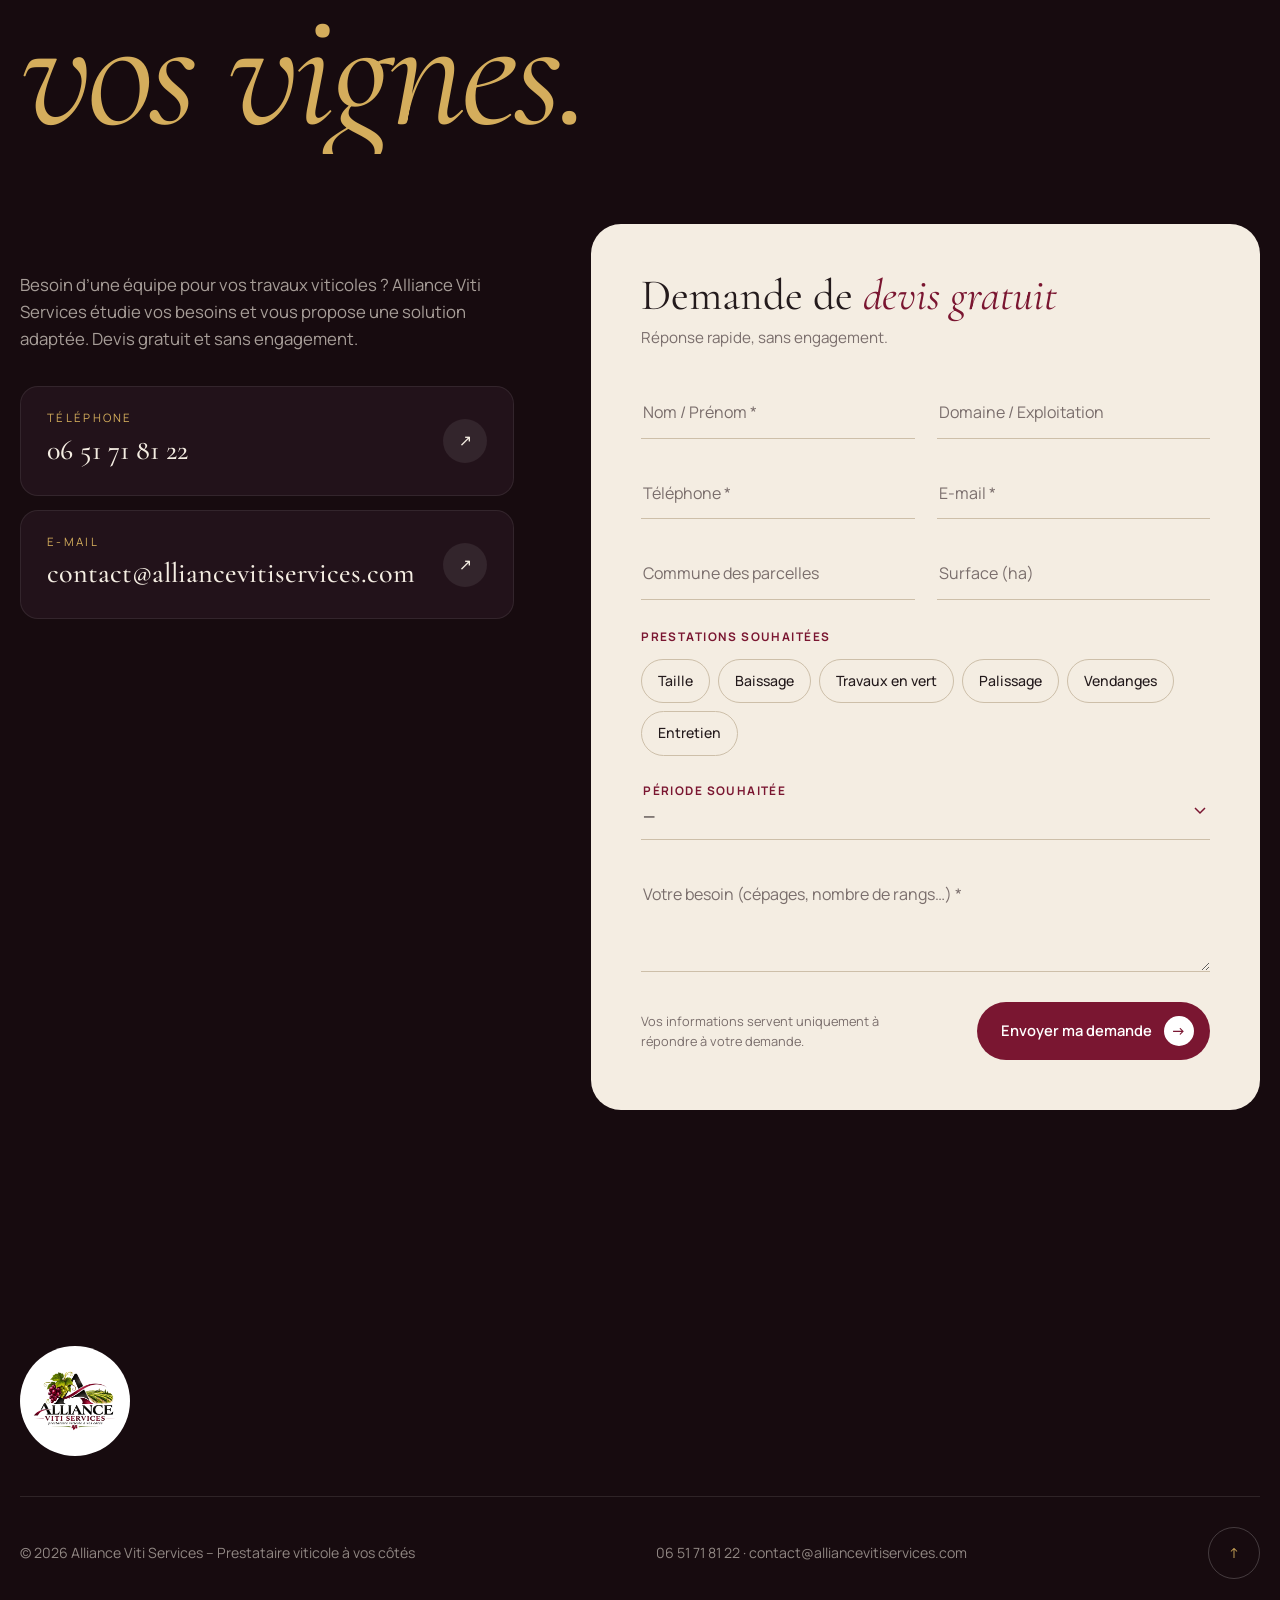
==== commit e7394438: "Remplace « Baissage & liage » par « Baissage » Co-Authored-By: Claude Opus 5.5 <noreply@anthropic.co" ====
--- a/alliance-viti-services/index.html
+++ b/alliance-viti-services/index.html
@@ -4,7 +4,7 @@
 <meta charset="UTF-8">
 <meta name="viewport" content="width=device-width, initial-scale=1">
 <title>Alliance Viti Services – Prestataire viticole à vos côtés</title>
-<meta name="description" content="Alliance Viti Services : prestataire viticole pour tous vos travaux manuels – taille, liage, travaux en vert, palissage, vendanges manuelles et entretien des parcelles. Devis gratuit.">
+<meta name="description" content="Alliance Viti Services : prestataire viticole pour tous vos travaux manuels – taille, baissage, travaux en vert, palissage, vendanges manuelles et entretien des parcelles. Devis gratuit.">
 <meta name="theme-color" content="#1a0d11">
 <link rel="icon" href="images/favicon.png">
 <link rel="preconnect" href="https://fonts.googleapis.com">
@@ -363,7 +363,7 @@
 </section>
 
 <div class="marquee" aria-hidden="true"><div class="marquee-track" data-dir="1">
-  <span>Taille de la vigne</span><span>Baissage &amp; liage</span><span>Travaux en vert</span><span>Palissage</span><span>Vendanges manuelles</span><span>Entretien des parcelles</span>
+  <span>Taille de la vigne</span><span>Baissage</span><span>Travaux en vert</span><span>Palissage</span><span>Vendanges manuelles</span><span>Entretien des parcelles</span>
 </div></div>
 <div class="marquee alt" aria-hidden="true"><div class="marquee-track" data-dir="-1">
   <span>Qualité</span><span>Respect du végétal</span><span>Réactivité</span><span>Confiance</span><span>Flexibilité</span><span>Rigueur</span>
@@ -405,7 +405,7 @@
     </div>
     <div class="hs-track" id="hsTrack">
       <article class="svc" tabindex="0"><img src="images/taille.jpg" alt=""><span class="svc-num">01</span><span class="svc-tag">Hiver</span><div class="svc-body"><h3>Taille de<br>la vigne</h3><p>Taille guyot, taille cordon et autres méthodes adaptées à votre domaine.</p><span class="plus">+</span></div></article>
-      <article class="svc" tabindex="0"><img src="images/baissage.jpg" alt=""><span class="svc-num">02</span><span class="svc-tag">Fin d’hiver</span><div class="svc-body"><h3>Baissage<br>&amp; liage</h3><p>Mise en place et entretien du palissage, liage des bois et bonne conduite de la vigne.</p><span class="plus">+</span></div></article>
+      <article class="svc" tabindex="0"><img src="images/baissage.jpg" alt=""><span class="svc-num">02</span><span class="svc-tag">Fin d’hiver</span><div class="svc-body"><h3>Baissage</h3><p>Mise en place et entretien du palissage, baissage des bois et bonne conduite de la vigne.</p><span class="plus">+</span></div></article>
       <article class="svc" tabindex="0"><img src="images/vert.jpg" alt=""><span class="svc-num">03</span><span class="svc-tag">Printemps</span><div class="svc-body"><h3>Travaux<br>en vert</h3><p>Ébourgeonnage, épamprage, effeuillage et éclaircissage.</p><span class="plus">+</span></div></article>
       <article class="svc" tabindex="0"><img src="images/palissage.jpg" alt=""><span class="svc-num">04</span><span class="svc-tag">Été</span><div class="svc-body"><h3>Palissage</h3><p>Pose, relevage et entretien des fils et des piquets.</p><span class="plus">+</span></div></article>
       <article class="svc" tabindex="0"><img src="images/vendanges.jpg" alt=""><span class="svc-num">05</span><span class="svc-tag">Automne</span><div class="svc-body"><h3>Vendanges<br>manuelles</h3><p>Récolte sélective et soignée, dans le respect de la qualité de la récolte.</p><span class="plus">+</span></div></article>
@@ -426,7 +426,7 @@
     </div>
     <div class="timeline" id="timeline">
       <span class="fill" id="tlFill"></span>
-      <div class="season"><span class="ic">❄️</span><small>Hiver</small><h3>Taille</h3><ul><li>Taille guyot &amp; cordon</li><li>Tirage des bois</li><li>Baissage &amp; liage</li></ul></div>
+      <div class="season"><span class="ic">❄️</span><small>Hiver</small><h3>Taille</h3><ul><li>Taille guyot &amp; cordon</li><li>Tirage des bois</li><li>Baissage</li></ul></div>
       <div class="season"><span class="ic">🌱</span><small>Printemps</small><h3>Travaux en vert</h3><ul><li>Ébourgeonnage</li><li>Épamprage</li><li>Relevage</li></ul></div>
       <div class="season"><span class="ic">☀️</span><small>Été</small><h3>Palissage</h3><ul><li>Relevage des fils</li><li>Effeuillage</li><li>Éclaircissage</li></ul></div>
       <div class="season"><span class="ic">🍇</span><small>Automne</small><h3>Vendanges</h3><ul><li>Récolte manuelle</li><li>Tri sélectif</li><li>Entretien des parcelles</li></ul></div>
@@ -512,7 +512,7 @@
         <div class="chips-label">Prestations souhaitées</div>
         <div class="chips">
           <input type="checkbox" id="p1" name="Prestations[]" value="Taille de la vigne"><label for="p1">Taille</label>
-          <input type="checkbox" id="p2" name="Prestations[]" value="Baissage / Liage"><label for="p2">Baissage / Liage</label>
+          <input type="checkbox" id="p2" name="Prestations[]" value="Baissage"><label for="p2">Baissage</label>
           <input type="checkbox" id="p3" name="Prestations[]" value="Travaux en vert"><label for="p3">Travaux en vert</label>
           <input type="checkbox" id="p4" name="Prestations[]" value="Palissage"><label for="p4">Palissage</label>
           <input type="checkbox" id="p5" name="Prestations[]" value="Vendanges manuelles"><label for="p5">Vendanges</label>
